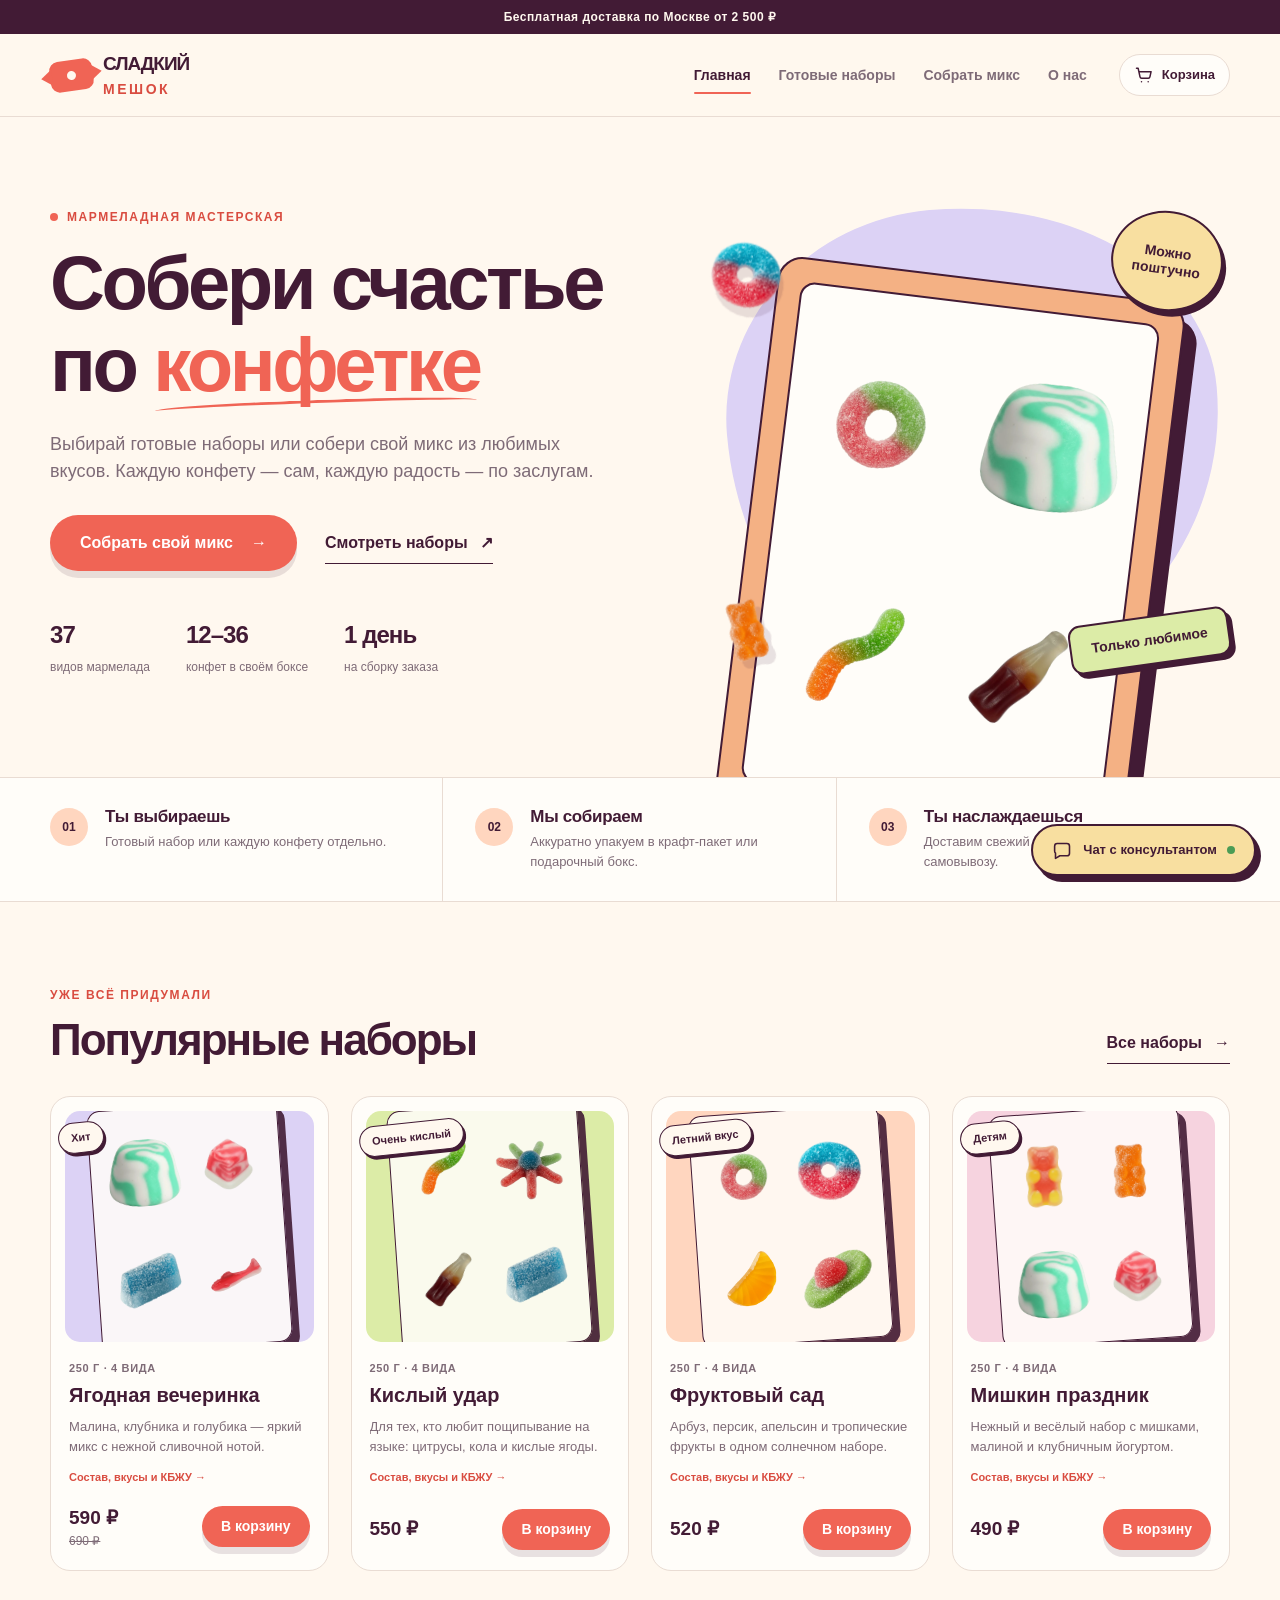
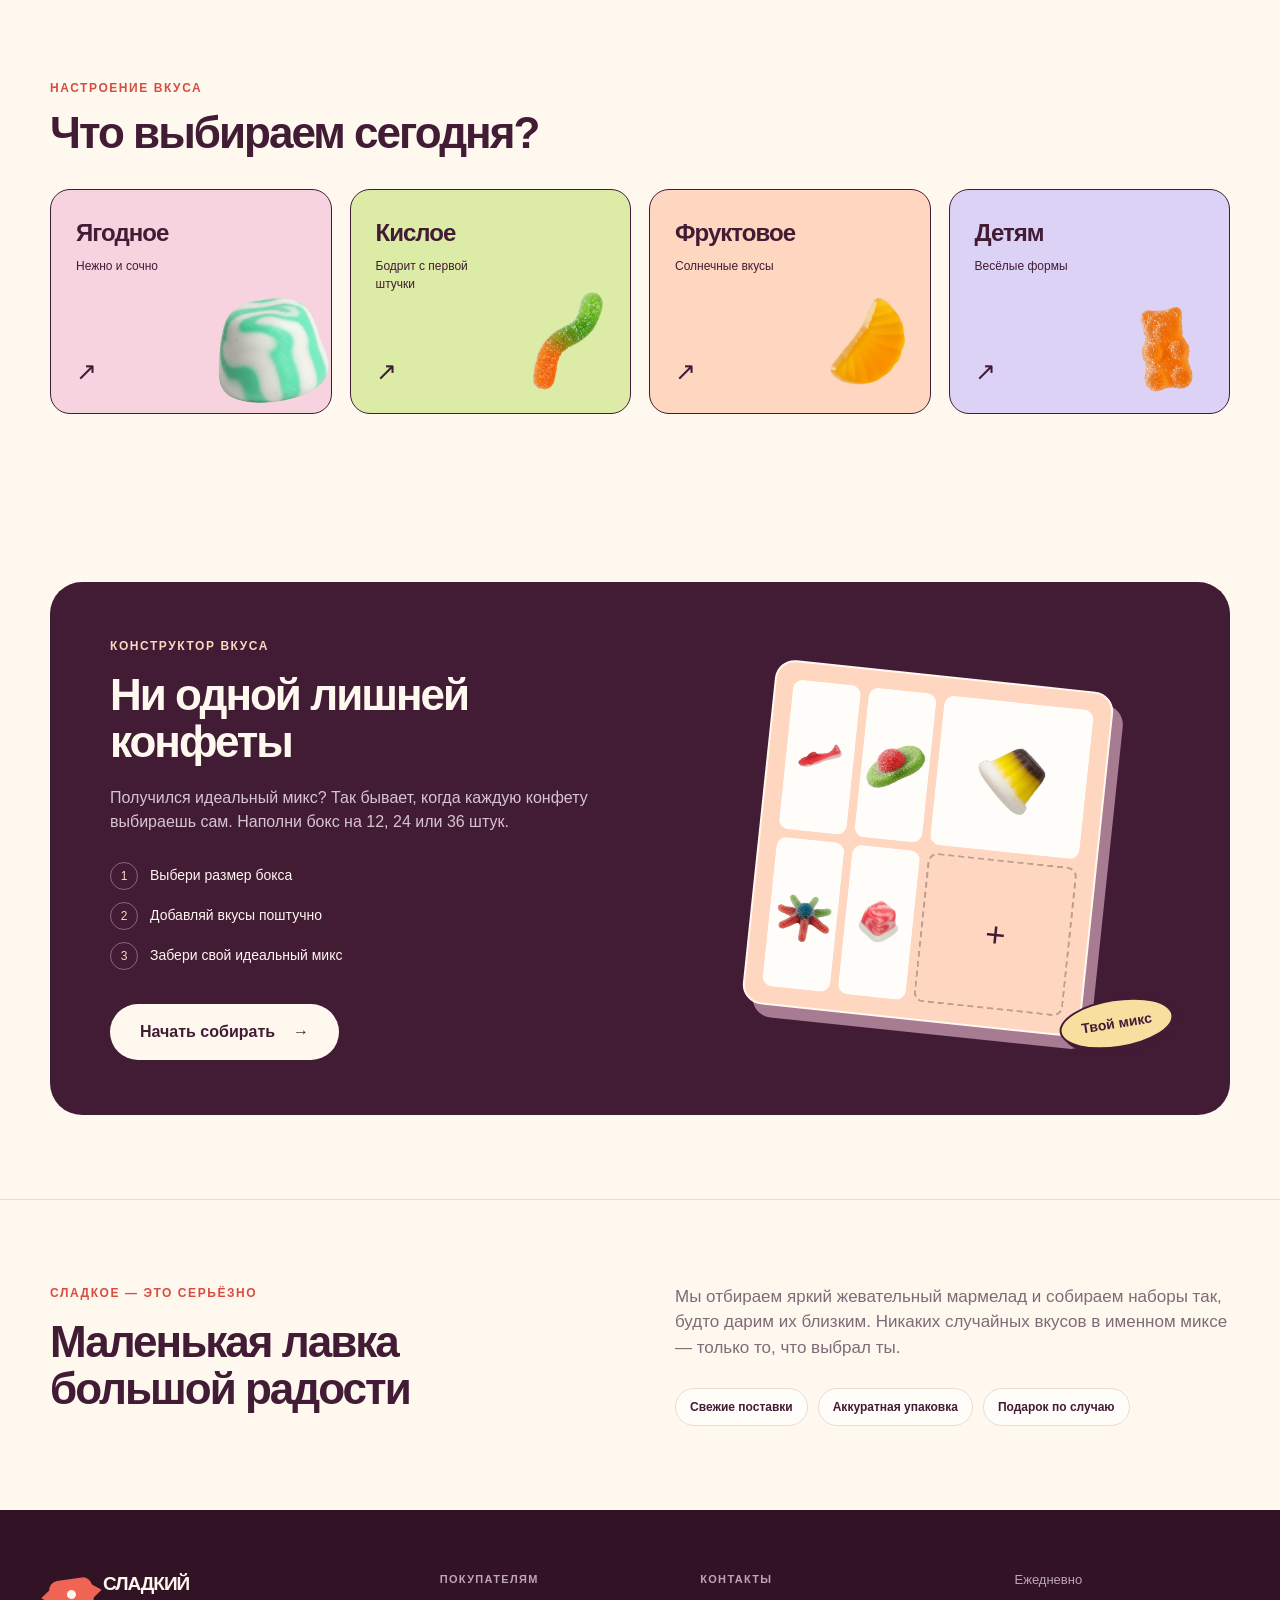
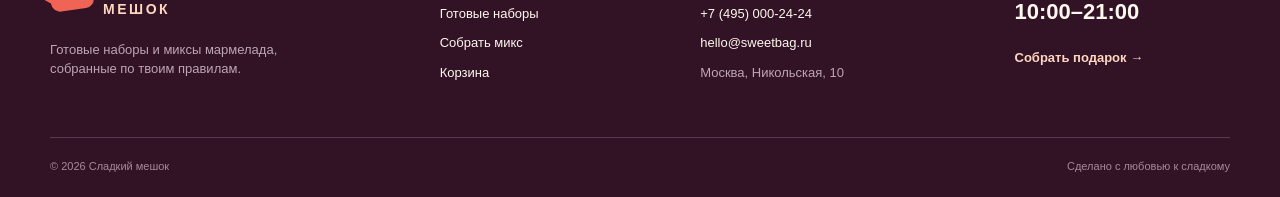
==== index.html @ e66ad526 "промежуточный результат" ====
<!DOCTYPE html>
<html lang="ru">
<head>
  <meta charset="UTF-8">
  <meta name="viewport" content="width=device-width, initial-scale=1.0">
  <meta name="description" content="Сладкий мешок — готовые наборы мармелада и конструктор собственного микса поштучно.">
  <meta name="theme-color" content="#fff8ef">
  <title>Сладкий мешок — мармелад и конфеты на любой вкус</title>
  <link rel="icon" href="assets/images/favicon.svg" type="image/svg+xml">
  <style>
:root {
  --cream: #fff8ef;
  --paper: #fffdf9;
  --ink: #421b35;
  --muted: #7e6b77;
  --accent: #f06455;
  --accent-dark: #d94c40;
  --peach: #ffd6bf;
  --pink: #f6d3df;
  --lilac: #dcd2f5;
  --lime: #dceca7;
  --yellow: #f8dfa0;
  --blue: #cfe5ec;
  --orange: #ffc995;
  --line: #e9dcd3;
  --white: #ffffff;
  --radius-s: 12px;
  --radius-m: 20px;
  --radius-l: 32px;
  --shadow: 0 18px 45px rgba(66, 27, 53, 0.09);
}

* {
  box-sizing: border-box;
}

html {
  scroll-behavior: smooth;
}

body {
  margin: 0;
  background: var(--cream);
  color: var(--ink);
  font-family: "Trebuchet MS", Arial, sans-serif;
  font-size: 16px;
  line-height: 1.5;
}

body.menu-open {
  overflow: hidden;
}

button,
input,
select,
textarea {
  font: inherit;
}

button,
a {
  -webkit-tap-highlight-color: transparent;
}

button {
  color: inherit;
}

a {
  color: inherit;
}

img {
  display: block;
  max-width: 100%;
}

[hidden] {
  display: none !important;
}

h1,
h2,
h3,
p {
  margin-top: 0;
}

h1,
h2,
h3 {
  line-height: 1.08;
}

h1,
h2 {
  letter-spacing: -0.045em;
}

h2 {
  margin-bottom: 0;
  font-size: clamp(30px, 4vw, 44px);
}

a:focus-visible,
button:focus-visible,
input:focus-visible,
select:focus-visible,
textarea:focus-visible {
  outline: 3px solid var(--ink);
  outline-offset: 3px;
}

.sr-only {
  position: absolute;
  width: 1px;
  height: 1px;
  padding: 0;
  margin: -1px;
  overflow: hidden;
  clip: rect(0, 0, 0, 0);
  white-space: nowrap;
  border: 0;
}

.container {
  width: min(1180px, calc(100% - 48px));
  margin: 0 auto;
}

.section {
  padding: 84px 0;
}

.section--compact {
  padding-top: 24px;
}

.eyebrow {
  display: flex;
  align-items: center;
  gap: 9px;
  margin-bottom: 16px;
  color: var(--accent-dark);
  font-size: 12px;
  font-weight: 800;
  letter-spacing: 0.13em;
  text-transform: uppercase;
}

.eyebrow > span:empty {
  width: 8px;
  height: 8px;
  border-radius: 50%;
  background: var(--accent);
}

.eyebrow--light {
  color: var(--peach);
}

.button {
  display: inline-flex;
  min-height: 46px;
  align-items: center;
  justify-content: center;
  gap: 18px;
  padding: 12px 22px;
  border: 2px solid transparent;
  border-radius: 999px;
  text-decoration: none;
  font-weight: 800;
  line-height: 1.2;
  cursor: pointer;
  transition: transform 0.18s, background-color 0.18s, box-shadow 0.18s;
}

.button:hover {
  transform: translateY(-2px);
}

.button--primary {
  background: var(--accent);
  color: var(--white);
  box-shadow: 0 7px 0 rgba(66, 27, 53, 0.12);
}

.button--primary:hover {
  background: var(--accent-dark);
  box-shadow: 0 9px 0 rgba(66, 27, 53, 0.12);
}

.button--large {
  min-height: 56px;
  padding: 16px 28px;
}

.button--small {
  min-height: 40px;
  padding: 10px 17px;
  font-size: 14px;
}

.button--outline {
  border-color: var(--ink);
  background: transparent;
  color: var(--ink);
}

.button--outline:hover {
  background: var(--ink);
  color: var(--white);
}

.button--cream {
  background: var(--cream);
  color: var(--ink);
}

.button--dark {
  background: var(--ink);
  color: var(--white);
}

.button:disabled {
  background: #d9cec8;
  box-shadow: none;
  color: #8d7d84;
  cursor: not-allowed;
  transform: none;
}

.text-link {
  display: inline-flex;
  align-items: center;
  gap: 12px;
  padding: 8px 0;
  border-bottom: 1px solid currentColor;
  text-decoration: none;
  font-weight: 800;
}

.text-link:hover {
  color: var(--accent-dark);
}

.plain-button {
  padding: 4px 0;
  border: 0;
  border-bottom: 1px dashed currentColor;
  background: transparent;
  color: var(--muted);
  font-size: 13px;
  cursor: pointer;
}

.plain-button:hover {
  color: var(--accent-dark);
}

.announcement {
  padding: 8px 20px;
  background: var(--ink);
  color: var(--cream);
  font-size: 12px;
  font-weight: 700;
  letter-spacing: 0.04em;
  text-align: center;
}

.site-header {
  position: relative;
  z-index: 20;
  border-bottom: 1px solid var(--line);
  background: rgba(255, 248, 239, 0.95);
}

.site-header__row {
  display: flex;
  min-height: 82px;
  align-items: center;
  gap: 32px;
}

.logo {
  display: inline-flex;
  flex-shrink: 0;
  align-items: center;
  gap: 10px;
  text-decoration: none;
}

.logo__mark {
  position: relative;
  display: inline-flex;
  width: 43px;
  height: 31px;
  align-items: center;
  justify-content: center;
  border-radius: 9px;
  background: var(--accent);
  transform: rotate(-8deg);
}

.logo__mark::before,
.logo__mark::after {
  content: "";
  position: absolute;
  top: 7px;
  width: 0;
  height: 0;
  border-top: 8px solid transparent;
  border-bottom: 8px solid transparent;
}

.logo__mark::before {
  left: -9px;
  border-right: 11px solid var(--accent);
}

.logo__mark::after {
  right: -9px;
  border-left: 11px solid var(--accent);
}

.logo__mark i {
  width: 9px;
  height: 9px;
  border-radius: 50%;
  background: var(--cream);
}

.logo__text {
  font-size: 19px;
  font-weight: 900;
  letter-spacing: -0.055em;
  text-transform: uppercase;
}

.logo__text > span {
  display: block;
  color: var(--accent-dark);
  font-size: 14px;
  letter-spacing: 0.18em;
}

.site-nav {
  display: flex;
  align-items: center;
  gap: 28px;
  margin-left: auto;
}

.site-nav__link {
  position: relative;
  padding: 28px 0;
  color: var(--muted);
  text-decoration: none;
  font-size: 14px;
  font-weight: 700;
}

.site-nav__link::after {
  content: "";
  position: absolute;
  right: 0;
  bottom: 20px;
  left: 0;
  height: 2px;
  border-radius: 2px;
  background: transparent;
}

.site-nav__link:hover,
.site-nav__link--active {
  color: var(--ink);
}

.site-nav__link--active::after {
  background: var(--accent);
}

.cart-link {
  position: relative;
  display: inline-flex;
  align-items: center;
  gap: 8px;
  padding: 10px 14px;
  border: 1px solid var(--line);
  border-radius: 999px;
  background: var(--paper);
  text-decoration: none;
  font-size: 13px;
  font-weight: 800;
}

.cart-link:hover,
.cart-link--active {
  border-color: var(--accent);
}

.cart-link svg {
  width: 20px;
  height: 20px;
  fill: none;
  stroke: currentColor;
  stroke-linecap: round;
  stroke-linejoin: round;
  stroke-width: 1.8;
}

.cart-count {
  display: inline-flex;
  min-width: 21px;
  height: 21px;
  align-items: center;
  justify-content: center;
  padding: 0 5px;
  border-radius: 999px;
  background: var(--accent);
  color: var(--white);
  font-size: 11px;
}

.menu-toggle {
  display: none;
  width: 42px;
  height: 42px;
  flex-direction: column;
  align-items: center;
  justify-content: center;
  gap: 5px;
  margin-left: auto;
  padding: 0;
  border: 1px solid var(--line);
  border-radius: 50%;
  background: var(--paper);
  cursor: pointer;
}

.menu-toggle > span:not(.sr-only) {
  width: 17px;
  height: 2px;
  border-radius: 2px;
  background: var(--ink);
}

.hero {
  overflow: hidden;
  padding: 70px 0 80px;
}

.hero__grid {
  display: grid;
  grid-template-columns: 1.05fr 0.95fr;
  align-items: center;
  gap: 40px;
}

.hero h1 {
  max-width: 690px;
  margin-bottom: 25px;
  font-size: clamp(48px, 6vw, 76px);
}

.hero h1 em {
  position: relative;
  color: var(--accent);
  font-style: normal;
}

.hero h1 em::after {
  content: "";
  position: absolute;
  right: 2px;
  bottom: -4px;
  left: 2px;
  height: 8px;
  border: solid var(--accent);
  border-width: 3px 0 0;
  border-radius: 50%;
  transform: rotate(-2deg);
}

.hero__text {
  max-width: 560px;
  margin-bottom: 30px;
  color: var(--muted);
  font-size: 18px;
}

.hero__actions {
  display: flex;
  align-items: center;
  gap: 28px;
}

.hero__facts {
  display: flex;
  gap: 36px;
  margin: 46px 0 0;
  padding: 0;
  list-style: none;
}

.hero__facts li {
  max-width: 125px;
}

.hero__facts strong,
.hero__facts span {
  display: block;
}

.hero__facts strong {
  margin-bottom: 5px;
  font-size: 24px;
  letter-spacing: -0.04em;
}

.hero__facts span {
  color: var(--muted);
  font-size: 12px;
}

.hero-visual {
  position: relative;
  min-height: 510px;
}

.hero-visual__shape {
  position: absolute;
  inset: 20px 10px 10px 40px;
  border-radius: 45% 55% 58% 42% / 43% 42% 58% 57%;
  background: var(--lilac);
  transform: rotate(-5deg);
}

.hero-box {
  position: absolute;
  top: 90px;
  left: 55px;
  width: min(410px, 80%);
  padding: 22px 22px 45px;
  border: 2px solid var(--ink);
  border-radius: 25px;
  background: #f4b184;
  box-shadow: 14px 16px 0 var(--ink);
  transform: rotate(7deg);
}

.hero-box__grid {
  display: grid;
  grid-template-columns: repeat(2, 1fr);
  gap: 10px;
  padding: 15px;
  border: 2px solid var(--ink);
  border-radius: 15px;
  background: var(--paper);
}

.hero-box__grid img {
  width: 100%;
  aspect-ratio: 1;
  object-fit: contain;
}

.hero-box__label {
  position: absolute;
  right: 0;
  bottom: 13px;
  left: 0;
  font-size: 12px;
  font-weight: 900;
  letter-spacing: 0.12em;
  text-align: center;
  text-transform: uppercase;
}

.sticker {
  display: inline-flex;
  align-items: center;
  justify-content: center;
  padding: 14px 20px;
  border: 2px solid var(--ink);
  border-radius: 50%;
  background: var(--yellow);
  box-shadow: 4px 5px 0 var(--ink);
  font-size: 14px;
  font-weight: 900;
  line-height: 1.2;
  text-align: center;
  transform: rotate(8deg);
}

.sticker--top {
  position: absolute;
  top: 24px;
  right: 7px;
  z-index: 3;
  width: 112px;
  height: 100px;
}

.sticker--bottom {
  position: absolute;
  right: 0;
  bottom: 32px;
  z-index: 3;
  border-radius: 12px;
  background: var(--lime);
  transform: rotate(-8deg);
}

.hero-visual__floating {
  position: absolute;
  z-index: 2;
  width: 115px;
  height: 115px;
  object-fit: contain;
  filter: drop-shadow(5px 9px 0 rgba(66, 27, 53, 0.12));
}

.hero-visual__floating--one {
  bottom: 10px;
  left: 0;
  transform: rotate(-16deg);
}

.hero-visual__floating--two {
  top: 30px;
  left: 0;
  transform: rotate(12deg);
}

.benefits {
  border-top: 1px solid var(--line);
  border-bottom: 1px solid var(--line);
  background: var(--paper);
}

.benefits__grid {
  display: grid;
  grid-template-columns: repeat(3, 1fr);
}

.benefit {
  display: flex;
  gap: 17px;
  padding: 30px 32px;
  border-right: 1px solid var(--line);
}

.benefit:first-child {
  padding-left: 0;
}

.benefit:last-child {
  padding-right: 0;
  border-right: 0;
}

.benefit__number {
  display: inline-flex;
  flex: 0 0 38px;
  height: 38px;
  align-items: center;
  justify-content: center;
  border-radius: 50%;
  background: var(--peach);
  font-size: 12px;
  font-weight: 900;
}

.benefit h2 {
  margin-bottom: 6px;
  font-size: 17px;
  letter-spacing: -0.02em;
}

.benefit p {
  margin: 0;
  color: var(--muted);
  font-size: 13px;
}

.section-heading {
  display: flex;
  align-items: end;
  justify-content: space-between;
  gap: 24px;
  margin-bottom: 32px;
}

.section-heading .eyebrow {
  margin-bottom: 12px;
}

.product-grid {
  display: grid;
  grid-template-columns: repeat(4, minmax(0, 1fr));
  gap: 22px;
}

.product-card {
  position: relative;
  display: flex;
  min-width: 0;
  flex-direction: column;
  overflow: hidden;
  border: 1px solid var(--line);
  border-radius: var(--radius-m);
  background: var(--paper);
  transition: transform 0.2s, box-shadow 0.2s;
}

.product-card:hover {
  box-shadow: var(--shadow);
  transform: translateY(-5px);
}

.product-card__media {
  position: relative;
  display: block;
  padding: 14px;
}

.set-art {
  position: relative;
  display: flex;
  aspect-ratio: 1 / 0.93;
  align-items: center;
  justify-content: center;
  overflow: hidden;
  border-radius: 15px;
}

.set-art--lilac { background: var(--lilac); }
.set-art--lime { background: var(--lime); }
.set-art--peach { background: var(--peach); }
.set-art--pink { background: var(--pink); }
.set-art--yellow { background: var(--yellow); }
.set-art--blue { background: var(--blue); }
.set-art--cream { background: #f3e6ce; }
.set-art--orange { background: var(--orange); }

.set-art__tray {
  position: relative;
  display: grid;
  width: 77%;
  aspect-ratio: 1;
  grid-template-columns: repeat(2, 1fr);
  gap: 3px;
  padding: 10px;
  border: 1.5px solid var(--ink);
  border-radius: 13px;
  background: rgba(255, 253, 249, 0.85);
  box-shadow: 7px 8px 0 rgba(66, 27, 53, 0.9);
  transform: rotate(-4deg);
  transition: transform 0.25s;
}

.product-card:hover .set-art__tray {
  transform: rotate(0) scale(1.03);
}

.set-art__candy {
  width: 100%;
  height: 100%;
  object-fit: contain;
}

.product-card__badge {
  position: absolute;
  top: 25px;
  left: 7px;
  z-index: 2;
  padding: 6px 12px;
  border: 1px solid var(--ink);
  border-radius: 999px;
  background: var(--cream);
  box-shadow: 2px 3px 0 var(--ink);
  font-size: 11px;
  font-weight: 900;
  transform: rotate(-6deg);
}

.product-card__body {
  display: flex;
  flex: 1;
  flex-direction: column;
  padding: 4px 18px 20px;
}

.product-card__meta {
  margin-bottom: 9px;
  color: var(--muted);
  font-size: 11px;
  font-weight: 700;
  letter-spacing: 0.06em;
  text-transform: uppercase;
}

.product-card__title {
  margin-bottom: 10px;
  font-size: 20px;
}

.product-card__title a {
  text-decoration: none;
}

.product-card__title a:hover {
  color: var(--accent-dark);
}

.product-card__description {
  display: -webkit-box;
  overflow: hidden;
  margin-bottom: 18px;
  color: var(--muted);
  font-size: 13px;
  -webkit-box-orient: vertical;
  -webkit-line-clamp: 3;
}

.product-card__bottom {
  display: flex;
  align-items: center;
  justify-content: space-between;
  gap: 10px;
  margin-top: auto;
}

.product-card__price-wrap {
  display: flex;
  flex-direction: column;
}

.product-card__price {
  font-size: 19px;
  white-space: nowrap;
}

.product-card__old-price {
  color: var(--muted);
  font-size: 12px;
}

.taste-grid {
  display: grid;
  grid-template-columns: repeat(4, 1fr);
  gap: 18px;
}

.taste-card {
  position: relative;
  min-height: 225px;
  overflow: hidden;
  padding: 25px;
  border: 1px solid var(--ink);
  border-radius: var(--radius-m);
  text-decoration: none;
  transition: transform 0.2s, box-shadow 0.2s;
}

.taste-card:hover {
  box-shadow: 6px 7px 0 var(--ink);
  transform: translate(-3px, -3px);
}

.taste-card--pink { background: var(--pink); }
.taste-card--lime { background: var(--lime); }
.taste-card--peach { background: var(--peach); }
.taste-card--lilac { background: var(--lilac); }

.taste-card__name,
.taste-card__note {
  position: relative;
  z-index: 2;
  display: block;
}

.taste-card__name {
  margin-bottom: 6px;
  font-size: 24px;
  font-weight: 900;
  letter-spacing: -0.04em;
}

.taste-card__note {
  max-width: 120px;
  font-size: 12px;
}

.taste-card img {
  position: absolute;
  right: -9px;
  bottom: -15px;
  width: 145px;
  height: 160px;
  object-fit: contain;
  transform: rotate(-8deg);
  transition: transform 0.2s;
}

.taste-card:hover img {
  transform: rotate(2deg) scale(1.08);
}

.taste-card__arrow {
  position: absolute;
  bottom: 22px;
  left: 25px;
  font-size: 25px;
}

.mix-promo {
  display: grid;
  grid-template-columns: 1.05fr 0.95fr;
  gap: 40px;
  overflow: hidden;
  padding: 55px 60px;
  border-radius: var(--radius-l);
  background: var(--ink);
  color: var(--cream);
}

.mix-promo h2 {
  max-width: 470px;
  margin-bottom: 20px;
}

.mix-promo__content > p:not(.eyebrow) {
  max-width: 520px;
  color: #d6c5d0;
}

.mix-promo__steps {
  display: grid;
  gap: 12px;
  margin: 28px 0 34px;
  padding: 0;
  list-style: none;
}

.mix-promo__steps li {
  display: flex;
  align-items: center;
  gap: 12px;
  font-size: 14px;
}

.mix-promo__steps span {
  display: inline-flex;
  width: 28px;
  height: 28px;
  align-items: center;
  justify-content: center;
  border: 1px solid #87677c;
  border-radius: 50%;
  color: var(--peach);
  font-size: 12px;
}

.mix-promo__visual {
  position: relative;
  display: flex;
  align-items: center;
  justify-content: center;
}

.mini-box {
  display: grid;
  width: 340px;
  max-width: 100%;
  grid-template-columns: repeat(3, 1fr);
  gap: 8px;
  padding: 17px;
  border: 2px solid var(--cream);
  border-radius: 20px;
  background: var(--peach);
  box-shadow: 11px 12px 0 #a77b91;
  transform: rotate(6deg);
}

.mini-box img,
.mini-box__empty {
  width: 100%;
  aspect-ratio: 1;
  border-radius: 10px;
  background: var(--paper);
  object-fit: contain;
}

.mini-box__empty {
  display: flex;
  align-items: center;
  justify-content: center;
  border: 2px dashed #bc9f90;
  background: transparent;
  color: var(--ink);
  font-size: 35px;
}

.sticker--mix {
  position: absolute;
  right: -4px;
  bottom: 12px;
  color: var(--ink);
  transform: rotate(-9deg);
}

.about {
  border-top: 1px solid var(--line);
}

.about__grid {
  display: grid;
  grid-template-columns: 1fr 1fr;
  gap: 70px;
}

.about__content > p {
  color: var(--muted);
  font-size: 17px;
}

.about__tags {
  display: flex;
  flex-wrap: wrap;
  gap: 10px;
  margin-top: 28px;
}

.about__tags span {
  padding: 9px 14px;
  border: 1px solid var(--line);
  border-radius: 999px;
  background: var(--paper);
  font-size: 12px;
  font-weight: 700;
}

.site-footer {
  padding: 60px 0 22px;
  background: #321225;
  color: var(--cream);
}

.site-footer__grid {
  display: grid;
  grid-template-columns: 1.6fr 1fr 1.25fr 1fr;
  gap: 45px;
}

.logo--footer {
  margin-bottom: 20px;
}

.logo--footer .logo__text > span {
  color: var(--peach);
}

.site-footer__text {
  max-width: 290px;
  color: #bca6b5;
  font-size: 13px;
}

.site-footer__grid h2 {
  margin: 4px 0 18px;
  color: #bca6b5;
  font-size: 11px;
  letter-spacing: 0.12em;
  text-transform: uppercase;
}

.site-footer__grid > div > a:not(.logo) {
  display: block;
  margin-bottom: 10px;
  text-decoration: none;
  font-size: 13px;
}

.site-footer__grid > div > a:hover {
  color: var(--peach);
}

.site-footer__grid > div > span {
  display: block;
  color: #bca6b5;
  font-size: 13px;
}

.site-footer__note strong {
  display: block;
  margin: 5px 0 20px;
  font-size: 22px;
}

.site-footer__note a {
  color: var(--peach) !important;
  font-weight: 800;
}

.site-footer__bottom {
  display: flex;
  justify-content: space-between;
  gap: 20px;
  margin-top: 45px;
  padding-top: 20px;
  border-top: 1px solid #5c3b50;
  color: #a58b9a;
  font-size: 11px;
}

.toast {
  position: fixed;
  bottom: 24px;
  left: 50%;
  z-index: 100;
  width: max-content;
  max-width: calc(100% - 32px);
  padding: 14px 22px;
  border: 1px solid var(--cream);
  border-radius: 999px;
  background: var(--ink);
  box-shadow: var(--shadow);
  color: var(--cream);
  font-size: 14px;
  text-align: center;
  transform: translateX(-50%);
}

.page-hero {
  padding: 65px 0;
  border-bottom: 1px solid var(--line);
}

.page-hero--catalog {
  background: var(--peach);
}

.page-hero__inner {
  display: flex;
  align-items: center;
  justify-content: space-between;
  gap: 40px;
}

.page-hero h1,
.mix-head h1,
.cart-head h1 {
  margin-bottom: 17px;
  font-size: clamp(44px, 6vw, 66px);
}

.page-hero p:not(.eyebrow),
.mix-head p:not(.eyebrow) {
  max-width: 620px;
  margin-bottom: 0;
  color: #684c5d;
  font-size: 17px;
}

.page-hero__inner > img {
  width: 190px;
  height: 160px;
  object-fit: contain;
  transform: rotate(9deg);
}

.catalog-toolbar {
  display: flex;
  align-items: center;
  justify-content: space-between;
  gap: 25px;
  margin-bottom: 16px;
}

.filter-chips {
  display: flex;
  flex-wrap: wrap;
  gap: 8px;
}

.filter-chip {
  padding: 10px 16px;
  border: 1px solid var(--line);
  border-radius: 999px;
  background: var(--paper);
  color: var(--muted);
  font-size: 13px;
  font-weight: 700;
  cursor: pointer;
}

.filter-chip:hover,
.filter-chip--active {
  border-color: var(--ink);
  background: var(--ink);
  color: var(--cream);
}

.sort-field {
  display: flex;
  flex-shrink: 0;
  align-items: center;
  gap: 10px;
  color: var(--muted);
  font-size: 12px;
}

.sort-field select {
  padding: 10px 34px 10px 12px;
  border: 1px solid var(--line);
  border-radius: 10px;
  background: var(--paper);
  color: var(--ink);
  cursor: pointer;
}

.catalog-count {
  margin-bottom: 25px;
  color: var(--muted);
  font-size: 12px;
}

.catalog-empty {
  padding: 60px 20px;
  text-align: center;
}

.catalog-empty h2 {
  margin-bottom: 12px;
}

.catalog-empty p {
  color: var(--muted);
}

.small-promo {
  display: flex;
  align-items: center;
  justify-content: space-between;
  gap: 35px;
  padding: 38px 45px;
  border: 1px solid var(--ink);
  border-radius: var(--radius-m);
  background: var(--yellow);
  box-shadow: 7px 8px 0 var(--ink);
}

.small-promo h2 {
  margin-bottom: 10px;
  font-size: 32px;
}

.small-promo p:not(.eyebrow) {
  margin-bottom: 0;
}

.breadcrumbs {
  display: flex;
  flex-wrap: wrap;
  gap: 9px;
  padding-top: 26px;
  color: var(--muted);
  font-size: 12px;
}

.breadcrumbs a {
  text-decoration: none;
}

.breadcrumbs a:hover {
  color: var(--accent-dark);
}

.product-section {
  padding-top: 38px;
}

.product-detail {
  display: grid;
  grid-template-columns: 1fr 1fr;
  align-items: start;
  gap: 60px;
}

.product-detail__media {
  position: sticky;
  top: 25px;
}

.product-detail__media .set-art {
  aspect-ratio: 1;
  border: 1px solid var(--line);
  border-radius: var(--radius-l);
}

.product-detail__media .set-art__tray {
  width: 72%;
  border-width: 2px;
  border-radius: 20px;
  box-shadow: 12px 14px 0 var(--ink);
}

.product-detail__badge {
  display: inline-block;
  margin-bottom: 20px;
  padding: 7px 13px;
  border: 1px solid var(--ink);
  border-radius: 999px;
  background: var(--yellow);
  font-size: 11px;
  font-weight: 900;
  transform: rotate(-3deg);
}

.product-detail h1 {
  margin-bottom: 18px;
  font-size: clamp(40px, 5vw, 58px);
}

.product-detail__description {
  margin-bottom: 25px;
  color: var(--muted);
  font-size: 17px;
}

.composition {
  margin-bottom: 28px;
  padding: 20px 0;
  border-top: 1px solid var(--line);
  border-bottom: 1px solid var(--line);
}

.composition h2,
.size-picker legend {
  margin-bottom: 14px;
  font-size: 13px;
  letter-spacing: 0;
}

.composition__list {
  display: grid;
  grid-template-columns: repeat(2, 1fr);
  gap: 12px;
}

.composition__item {
  display: flex;
  align-items: center;
  gap: 9px;
  font-size: 12px;
  font-weight: 700;
}

.composition__item img {
  width: 42px;
  height: 42px;
  flex-shrink: 0;
  object-fit: contain;
}

.size-picker {
  margin: 0 0 28px;
  padding: 0;
  border: 0;
}

.size-picker__options {
  display: grid;
  grid-template-columns: repeat(3, 1fr);
  gap: 9px;
}

.size-option {
  position: relative;
  cursor: pointer;
}

.size-option input {
  position: absolute;
  opacity: 0;
}

.size-option span {
  display: flex;
  min-height: 65px;
  flex-direction: column;
  align-items: center;
  justify-content: center;
  border: 1px solid var(--line);
  border-radius: var(--radius-s);
  background: var(--paper);
  font-size: 13px;
  font-weight: 800;
}

.size-option small {
  color: var(--muted);
  font-size: 10px;
  font-weight: 400;
}

.size-option input:checked + span {
  border: 2px solid var(--ink);
  background: var(--lilac);
}

.size-option input:focus-visible + span {
  outline: 3px solid var(--ink);
  outline-offset: 3px;
}

.product-detail__buy {
  display: flex;
  align-items: center;
  gap: 22px;
}

.product-detail__price {
  flex-shrink: 0;
  font-size: 30px;
  letter-spacing: -0.04em;
}

.quantity {
  display: inline-grid;
  grid-template-columns: 34px 38px 34px;
  align-items: center;
  overflow: hidden;
  border: 1px solid var(--line);
  border-radius: 999px;
  background: var(--paper);
}

.quantity button {
  height: 36px;
  padding: 0;
  border: 0;
  background: transparent;
  cursor: pointer;
  font-size: 20px;
}

.quantity button:hover {
  background: var(--peach);
}

.quantity span,
.quantity b {
  text-align: center;
  font-size: 13px;
}

.mix-head {
  padding: 58px 0 45px;
  background: var(--lilac);
}

.mix-head__inner {
  display: flex;
  align-items: center;
  justify-content: space-between;
  gap: 30px;
}

.mix-head .sticker {
  flex-shrink: 0;
  width: 150px;
  height: 125px;
  background: var(--yellow);
}

.mix-section {
  padding-top: 45px;
}

.mix-layout {
  display: grid;
  grid-template-columns: minmax(0, 1fr) 355px;
  align-items: start;
  gap: 34px;
}

.mix-tools {
  display: flex;
  align-items: start;
  justify-content: space-between;
  gap: 20px;
  margin-bottom: 25px;
}

.mix-tools__actions {
  display: flex;
  flex-shrink: 0;
  gap: 14px;
  padding-top: 9px;
}

.candy-grid {
  display: grid;
  grid-template-columns: repeat(3, minmax(0, 1fr));
  gap: 16px;
}

.candy-card {
  overflow: hidden;
  border: 1px solid var(--line);
  border-radius: var(--radius-m);
  background: var(--paper);
  transition: border-color 0.2s, box-shadow 0.2s;
}

.candy-card--selected {
  border-color: var(--accent);
  box-shadow: 0 0 0 1px var(--accent);
}

.candy-card__image {
  position: relative;
  display: flex;
  aspect-ratio: 1.25;
  align-items: center;
  justify-content: center;
  background: #f4e9df;
}

.candy-card:nth-child(4n + 1) .candy-card__image { background: #f4e2e5; }
.candy-card:nth-child(4n + 2) .candy-card__image { background: #edf0d7; }
.candy-card:nth-child(4n + 3) .candy-card__image { background: #e8e0f2; }
.candy-card:nth-child(4n + 4) .candy-card__image { background: #f7e6cd; }

.candy-card__image img {
  width: 78%;
  height: 85%;
  object-fit: contain;
  transition: transform 0.2s;
}

.candy-card:hover .candy-card__image img {
  transform: rotate(4deg) scale(1.06);
}

.candy-card__count {
  position: absolute;
  top: 10px;
  right: 10px;
  display: inline-flex;
  min-width: 28px;
  height: 28px;
  align-items: center;
  justify-content: center;
  padding: 0 7px;
  border-radius: 999px;
  background: var(--accent);
  color: var(--white);
  font-size: 12px;
  font-weight: 900;
}

.candy-card__body {
  padding: 13px;
}

.candy-card__body h3 {
  min-height: 34px;
  margin-bottom: 5px;
  font-size: 15px;
}

.candy-card__flavor {
  margin-bottom: 13px;
  color: var(--muted);
  font-size: 11px;
}

.candy-card__bottom {
  display: flex;
  align-items: center;
  justify-content: space-between;
  gap: 8px;
}

.candy-card__price {
  font-size: 13px;
  white-space: nowrap;
}

.candy-card__price small {
  color: var(--muted);
  font-size: 9px;
  font-weight: 400;
}

.candy-card .quantity {
  grid-template-columns: 29px 25px 29px;
}

.candy-card .quantity button {
  height: 31px;
  font-size: 17px;
}

.mix-summary {
  position: sticky;
  top: 20px;
  padding: 25px;
  border: 1px solid var(--line);
  border-radius: var(--radius-m);
  background: var(--paper);
  box-shadow: var(--shadow);
}

.mix-summary__top .eyebrow {
  margin-bottom: 8px;
}

.mix-summary__top h2 {
  margin-bottom: 20px;
  font-size: 25px;
}

.capacity-picker {
  display: grid;
  grid-template-columns: repeat(3, 1fr);
  gap: 5px;
  padding: 4px;
  border-radius: 999px;
  background: #f1e7df;
}

.capacity-picker__button {
  padding: 8px 5px;
  border: 0;
  border-radius: 999px;
  background: transparent;
  font-size: 12px;
  font-weight: 800;
  cursor: pointer;
}

.capacity-picker__button--active {
  background: var(--ink);
  color: var(--cream);
}

.mix-progress {
  margin: 18px 0;
}

.mix-progress__line {
  height: 6px;
  overflow: hidden;
  border-radius: 999px;
  background: #eaded6;
}

.mix-progress__line span {
  display: block;
  width: 0;
  height: 100%;
  border-radius: inherit;
  background: var(--accent);
  transition: width 0.2s;
}

.mix-progress p {
  margin: 7px 0 0;
  color: var(--muted);
  font-size: 11px;
  text-align: right;
}

.mix-cells {
  display: grid;
  max-height: 265px;
  grid-template-columns: repeat(4, 1fr);
  gap: 6px;
  overflow-y: auto;
  padding: 3px;
}

.mix-cell {
  position: relative;
  display: flex;
  aspect-ratio: 1;
  align-items: center;
  justify-content: center;
  overflow: hidden;
  border: 1px dashed #cdbbb2;
  border-radius: 9px;
  background: var(--cream);
}

.mix-cell--filled {
  border-style: solid;
  border-color: var(--line);
  background: #f3e6df;
}

.mix-cell img {
  width: 95%;
  height: 95%;
  object-fit: contain;
}

.mix-cell span {
  color: #c1aca4;
  font-size: 17px;
}

.mix-summary__hint {
  min-height: 32px;
  margin: 12px 0 17px;
  color: var(--muted);
  font-size: 11px;
}

.mix-summary__hint--ready {
  color: #397046;
  font-weight: 800;
}

.package-picker {
  display: grid;
  gap: 8px;
  margin: 0 0 18px;
  padding: 17px 0;
  border: 0;
  border-top: 1px solid var(--line);
  border-bottom: 1px solid var(--line);
}

.package-picker legend {
  padding-top: 15px;
  font-size: 12px;
  font-weight: 800;
}

.package-picker label {
  display: flex;
  align-items: center;
  gap: 8px;
  font-size: 11px;
  cursor: pointer;
}

.package-picker input {
  accent-color: var(--accent);
}

.package-picker b {
  margin-left: auto;
}

.mix-summary__numbers {
  display: grid;
  gap: 9px;
  margin-bottom: 18px;
}

.mix-summary__numbers > span {
  display: flex;
  align-items: center;
  justify-content: space-between;
  color: var(--muted);
  font-size: 12px;
}

.mix-summary__numbers strong {
  color: var(--ink);
  font-size: 24px;
}

.mix-summary__add {
  width: 100%;
}

.mix-summary__note {
  margin: 13px 0 0;
  color: var(--muted);
  font-size: 10px;
  text-align: center;
}

.cart-head {
  padding: 55px 0 25px;
}

.cart-head h1 {
  margin-bottom: 0;
}

.cart-section {
  padding-top: 30px;
}

.cart-layout {
  display: grid;
  grid-template-columns: minmax(0, 1fr) 340px;
  align-items: start;
  gap: 35px;
}

.cart-items {
  display: grid;
  gap: 15px;
}

.cart-item {
  display: grid;
  grid-template-columns: 145px 1fr auto;
  align-items: center;
  gap: 20px;
  padding: 15px;
  border: 1px solid var(--line);
  border-radius: var(--radius-m);
  background: var(--paper);
}

.cart-item__art .set-art {
  aspect-ratio: 1;
}

.cart-item__art .set-art__tray {
  box-shadow: 4px 5px 0 var(--ink);
}

.cart-item__mix-art {
  display: grid;
  aspect-ratio: 1;
  grid-template-columns: repeat(2, 1fr);
  gap: 3px;
  padding: 10px;
  border-radius: 15px;
  background: var(--lilac);
}

.cart-item__mix-art img {
  width: 100%;
  height: 100%;
  object-fit: contain;
}

.cart-item__meta {
  margin-bottom: 7px;
  color: var(--muted);
  font-size: 11px;
}

.cart-item h2 {
  margin-bottom: 9px;
  font-size: 21px;
  letter-spacing: -0.03em;
}

.cart-item__composition {
  margin-bottom: 13px;
  color: var(--muted);
  font-size: 11px;
}

.cart-item__controls {
  display: flex;
  align-items: center;
  gap: 15px;
}

.cart-item__remove {
  padding: 0;
  border: 0;
  background: transparent;
  color: var(--muted);
  font-size: 11px;
  text-decoration: underline;
  cursor: pointer;
}

.cart-item__remove:hover {
  color: var(--accent-dark);
}

.cart-item__price {
  font-size: 19px;
  white-space: nowrap;
}

.cart-clear {
  margin-top: 18px;
}

.order-summary {
  padding: 25px;
  border-radius: var(--radius-m);
  background: var(--ink);
  color: var(--cream);
}

.order-summary h2 {
  margin-bottom: 25px;
  font-size: 25px;
}

.order-summary__row,
.order-summary__total {
  display: flex;
  align-items: center;
  justify-content: space-between;
  gap: 15px;
  margin-bottom: 13px;
  color: #cdb8c5;
  font-size: 13px;
}

.order-summary__total {
  margin: 20px 0 8px;
  padding-top: 18px;
  border-top: 1px solid #68495b;
  color: var(--cream);
  font-size: 16px;
}

.order-summary__total strong {
  font-size: 27px;
}

.order-summary__delivery-hint {
  margin-bottom: 20px;
  color: var(--peach);
  font-size: 10px;
}

.promo-form {
  margin-top: 22px;
  padding-top: 20px;
  border-top: 1px solid #68495b;
}

.promo-form label {
  display: block;
  margin-bottom: 8px;
  font-size: 12px;
  font-weight: 800;
}

.promo-form > div {
  display: flex;
  gap: 7px;
}

.promo-form input {
  width: 100%;
  min-width: 0;
  padding: 10px 12px;
  border: 1px solid #76596b;
  border-radius: 999px;
  background: #4d2a3e;
  color: var(--cream);
  font-size: 12px;
  text-transform: uppercase;
}

.promo-form .button {
  flex-shrink: 0;
  background: var(--cream);
  color: var(--ink);
  font-size: 11px;
}

.promo-form p {
  min-height: 16px;
  margin: 7px 0 0;
  color: var(--peach);
  font-size: 10px;
}

.checkout {
  max-width: 760px;
  margin: 70px auto 0;
  padding-top: 55px;
  border-top: 1px solid var(--line);
}

.checkout .section-heading {
  margin-bottom: 28px;
}

.checkout__grid {
  display: grid;
  grid-template-columns: repeat(2, 1fr);
  gap: 18px;
}

.field {
  display: block;
  margin-bottom: 19px;
}

.field > span,
.delivery-picker legend {
  display: block;
  margin-bottom: 8px;
  font-size: 12px;
  font-weight: 800;
}

.field input,
.field textarea {
  width: 100%;
  padding: 14px 16px;
  border: 1px solid var(--line);
  border-radius: var(--radius-s);
  background: var(--paper);
  color: var(--ink);
}

.field textarea {
  resize: vertical;
}

.field input[aria-invalid="true"],
.field textarea[aria-invalid="true"] {
  border-color: var(--accent);
  background: #fff0ed;
}

.delivery-picker {
  display: grid;
  grid-template-columns: repeat(2, 1fr);
  gap: 12px;
  margin: 5px 0 20px;
  padding: 0;
  border: 0;
}

.delivery-picker legend {
  grid-column: 1 / -1;
}

.delivery-picker label {
  position: relative;
  cursor: pointer;
}

.delivery-picker input {
  position: absolute;
  top: 18px;
  left: 15px;
  accent-color: var(--accent);
}

.delivery-picker label > span {
  display: block;
  padding: 15px 15px 15px 42px;
  border: 1px solid var(--line);
  border-radius: var(--radius-s);
  background: var(--paper);
}

.delivery-picker label:has(input:checked) > span {
  border: 2px solid var(--ink);
  background: var(--lilac);
}

.delivery-picker b,
.delivery-picker small {
  display: block;
}

.delivery-picker b {
  margin-bottom: 4px;
  font-size: 13px;
}

.delivery-picker small {
  color: var(--muted);
  font-size: 10px;
}

.checkbox-field {
  display: flex;
  align-items: center;
  gap: 9px;
  margin: 5px 0 25px;
  color: var(--muted);
  font-size: 11px;
}

.checkbox-field input {
  width: 17px;
  height: 17px;
  accent-color: var(--accent);
}

.checkout__note {
  margin-top: 18px;
  color: var(--muted);
  font-size: 10px;
}

.cart-empty,
.order-success {
  max-width: 600px;
  margin: 20px auto;
  text-align: center;
}

.cart-empty__art {
  display: flex;
  width: 200px;
  height: 180px;
  align-items: center;
  justify-content: center;
  margin: 0 auto 20px;
  border-radius: 48% 52% 45% 55%;
  background: var(--lilac);
}

.cart-empty__art img {
  width: 150px;
  height: 150px;
  object-fit: contain;
}

.cart-empty h2,
.order-success h2 {
  margin-bottom: 15px;
}

.cart-empty > p,
.order-success > p:not(.eyebrow) {
  margin-bottom: 25px;
  color: var(--muted);
}

.cart-empty > div:last-child {
  display: flex;
  justify-content: center;
  gap: 12px;
}

.order-success {
  padding: 50px;
  border: 1px solid var(--line);
  border-radius: var(--radius-l);
  background: var(--paper);
}

.order-success__mark {
  display: inline-flex;
  width: 70px;
  height: 70px;
  align-items: center;
  justify-content: center;
  margin-bottom: 25px;
  border: 2px solid var(--ink);
  border-radius: 50%;
  background: var(--lime);
  box-shadow: 5px 6px 0 var(--ink);
  font-size: 30px;
  font-weight: 900;
}

.order-success .eyebrow {
  justify-content: center;
}

@media (max-width: 1080px) {
  .site-header__row {
    gap: 20px;
  }

  .site-nav {
    gap: 18px;
  }

  .site-nav__link {
    font-size: 12px;
  }

  .hero__grid {
    grid-template-columns: 1fr 0.85fr;
  }

  .hero-box {
    left: 25px;
  }

  .product-grid {
    grid-template-columns: repeat(3, minmax(0, 1fr));
  }

  .taste-grid {
    grid-template-columns: repeat(2, 1fr);
  }

  .mix-layout {
    grid-template-columns: minmax(0, 1fr) 320px;
    gap: 22px;
  }

  .candy-grid {
    grid-template-columns: repeat(2, minmax(0, 1fr));
  }

  .mix-tools {
    flex-direction: column;
  }

  .mix-tools__actions {
    padding-top: 0;
  }

  .site-footer__grid {
    grid-template-columns: 1.4fr repeat(3, 1fr);
    gap: 25px;
  }
}

@media (max-width: 860px) {
  .container {
    width: min(100% - 36px, 720px);
  }

  .section {
    padding: 60px 0;
  }

  .menu-toggle {
    display: flex;
  }

  .site-nav {
    position: absolute;
    top: 100%;
    right: 0;
    left: 0;
    display: none;
    flex-direction: column;
    gap: 0;
    padding: 20px 24px 28px;
    border-bottom: 1px solid var(--line);
    background: var(--cream);
    box-shadow: var(--shadow);
  }

  .site-nav--open {
    display: flex;
  }

  .site-nav__link {
    width: 100%;
    padding: 14px 0;
    font-size: 17px;
    text-align: center;
  }

  .site-nav__link::after {
    display: none;
  }

  .cart-link {
    margin-left: 0;
  }

  .hero {
    padding-top: 50px;
  }

  .hero__grid {
    grid-template-columns: 1fr;
  }

  .hero__content {
    max-width: 650px;
  }

  .hero-visual {
    width: min(540px, 100%);
    min-height: 500px;
    margin: 0 auto;
  }

  .hero-box {
    left: 65px;
  }

  .benefits__grid {
    grid-template-columns: 1fr;
    padding: 12px 0;
  }

  .benefit,
  .benefit:first-child,
  .benefit:last-child {
    padding: 18px 0;
    border-right: 0;
    border-bottom: 1px solid var(--line);
  }

  .benefit:last-child {
    border-bottom: 0;
  }

  .product-grid {
    grid-template-columns: repeat(2, minmax(0, 1fr));
  }

  .mix-promo {
    grid-template-columns: 1fr;
    padding: 45px;
  }

  .mix-promo__visual {
    min-height: 340px;
  }

  .about__grid {
    grid-template-columns: 1fr;
    gap: 28px;
  }

  .site-footer__grid {
    grid-template-columns: repeat(2, 1fr);
    gap: 35px;
  }

  .catalog-toolbar {
    align-items: flex-start;
    flex-direction: column;
  }

  .product-detail {
    gap: 30px;
  }

  .mix-layout {
    grid-template-columns: 1fr;
  }

  .mix-summary {
    position: static;
    width: min(100%, 520px);
    margin: 10px auto 0;
  }

  .candy-grid {
    grid-template-columns: repeat(3, minmax(0, 1fr));
  }

  .cart-layout {
    grid-template-columns: 1fr;
  }

  .order-summary {
    width: min(100%, 480px);
  }
}

@media (max-width: 620px) {
  .container {
    width: calc(100% - 28px);
  }

  .announcement {
    padding: 7px 10px;
    font-size: 10px;
  }

  .site-header__row {
    min-height: 70px;
    gap: 10px;
  }

  .logo__mark {
    width: 34px;
    height: 26px;
  }

  .logo__text {
    font-size: 15px;
  }

  .logo__text > span {
    font-size: 11px;
  }

  .menu-toggle {
    width: 38px;
    height: 38px;
  }

  .cart-link {
    width: 40px;
    height: 40px;
    justify-content: center;
    padding: 0;
  }

  .cart-link > span:not(.cart-count) {
    display: none;
  }

  .cart-count {
    position: absolute;
    top: -5px;
    right: -5px;
    min-width: 18px;
    height: 18px;
    font-size: 9px;
  }

  .hero {
    padding: 38px 0 45px;
  }

  .hero h1 {
    font-size: 47px;
  }

  .hero__text {
    font-size: 15px;
  }

  .hero__actions {
    align-items: flex-start;
    flex-direction: column;
    gap: 15px;
  }

  .hero__facts {
    gap: 18px;
    margin-top: 35px;
  }

  .hero__facts strong {
    font-size: 20px;
  }

  .hero__facts span {
    font-size: 10px;
  }

  .hero-visual {
    min-height: 390px;
  }

  .hero-visual__shape {
    inset: 20px 0 5px 20px;
  }

  .hero-box {
    top: 65px;
    left: 38px;
    width: 76%;
    padding: 15px 15px 36px;
    box-shadow: 9px 11px 0 var(--ink);
  }

  .sticker--top {
    top: 8px;
    width: 90px;
    height: 80px;
    padding: 8px;
    font-size: 11px;
  }

  .sticker--bottom {
    bottom: 15px;
    font-size: 11px;
  }

  .hero-visual__floating {
    width: 80px;
    height: 80px;
  }

  .section-heading {
    align-items: flex-start;
    flex-direction: column;
    gap: 14px;
  }

  .section-heading .text-link {
    font-size: 13px;
  }

  .product-grid {
    gap: 12px;
  }

  .product-card__media {
    padding: 8px;
  }

  .product-card__body {
    padding: 4px 11px 14px;
  }

  .product-card__badge {
    top: 16px;
    left: 2px;
    padding: 4px 8px;
    font-size: 9px;
  }

  .product-card__title {
    font-size: 16px;
  }

  .product-card__description {
    display: none;
  }

  .product-card__meta {
    font-size: 9px;
  }

  .product-card__bottom {
    align-items: stretch;
    flex-direction: column;
  }

  .product-card__price-wrap {
    flex-direction: row;
    align-items: center;
    gap: 7px;
  }

  .product-card__price {
    font-size: 17px;
  }

  .product-card__bottom .button {
    width: 100%;
    font-size: 11px;
  }

  .taste-grid {
    gap: 12px;
  }

  .taste-card {
    min-height: 180px;
    padding: 18px;
  }

  .taste-card__name {
    font-size: 19px;
  }

  .taste-card__note {
    max-width: 90px;
    font-size: 10px;
  }

  .taste-card img {
    width: 110px;
    height: 125px;
  }

  .taste-card__arrow {
    bottom: 15px;
    left: 18px;
  }

  .mix-promo {
    gap: 20px;
    padding: 30px 23px;
  }

  .mix-promo__visual {
    min-height: 280px;
  }

  .mini-box {
    width: 280px;
  }

  .sticker--mix {
    right: 0;
  }

  .site-footer {
    padding-top: 45px;
  }

  .site-footer__grid {
    grid-template-columns: 1fr 1fr;
    gap: 30px 20px;
  }

  .site-footer__grid > div:first-child {
    grid-column: 1 / -1;
  }

  .site-footer__bottom {
    flex-direction: column;
    gap: 5px;
  }

  .page-hero {
    padding: 45px 0;
  }

  .page-hero__inner > img {
    width: 100px;
    height: 120px;
  }

  .page-hero p:not(.eyebrow),
  .mix-head p:not(.eyebrow) {
    font-size: 14px;
  }

  .filter-chips {
    flex-wrap: nowrap;
    width: calc(100vw - 14px);
    overflow-x: auto;
    padding: 2px 14px 8px 0;
  }

  .filter-chip {
    flex-shrink: 0;
  }

  .sort-field {
    width: 100%;
    justify-content: space-between;
  }

  .small-promo {
    align-items: flex-start;
    flex-direction: column;
    padding: 28px 24px;
  }

  .product-detail {
    grid-template-columns: 1fr;
  }

  .product-detail__media {
    position: static;
    max-width: 450px;
  }

  .product-detail__buy {
    flex-wrap: wrap;
    gap: 16px;
  }

  .product-detail__buy .button {
    width: 100%;
  }

  .mix-head__inner {
    align-items: flex-start;
  }

  .mix-head .sticker {
    width: 90px;
    height: 82px;
    padding: 8px;
    font-size: 10px;
  }

  .mix-section {
    padding-top: 30px;
  }

  .candy-grid {
    grid-template-columns: repeat(2, minmax(0, 1fr));
    gap: 12px;
  }

  .mix-summary {
    padding: 20px;
  }

  .mix-cells {
    grid-template-columns: repeat(6, 1fr);
  }

  .cart-item {
    grid-template-columns: 90px 1fr;
    gap: 14px;
    padding: 12px;
  }

  .cart-item__price {
    grid-column: 2;
    font-size: 18px;
  }

  .cart-item h2 {
    font-size: 17px;
  }

  .cart-item__controls {
    flex-wrap: wrap;
    gap: 10px;
  }

  .checkout {
    margin-top: 50px;
    padding-top: 40px;
  }

  .checkout__grid,
  .delivery-picker {
    grid-template-columns: 1fr;
    gap: 0;
  }

  .delivery-picker {
    gap: 10px;
  }

  .order-success {
    padding: 35px 20px;
  }
}

@media (prefers-reduced-motion: reduce) {
  *,
  *::before,
  *::after {
    scroll-behavior: auto !important;
    transition: none !important;
  }
}

.chat-launch {
  position: fixed;
  right: 24px;
  bottom: 24px;
  z-index: 80;
  display: inline-flex;
  min-height: 52px;
  align-items: center;
  gap: 10px;
  padding: 13px 19px;
  border: 2px solid var(--ink);
  border-radius: 999px;
  background: var(--yellow);
  box-shadow: 5px 6px 0 var(--ink);
  font-size: 13px;
  font-weight: 900;
  cursor: pointer;
  transition: transform 0.18s;
}

.chat-launch:hover {
  transform: translateY(-3px);
}

.chat-launch svg {
  width: 21px;
  height: 21px;
  fill: none;
  stroke: currentColor;
  stroke-linecap: round;
  stroke-linejoin: round;
  stroke-width: 1.8;
}

.chat-launch i {
  width: 8px;
  height: 8px;
  border-radius: 50%;
  background: #4b9c55;
}

.chat-panel {
  position: fixed;
  right: 24px;
  bottom: 94px;
  z-index: 90;
  display: flex;
  width: 375px;
  max-width: calc(100% - 32px);
  height: min(590px, calc(100dvh - 130px));
  flex-direction: column;
  overflow: hidden;
  border: 2px solid var(--ink);
  border-radius: 23px;
  background: var(--paper);
  box-shadow: 9px 11px 0 var(--ink), 0 25px 60px rgba(66, 27, 53, 0.18);
}

.chat-panel__header {
  display: flex;
  align-items: center;
  justify-content: space-between;
  padding: 17px;
  background: var(--ink);
  color: var(--cream);
}

.chat-panel__header > div {
  display: flex;
  align-items: center;
  gap: 11px;
}

.chat-panel__avatar {
  display: inline-flex;
  width: 39px;
  height: 39px;
  align-items: center;
  justify-content: center;
  border-radius: 50%;
  background: var(--peach);
  color: var(--ink);
  font-weight: 900;
}

.chat-panel__header h2 {
  margin: 0 0 3px;
  font-size: 15px;
  letter-spacing: -0.02em;
}

.chat-panel__header p {
  display: flex;
  align-items: center;
  gap: 5px;
  margin: 0;
  color: #cdb8c5;
  font-size: 9px;
}

.chat-panel__header p i {
  width: 6px;
  height: 6px;
  border-radius: 50%;
  background: #80ca83;
}

.chat-panel__header button {
  width: 34px;
  height: 34px;
  padding: 0;
  border: 1px solid #79556b;
  border-radius: 50%;
  background: transparent;
  color: var(--cream);
  font-size: 23px;
  cursor: pointer;
}

.chat-panel__messages {
  display: flex;
  flex: 1;
  flex-direction: column;
  gap: 12px;
  overflow-y: auto;
  padding: 18px;
  background: #f8eee5;
}

.chat-message {
  max-width: 85%;
}

.chat-message p {
  margin: 0;
  padding: 11px 13px;
  border: 1px solid var(--line);
  border-radius: 6px 16px 16px 16px;
  background: var(--paper);
  font-size: 12px;
  line-height: 1.5;
  white-space: pre-wrap;
  overflow-wrap: anywhere;
}

.chat-message--user {
  align-self: flex-end;
}

.chat-message--user p {
  border-color: var(--ink);
  border-radius: 16px 6px 16px 16px;
  background: var(--lilac);
}

.chat-message--typing {
  color: var(--muted);
  font-size: 10px;
  font-style: italic;
}

.chat-panel__quick {
  display: flex;
  gap: 6px;
  overflow-x: auto;
  padding: 11px 13px 5px;
  background: var(--paper);
}

.chat-panel__quick button {
  flex-shrink: 0;
  padding: 6px 10px;
  border: 1px solid var(--line);
  border-radius: 999px;
  background: var(--cream);
  color: var(--muted);
  font-size: 10px;
  cursor: pointer;
}

.chat-panel__quick button:hover {
  border-color: var(--accent);
  color: var(--ink);
}

.chat-panel__form {
  display: flex;
  gap: 8px;
  padding: 10px 13px 14px;
  background: var(--paper);
}

.chat-panel__form input {
  width: 100%;
  min-width: 0;
  padding: 11px 14px;
  border: 1px solid var(--line);
  border-radius: 999px;
  background: var(--cream);
  color: var(--ink);
  font-size: 12px;
}

.chat-panel__form button {
  display: inline-flex;
  width: 42px;
  height: 42px;
  flex-shrink: 0;
  align-items: center;
  justify-content: center;
  border: 0;
  border-radius: 50%;
  background: var(--accent);
  color: var(--white);
  cursor: pointer;
}

.chat-panel__form button:hover {
  background: var(--accent-dark);
}

.chat-panel__form svg {
  width: 18px;
  height: 18px;
  fill: none;
  stroke: currentColor;
  stroke-linecap: round;
  stroke-linejoin: round;
  stroke-width: 1.8;
}

@media (max-width: 620px) {
  .chat-launch {
    right: 14px;
    bottom: 14px;
    min-height: 46px;
    padding: 10px 14px;
    font-size: 11px;
  }

  .chat-panel {
    right: 12px;
    bottom: 76px;
    width: calc(100% - 24px);
    max-width: none;
    height: min(570px, calc(100dvh - 95px));
    box-shadow: 5px 7px 0 var(--ink);
  }
}


body.dialog-open {
  overflow: hidden;
}

.product-card {
  cursor: pointer;
}

.product-card__more {
  align-self: flex-start;
  margin: -5px 0 18px;
  color: var(--accent-dark);
  font-size: 11px;
  font-weight: 800;
  text-decoration: none;
}

.product-card__more:hover {
  text-decoration: underline;
  text-underline-offset: 3px;
}

.candy-card {
  cursor: pointer;
}

.candy-card__image {
  width: 100%;
  padding: 0;
  border: 0;
  border-radius: 0;
  color: inherit;
  cursor: pointer;
}

.candy-card__details {
  display: block;
  margin: -5px 0 13px;
  padding: 0;
  border: 0;
  background: transparent;
  color: var(--accent-dark);
  font-size: 10px;
  font-weight: 800;
  cursor: pointer;
}

.candy-card__details:hover {
  text-decoration: underline;
  text-underline-offset: 3px;
}

.candy-dialog {
  width: min(900px, calc(100% - 40px));
  max-height: min(850px, calc(100dvh - 40px));
  margin: auto;
  padding: 0;
  overflow: auto;
  border: 2px solid var(--ink);
  border-radius: 28px;
  background: var(--paper);
  color: var(--ink);
  box-shadow: 10px 12px 0 var(--ink);
}

.candy-dialog::backdrop {
  background: rgba(50, 18, 37, 0.72);
  backdrop-filter: blur(5px);
}

.candy-dialog__close {
  position: absolute;
  top: 15px;
  right: 15px;
  z-index: 2;
  display: inline-flex;
  width: 38px;
  height: 38px;
  align-items: center;
  justify-content: center;
  padding: 0;
  border: 1px solid var(--ink);
  border-radius: 50%;
  background: var(--paper);
  color: var(--ink);
  font-size: 25px;
  line-height: 1;
  cursor: pointer;
}

.candy-dialog__close:hover {
  background: var(--yellow);
}

.candy-dialog__layout {
  display: grid;
  grid-template-columns: 0.85fr 1.15fr;
  min-height: 100%;
}

.candy-dialog__media {
  display: flex;
  min-height: 100%;
  flex-direction: column;
  align-items: center;
  justify-content: center;
  padding: 45px 25px;
  background: var(--pink);
}

.candy-dialog__media--sour { background: var(--lime); }
.candy-dialog__media--fruit { background: var(--peach); }
.candy-dialog__media--berry { background: var(--lilac); }
.candy-dialog__media--sweet { background: var(--yellow); }

.candy-dialog__media img {
  width: 100%;
  max-width: 280px;
  aspect-ratio: 1;
  object-fit: contain;
  filter: drop-shadow(0 18px 18px rgba(66, 27, 53, 0.12));
  transform: rotate(-5deg);
}

.candy-dialog__media > span {
  margin-top: 25px;
  padding: 8px 14px;
  border: 1px solid var(--ink);
  border-radius: 999px;
  background: var(--paper);
  font-size: 12px;
  font-weight: 800;
  text-align: center;
  transform: rotate(2deg);
}

.candy-dialog__body {
  padding: 42px 36px 34px;
}

.candy-dialog__body .eyebrow {
  margin-bottom: 10px;
  padding-right: 25px;
  font-size: 10px;
}

.candy-dialog__body h2 {
  margin-bottom: 15px;
  font-size: clamp(30px, 4vw, 43px);
}

.candy-dialog__description {
  margin-bottom: 20px;
  color: var(--muted);
  font-size: 14px;
}

.candy-dialog__facts {
  display: flex;
  gap: 10px;
  margin-bottom: 24px;
}

.candy-dialog__facts > span {
  flex: 1;
  padding: 10px 13px;
  border-radius: var(--radius-s);
  background: var(--cream);
  color: var(--muted);
  font-size: 10px;
}

.candy-dialog__facts b {
  display: block;
  color: var(--ink);
  font-size: 16px;
}

.candy-dialog__section {
  padding: 18px 0;
  border-top: 1px solid var(--line);
}

.candy-dialog__section h3,
.set-nutrition h2 {
  margin-bottom: 13px;
  font-size: 13px;
  letter-spacing: 0;
}

.taste-meters {
  display: grid;
  gap: 8px;
}

.taste-meter {
  display: flex;
  align-items: center;
  justify-content: space-between;
  gap: 15px;
  color: var(--muted);
  font-size: 11px;
}

.taste-meter__dots {
  display: flex;
  gap: 5px;
}

.taste-meter__dots i {
  width: 25px;
  height: 7px;
  border-radius: 999px;
  background: #eaded6;
}

.taste-meter__dots i.taste-meter__dot--filled {
  background: var(--accent);
}

.nutrition-grid {
  display: grid;
  grid-template-columns: repeat(4, 1fr);
  gap: 7px;
}

.nutrition-grid > div {
  padding: 11px 7px;
  border: 1px solid var(--line);
  border-radius: 10px;
  background: var(--paper);
  text-align: center;
}

.nutrition-grid strong,
.nutrition-grid span {
  display: block;
}

.nutrition-grid strong {
  font-size: 17px;
}

.nutrition-grid span {
  margin-top: 2px;
  color: var(--muted);
  font-size: 9px;
}

.candy-dialog__fineprint,
.set-nutrition > p {
  margin: 10px 0 0;
  color: var(--muted);
  font-size: 9px;
}

.ingredients {
  padding: 16px 0;
  border-top: 1px solid var(--line);
}

.ingredients summary,
.product-information summary,
.faq-list summary {
  font-size: 12px;
  font-weight: 800;
  cursor: pointer;
}

.ingredients p,
.product-information p {
  margin: 12px 0 0;
  color: var(--muted);
  font-size: 11px;
}

.candy-pairs {
  display: flex;
  flex-wrap: wrap;
  gap: 8px;
}

.candy-pairs button {
  display: flex;
  align-items: center;
  gap: 5px;
  padding: 5px 10px 5px 4px;
  border: 1px solid var(--line);
  border-radius: 999px;
  background: var(--cream);
  font-size: 10px;
  font-weight: 700;
  cursor: pointer;
}

.candy-pairs button:hover {
  border-color: var(--accent);
}

.candy-pairs img {
  width: 32px;
  height: 32px;
  object-fit: contain;
}

.composition__heading {
  display: flex;
  align-items: center;
  justify-content: space-between;
  gap: 15px;
  margin-bottom: 14px;
}

.composition__heading h2 {
  margin: 0;
}

.composition__heading > span {
  color: var(--muted);
  font-size: 10px;
}

.composition__item {
  padding: 8px;
  border: 1px solid var(--line);
  border-radius: var(--radius-s);
  background: var(--paper);
  text-align: left;
  cursor: pointer;
  transition: border-color 0.18s, background-color 0.18s;
}

.composition__item:hover {
  border-color: var(--accent);
  background: var(--cream);
}

.composition__item > span {
  display: flex;
  min-width: 0;
  flex: 1;
  flex-direction: column;
}

.composition__item strong {
  font-size: 11px;
}

.composition__item small {
  margin-top: 3px;
  color: var(--muted);
  font-size: 9px;
  font-weight: 400;
}

.composition__item > b {
  color: var(--accent-dark);
  font-size: 10px;
}

.composition__item img {
  width: 48px;
  height: 48px;
}

.composition__hint {
  margin: 12px 0 0;
  color: var(--muted);
  font-size: 10px;
}

.set-nutrition {
  margin-bottom: 28px;
  padding: 18px;
  border-radius: var(--radius-s);
  background: var(--cream);
}

.product-gift {
  display: flex;
  align-items: center;
  gap: 14px;
  margin-top: 24px;
  padding: 15px;
  border-radius: var(--radius-s);
  background: var(--yellow);
}

.product-gift > span {
  flex-shrink: 0;
  padding: 5px 9px;
  border: 1px solid var(--ink);
  border-radius: 999px;
  font-size: 10px;
  font-weight: 900;
  transform: rotate(-4deg);
}

.product-gift p {
  margin: 0;
  font-size: 11px;
}

.product-information {
  margin-top: 20px;
}

.product-information details {
  padding: 13px 0;
  border-top: 1px solid var(--line);
}

.product-information details:last-child {
  border-bottom: 1px solid var(--line);
}

.faq-section {
  padding-top: 20px;
}

.faq-grid {
  display: grid;
  grid-template-columns: 0.75fr 1.25fr;
  align-items: start;
  gap: 70px;
}

.faq-grid__intro > p:not(.eyebrow) {
  margin-top: 18px;
  color: var(--muted);
  font-size: 14px;
}

.faq-list {
  border-top: 1px solid var(--line);
}

.faq-list details {
  padding: 20px 0;
  border-bottom: 1px solid var(--line);
}

.faq-list summary {
  display: flex;
  align-items: center;
  justify-content: space-between;
  gap: 20px;
  font-size: 15px;
  list-style: none;
}

.faq-list summary::-webkit-details-marker {
  display: none;
}

.faq-list summary::after {
  content: "+";
  color: var(--accent);
  font-size: 25px;
  font-weight: 400;
}

.faq-list details[open] summary::after {
  content: "−";
}

.faq-list details p {
  max-width: 600px;
  margin: 13px 35px 0 0;
  color: var(--muted);
  font-size: 13px;
}

@media (max-width: 760px) {
  .candy-dialog__layout {
    grid-template-columns: 0.75fr 1.25fr;
  }

  .candy-dialog__body {
    padding: 35px 23px 25px;
  }

  .candy-dialog__media {
    padding: 35px 15px;
  }

  .faq-grid {
    grid-template-columns: 1fr;
    gap: 30px;
  }
}

@media (max-width: 620px) {
  .product-card__more {
    margin: 0 0 13px;
    font-size: 9px;
  }

  .candy-card__details {
    min-height: 25px;
    font-size: 9px;
    text-align: left;
  }

  .candy-dialog {
    width: calc(100% - 20px);
    max-height: calc(100dvh - 20px);
    border-radius: 20px;
    box-shadow: 5px 6px 0 var(--ink);
  }

  .candy-dialog__layout {
    grid-template-columns: 1fr;
  }

  .candy-dialog__media {
    min-height: 240px;
    padding: 25px;
  }

  .candy-dialog__media img {
    width: 170px;
    height: 170px;
  }

  .candy-dialog__media > span {
    margin-top: 10px;
  }

  .candy-dialog__body {
    padding: 25px 20px;
  }

  .candy-dialog__facts {
    flex-direction: column;
  }

  .nutrition-grid {
    grid-template-columns: repeat(2, 1fr);
  }

  .composition__list {
    grid-template-columns: 1fr;
  }

  .product-gift {
    align-items: flex-start;
  }
}

.mix-catalog__search {
  display: flex;
  align-items: center;
  gap: 16px;
  margin-bottom: 18px;
}

.candy-search {
  flex: 1;
}

.candy-search input {
  width: 100%;
  min-height: 46px;
  padding: 11px 17px;
  border: 1px solid var(--line);
  border-radius: 999px;
  background: var(--paper);
  color: var(--ink);
  font-size: 13px;
}

.candy-search input:focus {
  border-color: var(--accent);
}

.mix-catalog__search > span {
  flex-shrink: 0;
  color: var(--muted);
  font-size: 11px;
  font-weight: 700;
}

.mix-tools {
  flex-direction: column;
  gap: 12px;
}

.mix-tools__actions {
  padding-top: 0;
}

.candy-card__image[draggable="true"] {
  cursor: grab;
}

.candy-card__image[draggable="true"]:active {
  cursor: grabbing;
}

.candy-card__unavailable {
  position: absolute;
  bottom: 12px;
  left: 50%;
  padding: 5px 9px;
  border-radius: 999px;
  background: var(--ink);
  color: var(--cream);
  font-size: 9px;
  font-weight: 800;
  white-space: nowrap;
  transform: translateX(-50%);
}

.candy-card--unavailable .candy-card__image img {
  opacity: 0.5;
  filter: grayscale(0.5);
}

.candy-empty {
  padding: 45px 25px;
  border: 1px dashed var(--line);
  border-radius: var(--radius-m);
  text-align: center;
}

.candy-empty h2 {
  margin-bottom: 12px;
  font-size: 24px;
}

.candy-empty p {
  margin: 0;
  color: var(--muted);
  font-size: 13px;
}

.open-box {
  position: relative;
  padding-top: 61px;
  transition: filter 0.2s, transform 0.2s;
}

.open-box__lid {
  position: absolute;
  top: 0;
  right: 9px;
  left: 9px;
  z-index: 0;
  display: flex;
  height: 93px;
  flex-direction: column;
  align-items: center;
  justify-content: center;
  border: 2px solid var(--ink);
  border-radius: 15px 15px 8px 8px;
  background: #dfb58b;
  box-shadow: inset 0 0 0 8px #efd2b5;
  transform: perspective(230px) rotateX(22deg) rotate(-2deg);
  transform-origin: bottom;
}

.open-box__lid::before {
  content: "";
  position: absolute;
  inset: 15px;
  border: 1px solid rgba(66, 27, 53, 0.35);
  border-radius: 8px;
}

.open-box__lid span,
.open-box__lid small {
  position: relative;
  z-index: 1;
}

.open-box__lid span {
  font-size: 17px;
  font-weight: 900;
  letter-spacing: -0.04em;
  text-transform: uppercase;
}

.open-box__lid small {
  margin-top: 2px;
  font-size: 8px;
  font-weight: 700;
  letter-spacing: 0.15em;
  text-transform: uppercase;
}

.open-box__base {
  position: relative;
  z-index: 1;
  padding: 10px;
  border: 2px solid var(--ink);
  border-radius: 11px 11px 17px 17px;
  background: #c99162;
  box-shadow: 5px 7px 0 var(--ink);
  transition: border-color 0.18s, box-shadow 0.18s;
}

.open-box .mix-cells {
  max-height: 230px;
  gap: 5px;
  padding: 7px;
  border: 1px solid #9b6b4a;
  border-radius: 7px 7px 12px 12px;
  background: #f2d8b9;
  box-shadow: inset 0 4px 12px rgba(66, 27, 53, 0.12);
}

.open-box .mix-cell {
  border-color: #c5a17e;
  border-radius: 6px;
  background: rgba(255, 248, 239, 0.65);
}

.open-box .mix-cell--filled {
  border: 1px solid rgba(66, 27, 53, 0.16);
  background: #fff3df;
  cursor: pointer;
  animation: candy-drop 0.25s ease-out;
}

.open-box .mix-cell--filled:hover {
  border-color: var(--accent);
  filter: saturate(1.15);
}

.open-box .mix-cell img {
  width: 120%;
  max-width: none;
  height: 120%;
  object-fit: contain;
  pointer-events: none;
}

.open-box .mix-cell:nth-child(3n + 1) img { transform: rotate(-7deg); }
.open-box .mix-cell:nth-child(3n + 2) img { transform: rotate(5deg); }

.open-box__hint {
  margin: 14px 0 0;
  color: var(--muted);
  font-size: 10px;
  line-height: 1.4;
  text-align: center;
}

.open-box--ready .open-box__base {
  border-color: var(--accent);
  box-shadow: 5px 7px 0 var(--accent);
}

.open-box--over {
  filter: saturate(1.2);
  transform: scale(1.025);
}

.open-box--over .open-box__base {
  border-color: var(--accent);
  box-shadow: 0 0 0 4px var(--peach), 5px 7px 0 var(--ink);
}

@keyframes candy-drop {
  from { opacity: 0; transform: translateY(-12px) scale(0.75) rotate(-8deg); }
  to { opacity: 1; transform: translateY(0) scale(1) rotate(0); }
}

@media (max-width: 620px) {
  .mix-catalog__search {
    gap: 10px;
  }

  .mix-catalog__search > span {
    font-size: 9px;
  }

  .candy-search input {
    min-height: 42px;
    padding: 9px 13px;
    font-size: 11px;
  }

  .open-box {
    padding-top: 68px;
  }

  .open-box .mix-cells {
    max-height: 330px;
    grid-template-columns: repeat(4, 1fr);
  }

  .open-box__lid {
    height: 100px;
  }
}

  </style>
  <script src="assets/js/data.js" defer></script>
  <script src="assets/js/store.js" defer></script>
  <script src="assets/js/chat.js" defer></script>
</head>
<body>
  <div class="announcement">Бесплатная доставка по Москве от 2 500 ₽</div>
  <header class="site-header">
    <div class="container site-header__row">
      <a class="logo" href="index.html" aria-label="Сладкий мешок — на главную">
        <span class="logo__mark" aria-hidden="true"><i></i></span>
        <span class="logo__text">Сладкий <span>мешок</span></span>
      </a>
      <button class="menu-toggle" type="button" aria-expanded="false" aria-controls="site-menu" data-menu-toggle>
        <span></span><span></span><span></span>
        <span class="sr-only">Открыть меню</span>
      </button>
      <nav class="site-nav" id="site-menu" aria-label="Основная навигация" data-menu>
        <a class="site-nav__link site-nav__link--active" href="index.html" aria-current="page">Главная</a>
        <a class="site-nav__link" href="catalog.html">Готовые наборы</a>
        <a class="site-nav__link" href="mix.html">Собрать микс</a>
        <a class="site-nav__link" href="index.html#about">О нас</a>
      </nav>
      <a class="cart-link" href="cart.html" aria-label="Перейти в корзину">
        <svg viewBox="0 0 24 24" aria-hidden="true"><path d="M3 4h2l2.2 10.2a2 2 0 0 0 2 1.6h7.9a2 2 0 0 0 2-1.6L20.5 8H6M9 20h.01M17 20h.01"/></svg>
        <span>Корзина</span>
        <b class="cart-count" data-cart-count hidden>0</b>
      </a>
    </div>
  </header>

  <main>
    <section class="hero">
      <div class="container hero__grid">
        <div class="hero__content">
          <p class="eyebrow"><span></span>Мармеладная мастерская</p>
          <h1>Собери счастье<br>по <em>конфетке</em></h1>
          <p class="hero__text">Выбирай готовые наборы или собери свой микс из любимых вкусов. Каждую конфету — сам, каждую радость — по заслугам.</p>
          <div class="hero__actions">
            <a class="button button--primary button--large" href="mix.html">Собрать свой микс <span aria-hidden="true">→</span></a>
            <a class="text-link" href="catalog.html">Смотреть наборы <span aria-hidden="true">↗</span></a>
          </div>
          <ul class="hero__facts" aria-label="Преимущества">
            <li><strong>37</strong><span>видов мармелада</span></li>
            <li><strong>12–36</strong><span>конфет в своём боксе</span></li>
            <li><strong>1 день</strong><span>на сборку заказа</span></li>
          </ul>
        </div>
        <div class="hero-visual" aria-label="Коробка разноцветного мармелада">
          <div class="hero-visual__shape"></div>
          <span class="sticker sticker--top">Можно<br>поштучно</span>
          <div class="hero-box">
            <div class="hero-box__grid">
              <img src="assets/images/candies/watermelon.webp" alt="Мармеладное арбузное кольцо" width="230" height="230">
              <img src="assets/images/candies/raspberry.webp" alt="Мармелад малина со сливками" width="230" height="230">
              <img src="assets/images/candies/worms.webp" alt="Двухцветный мармеладный червячок" width="230" height="230">
              <img src="assets/images/candies/cola.webp" alt="Мармеладная бутылочка колы" width="230" height="230">
            </div>
            <span class="hero-box__label">собрано с любовью</span>
          </div>
          <img class="hero-visual__floating hero-visual__floating--one" src="assets/images/candies/orange-bears.webp" alt="" width="130" height="130">
          <img class="hero-visual__floating hero-visual__floating--two" src="assets/images/candies/rings.webp" alt="" width="120" height="120">
          <span class="sticker sticker--bottom">Только любимое</span>
        </div>
      </div>
    </section>

    <section class="benefits" aria-label="Как мы работаем">
      <div class="container benefits__grid">
        <div class="benefit"><span class="benefit__number">01</span><div><h2>Ты выбираешь</h2><p>Готовый набор или каждую конфету отдельно.</p></div></div>
        <div class="benefit"><span class="benefit__number">02</span><div><h2>Мы собираем</h2><p>Аккуратно упакуем в крафт-пакет или подарочный бокс.</p></div></div>
        <div class="benefit"><span class="benefit__number">03</span><div><h2>Ты наслаждаешься</h2><p>Доставим свежий мармелад или приготовим к самовывозу.</p></div></div>
      </div>
    </section>

    <section class="section">
      <div class="container">
        <div class="section-heading">
          <div><p class="eyebrow">Уже всё придумали</p><h2>Популярные наборы</h2></div>
          <a class="text-link" href="catalog.html">Все наборы <span aria-hidden="true">→</span></a>
        </div>
        <div class="product-grid" data-products data-limit="4"></div>
      </div>
    </section>

    <section class="section section--compact">
      <div class="container">
        <div class="section-heading"><div><p class="eyebrow">Настроение вкуса</p><h2>Что выбираем сегодня?</h2></div></div>
        <div class="taste-grid">
          <a class="taste-card taste-card--pink" href="catalog.html?filter=berry"><span class="taste-card__name">Ягодное</span><span class="taste-card__note">Нежно и сочно</span><img src="assets/images/candies/raspberry.webp" alt="" width="180" height="180"><span class="taste-card__arrow" aria-hidden="true">↗</span></a>
          <a class="taste-card taste-card--lime" href="catalog.html?filter=sour"><span class="taste-card__name">Кислое</span><span class="taste-card__note">Бодрит с первой штучки</span><img src="assets/images/candies/worms.webp" alt="" width="180" height="180"><span class="taste-card__arrow" aria-hidden="true">↗</span></a>
          <a class="taste-card taste-card--peach" href="catalog.html?filter=fruit"><span class="taste-card__name">Фруктовое</span><span class="taste-card__note">Солнечные вкусы</span><img src="assets/images/candies/orange.webp" alt="" width="180" height="180"><span class="taste-card__arrow" aria-hidden="true">↗</span></a>
          <a class="taste-card taste-card--lilac" href="catalog.html?filter=kids"><span class="taste-card__name">Детям</span><span class="taste-card__note">Весёлые формы</span><img src="assets/images/candies/orange-bears.webp" alt="" width="180" height="180"><span class="taste-card__arrow" aria-hidden="true">↗</span></a>
        </div>
      </div>
    </section>

    <section class="section">
      <div class="container mix-promo">
        <div class="mix-promo__content">
          <p class="eyebrow eyebrow--light">Конструктор вкуса</p>
          <h2>Ни одной лишней конфеты</h2>
          <p>Получился идеальный микс? Так бывает, когда каждую конфету выбираешь сам. Наполни бокс на 12, 24 или 36 штук.</p>
          <ol class="mix-promo__steps">
            <li><span>1</span>Выбери размер бокса</li>
            <li><span>2</span>Добавляй вкусы поштучно</li>
            <li><span>3</span>Забери свой идеальный микс</li>
          </ol>
          <a class="button button--cream button--large" href="mix.html">Начать собирать <span aria-hidden="true">→</span></a>
        </div>
        <div class="mix-promo__visual" aria-hidden="true">
          <div class="mini-box">
            <img src="assets/images/candies/shark.webp" alt="" width="150" height="150">
            <img src="assets/images/candies/eggs.webp" alt="" width="150" height="150">
            <img src="assets/images/candies/caramel.webp" alt="" width="150" height="150">
            <img src="assets/images/candies/octopus.webp" alt="" width="150" height="150">
            <img src="assets/images/candies/yogurt-strawberry.webp" alt="" width="150" height="150">
            <span class="mini-box__empty">+</span>
          </div>
          <span class="sticker sticker--mix">Твой микс</span>
        </div>
      </div>
    </section>

    <section class="section about" id="about">
      <div class="container about__grid">
        <div><p class="eyebrow">Сладкое — это серьёзно</p><h2>Маленькая лавка<br>большой радости</h2></div>
        <div class="about__content"><p>Мы отбираем яркий жевательный мармелад и собираем наборы так, будто дарим их близким. Никаких случайных вкусов в именном миксе — только то, что выбрал ты.</p><div class="about__tags"><span>Свежие поставки</span><span>Аккуратная упаковка</span><span>Подарок по случаю</span></div></div>
      </div>
    </section>
  </main>

  <footer class="site-footer">
    <div class="container site-footer__grid">
      <div><a class="logo logo--footer" href="index.html"><span class="logo__mark" aria-hidden="true"><i></i></span><span class="logo__text">Сладкий <span>мешок</span></span></a><p class="site-footer__text">Готовые наборы и миксы мармелада, собранные по твоим правилам.</p></div>
      <div><h2>Покупателям</h2><a href="catalog.html">Готовые наборы</a><a href="mix.html">Собрать микс</a><a href="cart.html">Корзина</a></div>
      <div><h2>Контакты</h2><a href="tel:+74950002424">+7 (495) 000-24-24</a><a href="mailto:hello@sweetbag.ru">hello@sweetbag.ru</a><span>Москва, Никольская, 10</span></div>
      <div class="site-footer__note"><span>Ежедневно</span><strong>10:00–21:00</strong><a href="mix.html">Собрать подарок →</a></div>
    </div>
    <div class="container site-footer__bottom"><span>© 2026 Сладкий мешок</span><span>Сделано с любовью к сладкому</span></div>
  </footer>
</body>
</html>
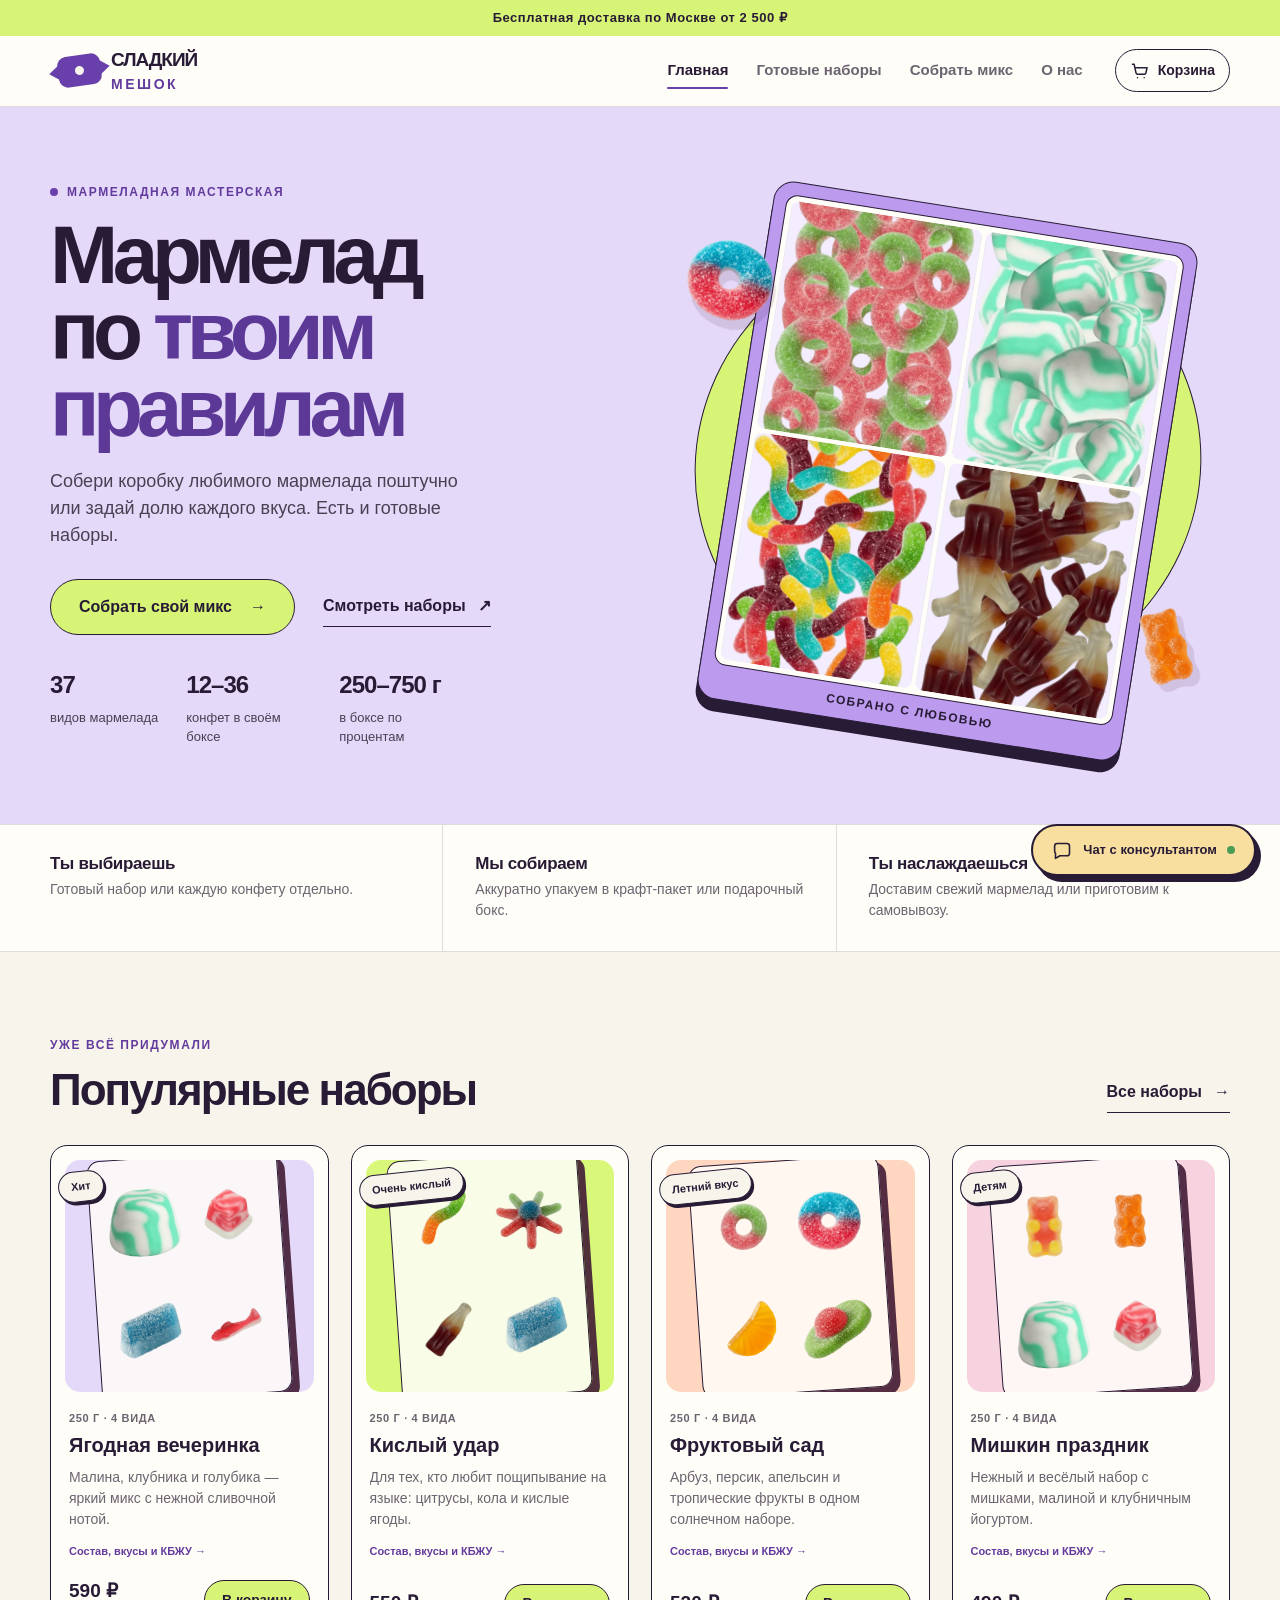
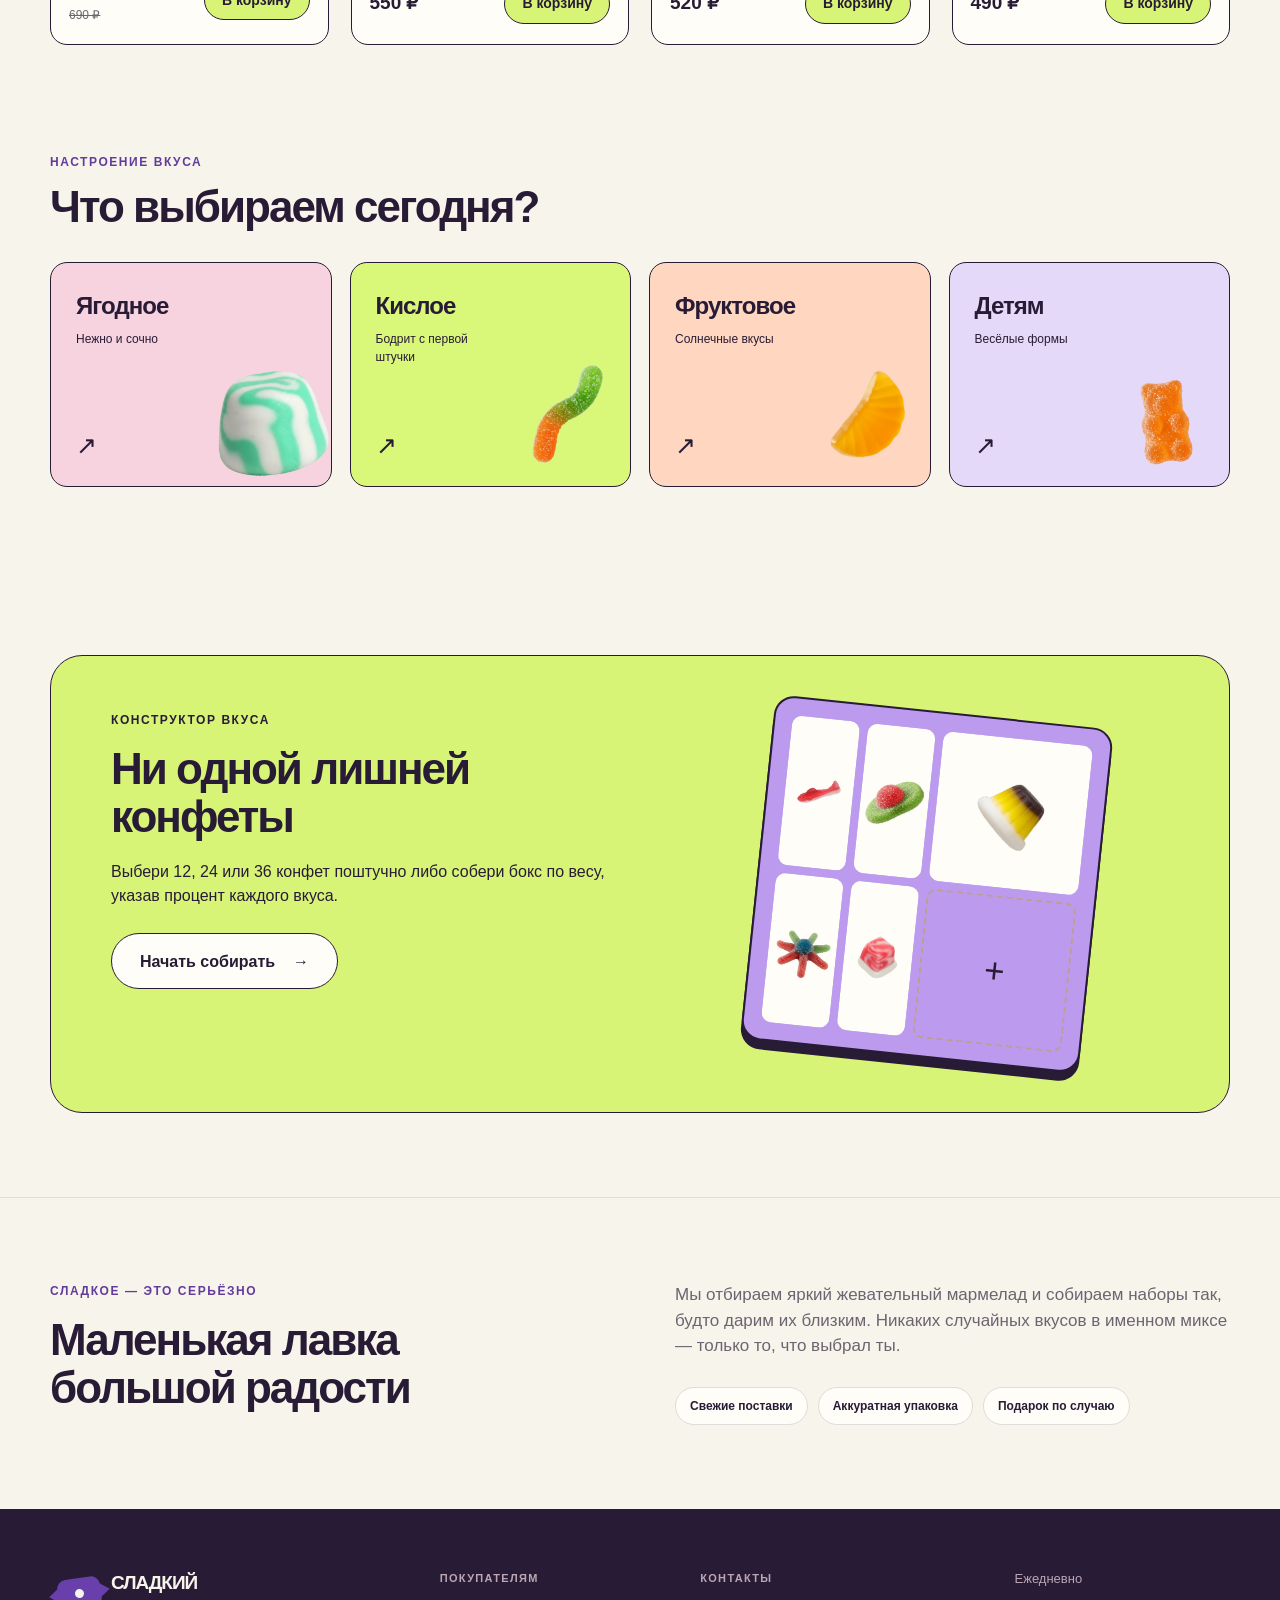
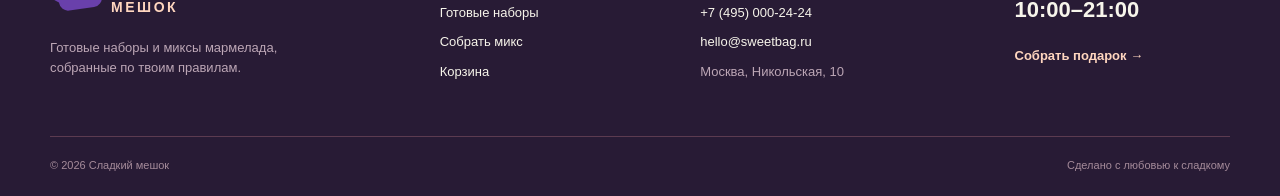
==== commit e8ec73f7: "Redesign candy shop and add percentage mix builder" ====
--- a/index.html
+++ b/index.html
@@ -3,3789 +3,11 @@
 <head>
   <meta charset="UTF-8">
   <meta name="viewport" content="width=device-width, initial-scale=1.0">
-  <meta name="description" content="Сладкий мешок — готовые наборы мармелада и конструктор собственного микса поштучно.">
-  <meta name="theme-color" content="#fff8ef">
+  <meta name="description" content="Сладкий мешок — готовые наборы мармелада и конструктор миксов поштучно или по процентам.">
+  <meta name="theme-color" content="#f7f5eb">
   <title>Сладкий мешок — мармелад и конфеты на любой вкус</title>
   <link rel="icon" href="assets/images/favicon.svg" type="image/svg+xml">
-  <style>
-:root {
-  --cream: #fff8ef;
-  --paper: #fffdf9;
-  --ink: #421b35;
-  --muted: #7e6b77;
-  --accent: #f06455;
-  --accent-dark: #d94c40;
-  --peach: #ffd6bf;
-  --pink: #f6d3df;
-  --lilac: #dcd2f5;
-  --lime: #dceca7;
-  --yellow: #f8dfa0;
-  --blue: #cfe5ec;
-  --orange: #ffc995;
-  --line: #e9dcd3;
-  --white: #ffffff;
-  --radius-s: 12px;
-  --radius-m: 20px;
-  --radius-l: 32px;
-  --shadow: 0 18px 45px rgba(66, 27, 53, 0.09);
-}
-
-* {
-  box-sizing: border-box;
-}
-
-html {
-  scroll-behavior: smooth;
-}
-
-body {
-  margin: 0;
-  background: var(--cream);
-  color: var(--ink);
-  font-family: "Trebuchet MS", Arial, sans-serif;
-  font-size: 16px;
-  line-height: 1.5;
-}
-
-body.menu-open {
-  overflow: hidden;
-}
-
-button,
-input,
-select,
-textarea {
-  font: inherit;
-}
-
-button,
-a {
-  -webkit-tap-highlight-color: transparent;
-}
-
-button {
-  color: inherit;
-}
-
-a {
-  color: inherit;
-}
-
-img {
-  display: block;
-  max-width: 100%;
-}
-
-[hidden] {
-  display: none !important;
-}
-
-h1,
-h2,
-h3,
-p {
-  margin-top: 0;
-}
-
-h1,
-h2,
-h3 {
-  line-height: 1.08;
-}
-
-h1,
-h2 {
-  letter-spacing: -0.045em;
-}
-
-h2 {
-  margin-bottom: 0;
-  font-size: clamp(30px, 4vw, 44px);
-}
-
-a:focus-visible,
-button:focus-visible,
-input:focus-visible,
-select:focus-visible,
-textarea:focus-visible {
-  outline: 3px solid var(--ink);
-  outline-offset: 3px;
-}
-
-.sr-only {
-  position: absolute;
-  width: 1px;
-  height: 1px;
-  padding: 0;
-  margin: -1px;
-  overflow: hidden;
-  clip: rect(0, 0, 0, 0);
-  white-space: nowrap;
-  border: 0;
-}
-
-.container {
-  width: min(1180px, calc(100% - 48px));
-  margin: 0 auto;
-}
-
-.section {
-  padding: 84px 0;
-}
-
-.section--compact {
-  padding-top: 24px;
-}
-
-.eyebrow {
-  display: flex;
-  align-items: center;
-  gap: 9px;
-  margin-bottom: 16px;
-  color: var(--accent-dark);
-  font-size: 12px;
-  font-weight: 800;
-  letter-spacing: 0.13em;
-  text-transform: uppercase;
-}
-
-.eyebrow > span:empty {
-  width: 8px;
-  height: 8px;
-  border-radius: 50%;
-  background: var(--accent);
-}
-
-.eyebrow--light {
-  color: var(--peach);
-}
-
-.button {
-  display: inline-flex;
-  min-height: 46px;
-  align-items: center;
-  justify-content: center;
-  gap: 18px;
-  padding: 12px 22px;
-  border: 2px solid transparent;
-  border-radius: 999px;
-  text-decoration: none;
-  font-weight: 800;
-  line-height: 1.2;
-  cursor: pointer;
-  transition: transform 0.18s, background-color 0.18s, box-shadow 0.18s;
-}
-
-.button:hover {
-  transform: translateY(-2px);
-}
-
-.button--primary {
-  background: var(--accent);
-  color: var(--white);
-  box-shadow: 0 7px 0 rgba(66, 27, 53, 0.12);
-}
-
-.button--primary:hover {
-  background: var(--accent-dark);
-  box-shadow: 0 9px 0 rgba(66, 27, 53, 0.12);
-}
-
-.button--large {
-  min-height: 56px;
-  padding: 16px 28px;
-}
-
-.button--small {
-  min-height: 40px;
-  padding: 10px 17px;
-  font-size: 14px;
-}
-
-.button--outline {
-  border-color: var(--ink);
-  background: transparent;
-  color: var(--ink);
-}
-
-.button--outline:hover {
-  background: var(--ink);
-  color: var(--white);
-}
-
-.button--cream {
-  background: var(--cream);
-  color: var(--ink);
-}
-
-.button--dark {
-  background: var(--ink);
-  color: var(--white);
-}
-
-.button:disabled {
-  background: #d9cec8;
-  box-shadow: none;
-  color: #8d7d84;
-  cursor: not-allowed;
-  transform: none;
-}
-
-.text-link {
-  display: inline-flex;
-  align-items: center;
-  gap: 12px;
-  padding: 8px 0;
-  border-bottom: 1px solid currentColor;
-  text-decoration: none;
-  font-weight: 800;
-}
-
-.text-link:hover {
-  color: var(--accent-dark);
-}
-
-.plain-button {
-  padding: 4px 0;
-  border: 0;
-  border-bottom: 1px dashed currentColor;
-  background: transparent;
-  color: var(--muted);
-  font-size: 13px;
-  cursor: pointer;
-}
-
-.plain-button:hover {
-  color: var(--accent-dark);
-}
-
-.announcement {
-  padding: 8px 20px;
-  background: var(--ink);
-  color: var(--cream);
-  font-size: 12px;
-  font-weight: 700;
-  letter-spacing: 0.04em;
-  text-align: center;
-}
-
-.site-header {
-  position: relative;
-  z-index: 20;
-  border-bottom: 1px solid var(--line);
-  background: rgba(255, 248, 239, 0.95);
-}
-
-.site-header__row {
-  display: flex;
-  min-height: 82px;
-  align-items: center;
-  gap: 32px;
-}
-
-.logo {
-  display: inline-flex;
-  flex-shrink: 0;
-  align-items: center;
-  gap: 10px;
-  text-decoration: none;
-}
-
-.logo__mark {
-  position: relative;
-  display: inline-flex;
-  width: 43px;
-  height: 31px;
-  align-items: center;
-  justify-content: center;
-  border-radius: 9px;
-  background: var(--accent);
-  transform: rotate(-8deg);
-}
-
-.logo__mark::before,
-.logo__mark::after {
-  content: "";
-  position: absolute;
-  top: 7px;
-  width: 0;
-  height: 0;
-  border-top: 8px solid transparent;
-  border-bottom: 8px solid transparent;
-}
-
-.logo__mark::before {
-  left: -9px;
-  border-right: 11px solid var(--accent);
-}
-
-.logo__mark::after {
-  right: -9px;
-  border-left: 11px solid var(--accent);
-}
-
-.logo__mark i {
-  width: 9px;
-  height: 9px;
-  border-radius: 50%;
-  background: var(--cream);
-}
-
-.logo__text {
-  font-size: 19px;
-  font-weight: 900;
-  letter-spacing: -0.055em;
-  text-transform: uppercase;
-}
-
-.logo__text > span {
-  display: block;
-  color: var(--accent-dark);
-  font-size: 14px;
-  letter-spacing: 0.18em;
-}
-
-.site-nav {
-  display: flex;
-  align-items: center;
-  gap: 28px;
-  margin-left: auto;
-}
-
-.site-nav__link {
-  position: relative;
-  padding: 28px 0;
-  color: var(--muted);
-  text-decoration: none;
-  font-size: 14px;
-  font-weight: 700;
-}
-
-.site-nav__link::after {
-  content: "";
-  position: absolute;
-  right: 0;
-  bottom: 20px;
-  left: 0;
-  height: 2px;
-  border-radius: 2px;
-  background: transparent;
-}
-
-.site-nav__link:hover,
-.site-nav__link--active {
-  color: var(--ink);
-}
-
-.site-nav__link--active::after {
-  background: var(--accent);
-}
-
-.cart-link {
-  position: relative;
-  display: inline-flex;
-  align-items: center;
-  gap: 8px;
-  padding: 10px 14px;
-  border: 1px solid var(--line);
-  border-radius: 999px;
-  background: var(--paper);
-  text-decoration: none;
-  font-size: 13px;
-  font-weight: 800;
-}
-
-.cart-link:hover,
-.cart-link--active {
-  border-color: var(--accent);
-}
-
-.cart-link svg {
-  width: 20px;
-  height: 20px;
-  fill: none;
-  stroke: currentColor;
-  stroke-linecap: round;
-  stroke-linejoin: round;
-  stroke-width: 1.8;
-}
-
-.cart-count {
-  display: inline-flex;
-  min-width: 21px;
-  height: 21px;
-  align-items: center;
-  justify-content: center;
-  padding: 0 5px;
-  border-radius: 999px;
-  background: var(--accent);
-  color: var(--white);
-  font-size: 11px;
-}
-
-.menu-toggle {
-  display: none;
-  width: 42px;
-  height: 42px;
-  flex-direction: column;
-  align-items: center;
-  justify-content: center;
-  gap: 5px;
-  margin-left: auto;
-  padding: 0;
-  border: 1px solid var(--line);
-  border-radius: 50%;
-  background: var(--paper);
-  cursor: pointer;
-}
-
-.menu-toggle > span:not(.sr-only) {
-  width: 17px;
-  height: 2px;
-  border-radius: 2px;
-  background: var(--ink);
-}
-
-.hero {
-  overflow: hidden;
-  padding: 70px 0 80px;
-}
-
-.hero__grid {
-  display: grid;
-  grid-template-columns: 1.05fr 0.95fr;
-  align-items: center;
-  gap: 40px;
-}
-
-.hero h1 {
-  max-width: 690px;
-  margin-bottom: 25px;
-  font-size: clamp(48px, 6vw, 76px);
-}
-
-.hero h1 em {
-  position: relative;
-  color: var(--accent);
-  font-style: normal;
-}
-
-.hero h1 em::after {
-  content: "";
-  position: absolute;
-  right: 2px;
-  bottom: -4px;
-  left: 2px;
-  height: 8px;
-  border: solid var(--accent);
-  border-width: 3px 0 0;
-  border-radius: 50%;
-  transform: rotate(-2deg);
-}
-
-.hero__text {
-  max-width: 560px;
-  margin-bottom: 30px;
-  color: var(--muted);
-  font-size: 18px;
-}
-
-.hero__actions {
-  display: flex;
-  align-items: center;
-  gap: 28px;
-}
-
-.hero__facts {
-  display: flex;
-  gap: 36px;
-  margin: 46px 0 0;
-  padding: 0;
-  list-style: none;
-}
-
-.hero__facts li {
-  max-width: 125px;
-}
-
-.hero__facts strong,
-.hero__facts span {
-  display: block;
-}
-
-.hero__facts strong {
-  margin-bottom: 5px;
-  font-size: 24px;
-  letter-spacing: -0.04em;
-}
-
-.hero__facts span {
-  color: var(--muted);
-  font-size: 12px;
-}
-
-.hero-visual {
-  position: relative;
-  min-height: 510px;
-}
-
-.hero-visual__shape {
-  position: absolute;
-  inset: 20px 10px 10px 40px;
-  border-radius: 45% 55% 58% 42% / 43% 42% 58% 57%;
-  background: var(--lilac);
-  transform: rotate(-5deg);
-}
-
-.hero-box {
-  position: absolute;
-  top: 90px;
-  left: 55px;
-  width: min(410px, 80%);
-  padding: 22px 22px 45px;
-  border: 2px solid var(--ink);
-  border-radius: 25px;
-  background: #f4b184;
-  box-shadow: 14px 16px 0 var(--ink);
-  transform: rotate(7deg);
-}
-
-.hero-box__grid {
-  display: grid;
-  grid-template-columns: repeat(2, 1fr);
-  gap: 10px;
-  padding: 15px;
-  border: 2px solid var(--ink);
-  border-radius: 15px;
-  background: var(--paper);
-}
-
-.hero-box__grid img {
-  width: 100%;
-  aspect-ratio: 1;
-  object-fit: contain;
-}
-
-.hero-box__label {
-  position: absolute;
-  right: 0;
-  bottom: 13px;
-  left: 0;
-  font-size: 12px;
-  font-weight: 900;
-  letter-spacing: 0.12em;
-  text-align: center;
-  text-transform: uppercase;
-}
-
-.sticker {
-  display: inline-flex;
-  align-items: center;
-  justify-content: center;
-  padding: 14px 20px;
-  border: 2px solid var(--ink);
-  border-radius: 50%;
-  background: var(--yellow);
-  box-shadow: 4px 5px 0 var(--ink);
-  font-size: 14px;
-  font-weight: 900;
-  line-height: 1.2;
-  text-align: center;
-  transform: rotate(8deg);
-}
-
-.sticker--top {
-  position: absolute;
-  top: 24px;
-  right: 7px;
-  z-index: 3;
-  width: 112px;
-  height: 100px;
-}
-
-.sticker--bottom {
-  position: absolute;
-  right: 0;
-  bottom: 32px;
-  z-index: 3;
-  border-radius: 12px;
-  background: var(--lime);
-  transform: rotate(-8deg);
-}
-
-.hero-visual__floating {
-  position: absolute;
-  z-index: 2;
-  width: 115px;
-  height: 115px;
-  object-fit: contain;
-  filter: drop-shadow(5px 9px 0 rgba(66, 27, 53, 0.12));
-}
-
-.hero-visual__floating--one {
-  bottom: 10px;
-  left: 0;
-  transform: rotate(-16deg);
-}
-
-.hero-visual__floating--two {
-  top: 30px;
-  left: 0;
-  transform: rotate(12deg);
-}
-
-.benefits {
-  border-top: 1px solid var(--line);
-  border-bottom: 1px solid var(--line);
-  background: var(--paper);
-}
-
-.benefits__grid {
-  display: grid;
-  grid-template-columns: repeat(3, 1fr);
-}
-
-.benefit {
-  display: flex;
-  gap: 17px;
-  padding: 30px 32px;
-  border-right: 1px solid var(--line);
-}
-
-.benefit:first-child {
-  padding-left: 0;
-}
-
-.benefit:last-child {
-  padding-right: 0;
-  border-right: 0;
-}
-
-.benefit__number {
-  display: inline-flex;
-  flex: 0 0 38px;
-  height: 38px;
-  align-items: center;
-  justify-content: center;
-  border-radius: 50%;
-  background: var(--peach);
-  font-size: 12px;
-  font-weight: 900;
-}
-
-.benefit h2 {
-  margin-bottom: 6px;
-  font-size: 17px;
-  letter-spacing: -0.02em;
-}
-
-.benefit p {
-  margin: 0;
-  color: var(--muted);
-  font-size: 13px;
-}
-
-.section-heading {
-  display: flex;
-  align-items: end;
-  justify-content: space-between;
-  gap: 24px;
-  margin-bottom: 32px;
-}
-
-.section-heading .eyebrow {
-  margin-bottom: 12px;
-}
-
-.product-grid {
-  display: grid;
-  grid-template-columns: repeat(4, minmax(0, 1fr));
-  gap: 22px;
-}
-
-.product-card {
-  position: relative;
-  display: flex;
-  min-width: 0;
-  flex-direction: column;
-  overflow: hidden;
-  border: 1px solid var(--line);
-  border-radius: var(--radius-m);
-  background: var(--paper);
-  transition: transform 0.2s, box-shadow 0.2s;
-}
-
-.product-card:hover {
-  box-shadow: var(--shadow);
-  transform: translateY(-5px);
-}
-
-.product-card__media {
-  position: relative;
-  display: block;
-  padding: 14px;
-}
-
-.set-art {
-  position: relative;
-  display: flex;
-  aspect-ratio: 1 / 0.93;
-  align-items: center;
-  justify-content: center;
-  overflow: hidden;
-  border-radius: 15px;
-}
-
-.set-art--lilac { background: var(--lilac); }
-.set-art--lime { background: var(--lime); }
-.set-art--peach { background: var(--peach); }
-.set-art--pink { background: var(--pink); }
-.set-art--yellow { background: var(--yellow); }
-.set-art--blue { background: var(--blue); }
-.set-art--cream { background: #f3e6ce; }
-.set-art--orange { background: var(--orange); }
-
-.set-art__tray {
-  position: relative;
-  display: grid;
-  width: 77%;
-  aspect-ratio: 1;
-  grid-template-columns: repeat(2, 1fr);
-  gap: 3px;
-  padding: 10px;
-  border: 1.5px solid var(--ink);
-  border-radius: 13px;
-  background: rgba(255, 253, 249, 0.85);
-  box-shadow: 7px 8px 0 rgba(66, 27, 53, 0.9);
-  transform: rotate(-4deg);
-  transition: transform 0.25s;
-}
-
-.product-card:hover .set-art__tray {
-  transform: rotate(0) scale(1.03);
-}
-
-.set-art__candy {
-  width: 100%;
-  height: 100%;
-  object-fit: contain;
-}
-
-.product-card__badge {
-  position: absolute;
-  top: 25px;
-  left: 7px;
-  z-index: 2;
-  padding: 6px 12px;
-  border: 1px solid var(--ink);
-  border-radius: 999px;
-  background: var(--cream);
-  box-shadow: 2px 3px 0 var(--ink);
-  font-size: 11px;
-  font-weight: 900;
-  transform: rotate(-6deg);
-}
-
-.product-card__body {
-  display: flex;
-  flex: 1;
-  flex-direction: column;
-  padding: 4px 18px 20px;
-}
-
-.product-card__meta {
-  margin-bottom: 9px;
-  color: var(--muted);
-  font-size: 11px;
-  font-weight: 700;
-  letter-spacing: 0.06em;
-  text-transform: uppercase;
-}
-
-.product-card__title {
-  margin-bottom: 10px;
-  font-size: 20px;
-}
-
-.product-card__title a {
-  text-decoration: none;
-}
-
-.product-card__title a:hover {
-  color: var(--accent-dark);
-}
-
-.product-card__description {
-  display: -webkit-box;
-  overflow: hidden;
-  margin-bottom: 18px;
-  color: var(--muted);
-  font-size: 13px;
-  -webkit-box-orient: vertical;
-  -webkit-line-clamp: 3;
-}
-
-.product-card__bottom {
-  display: flex;
-  align-items: center;
-  justify-content: space-between;
-  gap: 10px;
-  margin-top: auto;
-}
-
-.product-card__price-wrap {
-  display: flex;
-  flex-direction: column;
-}
-
-.product-card__price {
-  font-size: 19px;
-  white-space: nowrap;
-}
-
-.product-card__old-price {
-  color: var(--muted);
-  font-size: 12px;
-}
-
-.taste-grid {
-  display: grid;
-  grid-template-columns: repeat(4, 1fr);
-  gap: 18px;
-}
-
-.taste-card {
-  position: relative;
-  min-height: 225px;
-  overflow: hidden;
-  padding: 25px;
-  border: 1px solid var(--ink);
-  border-radius: var(--radius-m);
-  text-decoration: none;
-  transition: transform 0.2s, box-shadow 0.2s;
-}
-
-.taste-card:hover {
-  box-shadow: 6px 7px 0 var(--ink);
-  transform: translate(-3px, -3px);
-}
-
-.taste-card--pink { background: var(--pink); }
-.taste-card--lime { background: var(--lime); }
-.taste-card--peach { background: var(--peach); }
-.taste-card--lilac { background: var(--lilac); }
-
-.taste-card__name,
-.taste-card__note {
-  position: relative;
-  z-index: 2;
-  display: block;
-}
-
-.taste-card__name {
-  margin-bottom: 6px;
-  font-size: 24px;
-  font-weight: 900;
-  letter-spacing: -0.04em;
-}
-
-.taste-card__note {
-  max-width: 120px;
-  font-size: 12px;
-}
-
-.taste-card img {
-  position: absolute;
-  right: -9px;
-  bottom: -15px;
-  width: 145px;
-  height: 160px;
-  object-fit: contain;
-  transform: rotate(-8deg);
-  transition: transform 0.2s;
-}
-
-.taste-card:hover img {
-  transform: rotate(2deg) scale(1.08);
-}
-
-.taste-card__arrow {
-  position: absolute;
-  bottom: 22px;
-  left: 25px;
-  font-size: 25px;
-}
-
-.mix-promo {
-  display: grid;
-  grid-template-columns: 1.05fr 0.95fr;
-  gap: 40px;
-  overflow: hidden;
-  padding: 55px 60px;
-  border-radius: var(--radius-l);
-  background: var(--ink);
-  color: var(--cream);
-}
-
-.mix-promo h2 {
-  max-width: 470px;
-  margin-bottom: 20px;
-}
-
-.mix-promo__content > p:not(.eyebrow) {
-  max-width: 520px;
-  color: #d6c5d0;
-}
-
-.mix-promo__steps {
-  display: grid;
-  gap: 12px;
-  margin: 28px 0 34px;
-  padding: 0;
-  list-style: none;
-}
-
-.mix-promo__steps li {
-  display: flex;
-  align-items: center;
-  gap: 12px;
-  font-size: 14px;
-}
-
-.mix-promo__steps span {
-  display: inline-flex;
-  width: 28px;
-  height: 28px;
-  align-items: center;
-  justify-content: center;
-  border: 1px solid #87677c;
-  border-radius: 50%;
-  color: var(--peach);
-  font-size: 12px;
-}
-
-.mix-promo__visual {
-  position: relative;
-  display: flex;
-  align-items: center;
-  justify-content: center;
-}
-
-.mini-box {
-  display: grid;
-  width: 340px;
-  max-width: 100%;
-  grid-template-columns: repeat(3, 1fr);
-  gap: 8px;
-  padding: 17px;
-  border: 2px solid var(--cream);
-  border-radius: 20px;
-  background: var(--peach);
-  box-shadow: 11px 12px 0 #a77b91;
-  transform: rotate(6deg);
-}
-
-.mini-box img,
-.mini-box__empty {
-  width: 100%;
-  aspect-ratio: 1;
-  border-radius: 10px;
-  background: var(--paper);
-  object-fit: contain;
-}
-
-.mini-box__empty {
-  display: flex;
-  align-items: center;
-  justify-content: center;
-  border: 2px dashed #bc9f90;
-  background: transparent;
-  color: var(--ink);
-  font-size: 35px;
-}
-
-.sticker--mix {
-  position: absolute;
-  right: -4px;
-  bottom: 12px;
-  color: var(--ink);
-  transform: rotate(-9deg);
-}
-
-.about {
-  border-top: 1px solid var(--line);
-}
-
-.about__grid {
-  display: grid;
-  grid-template-columns: 1fr 1fr;
-  gap: 70px;
-}
-
-.about__content > p {
-  color: var(--muted);
-  font-size: 17px;
-}
-
-.about__tags {
-  display: flex;
-  flex-wrap: wrap;
-  gap: 10px;
-  margin-top: 28px;
-}
-
-.about__tags span {
-  padding: 9px 14px;
-  border: 1px solid var(--line);
-  border-radius: 999px;
-  background: var(--paper);
-  font-size: 12px;
-  font-weight: 700;
-}
-
-.site-footer {
-  padding: 60px 0 22px;
-  background: #321225;
-  color: var(--cream);
-}
-
-.site-footer__grid {
-  display: grid;
-  grid-template-columns: 1.6fr 1fr 1.25fr 1fr;
-  gap: 45px;
-}
-
-.logo--footer {
-  margin-bottom: 20px;
-}
-
-.logo--footer .logo__text > span {
-  color: var(--peach);
-}
-
-.site-footer__text {
-  max-width: 290px;
-  color: #bca6b5;
-  font-size: 13px;
-}
-
-.site-footer__grid h2 {
-  margin: 4px 0 18px;
-  color: #bca6b5;
-  font-size: 11px;
-  letter-spacing: 0.12em;
-  text-transform: uppercase;
-}
-
-.site-footer__grid > div > a:not(.logo) {
-  display: block;
-  margin-bottom: 10px;
-  text-decoration: none;
-  font-size: 13px;
-}
-
-.site-footer__grid > div > a:hover {
-  color: var(--peach);
-}
-
-.site-footer__grid > div > span {
-  display: block;
-  color: #bca6b5;
-  font-size: 13px;
-}
-
-.site-footer__note strong {
-  display: block;
-  margin: 5px 0 20px;
-  font-size: 22px;
-}
-
-.site-footer__note a {
-  color: var(--peach) !important;
-  font-weight: 800;
-}
-
-.site-footer__bottom {
-  display: flex;
-  justify-content: space-between;
-  gap: 20px;
-  margin-top: 45px;
-  padding-top: 20px;
-  border-top: 1px solid #5c3b50;
-  color: #a58b9a;
-  font-size: 11px;
-}
-
-.toast {
-  position: fixed;
-  bottom: 24px;
-  left: 50%;
-  z-index: 100;
-  width: max-content;
-  max-width: calc(100% - 32px);
-  padding: 14px 22px;
-  border: 1px solid var(--cream);
-  border-radius: 999px;
-  background: var(--ink);
-  box-shadow: var(--shadow);
-  color: var(--cream);
-  font-size: 14px;
-  text-align: center;
-  transform: translateX(-50%);
-}
-
-.page-hero {
-  padding: 65px 0;
-  border-bottom: 1px solid var(--line);
-}
-
-.page-hero--catalog {
-  background: var(--peach);
-}
-
-.page-hero__inner {
-  display: flex;
-  align-items: center;
-  justify-content: space-between;
-  gap: 40px;
-}
-
-.page-hero h1,
-.mix-head h1,
-.cart-head h1 {
-  margin-bottom: 17px;
-  font-size: clamp(44px, 6vw, 66px);
-}
-
-.page-hero p:not(.eyebrow),
-.mix-head p:not(.eyebrow) {
-  max-width: 620px;
-  margin-bottom: 0;
-  color: #684c5d;
-  font-size: 17px;
-}
-
-.page-hero__inner > img {
-  width: 190px;
-  height: 160px;
-  object-fit: contain;
-  transform: rotate(9deg);
-}
-
-.catalog-toolbar {
-  display: flex;
-  align-items: center;
-  justify-content: space-between;
-  gap: 25px;
-  margin-bottom: 16px;
-}
-
-.filter-chips {
-  display: flex;
-  flex-wrap: wrap;
-  gap: 8px;
-}
-
-.filter-chip {
-  padding: 10px 16px;
-  border: 1px solid var(--line);
-  border-radius: 999px;
-  background: var(--paper);
-  color: var(--muted);
-  font-size: 13px;
-  font-weight: 700;
-  cursor: pointer;
-}
-
-.filter-chip:hover,
-.filter-chip--active {
-  border-color: var(--ink);
-  background: var(--ink);
-  color: var(--cream);
-}
-
-.sort-field {
-  display: flex;
-  flex-shrink: 0;
-  align-items: center;
-  gap: 10px;
-  color: var(--muted);
-  font-size: 12px;
-}
-
-.sort-field select {
-  padding: 10px 34px 10px 12px;
-  border: 1px solid var(--line);
-  border-radius: 10px;
-  background: var(--paper);
-  color: var(--ink);
-  cursor: pointer;
-}
-
-.catalog-count {
-  margin-bottom: 25px;
-  color: var(--muted);
-  font-size: 12px;
-}
-
-.catalog-empty {
-  padding: 60px 20px;
-  text-align: center;
-}
-
-.catalog-empty h2 {
-  margin-bottom: 12px;
-}
-
-.catalog-empty p {
-  color: var(--muted);
-}
-
-.small-promo {
-  display: flex;
-  align-items: center;
-  justify-content: space-between;
-  gap: 35px;
-  padding: 38px 45px;
-  border: 1px solid var(--ink);
-  border-radius: var(--radius-m);
-  background: var(--yellow);
-  box-shadow: 7px 8px 0 var(--ink);
-}
-
-.small-promo h2 {
-  margin-bottom: 10px;
-  font-size: 32px;
-}
-
-.small-promo p:not(.eyebrow) {
-  margin-bottom: 0;
-}
-
-.breadcrumbs {
-  display: flex;
-  flex-wrap: wrap;
-  gap: 9px;
-  padding-top: 26px;
-  color: var(--muted);
-  font-size: 12px;
-}
-
-.breadcrumbs a {
-  text-decoration: none;
-}
-
-.breadcrumbs a:hover {
-  color: var(--accent-dark);
-}
-
-.product-section {
-  padding-top: 38px;
-}
-
-.product-detail {
-  display: grid;
-  grid-template-columns: 1fr 1fr;
-  align-items: start;
-  gap: 60px;
-}
-
-.product-detail__media {
-  position: sticky;
-  top: 25px;
-}
-
-.product-detail__media .set-art {
-  aspect-ratio: 1;
-  border: 1px solid var(--line);
-  border-radius: var(--radius-l);
-}
-
-.product-detail__media .set-art__tray {
-  width: 72%;
-  border-width: 2px;
-  border-radius: 20px;
-  box-shadow: 12px 14px 0 var(--ink);
-}
-
-.product-detail__badge {
-  display: inline-block;
-  margin-bottom: 20px;
-  padding: 7px 13px;
-  border: 1px solid var(--ink);
-  border-radius: 999px;
-  background: var(--yellow);
-  font-size: 11px;
-  font-weight: 900;
-  transform: rotate(-3deg);
-}
-
-.product-detail h1 {
-  margin-bottom: 18px;
-  font-size: clamp(40px, 5vw, 58px);
-}
-
-.product-detail__description {
-  margin-bottom: 25px;
-  color: var(--muted);
-  font-size: 17px;
-}
-
-.composition {
-  margin-bottom: 28px;
-  padding: 20px 0;
-  border-top: 1px solid var(--line);
-  border-bottom: 1px solid var(--line);
-}
-
-.composition h2,
-.size-picker legend {
-  margin-bottom: 14px;
-  font-size: 13px;
-  letter-spacing: 0;
-}
-
-.composition__list {
-  display: grid;
-  grid-template-columns: repeat(2, 1fr);
-  gap: 12px;
-}
-
-.composition__item {
-  display: flex;
-  align-items: center;
-  gap: 9px;
-  font-size: 12px;
-  font-weight: 700;
-}
-
-.composition__item img {
-  width: 42px;
-  height: 42px;
-  flex-shrink: 0;
-  object-fit: contain;
-}
-
-.size-picker {
-  margin: 0 0 28px;
-  padding: 0;
-  border: 0;
-}
-
-.size-picker__options {
-  display: grid;
-  grid-template-columns: repeat(3, 1fr);
-  gap: 9px;
-}
-
-.size-option {
-  position: relative;
-  cursor: pointer;
-}
-
-.size-option input {
-  position: absolute;
-  opacity: 0;
-}
-
-.size-option span {
-  display: flex;
-  min-height: 65px;
-  flex-direction: column;
-  align-items: center;
-  justify-content: center;
-  border: 1px solid var(--line);
-  border-radius: var(--radius-s);
-  background: var(--paper);
-  font-size: 13px;
-  font-weight: 800;
-}
-
-.size-option small {
-  color: var(--muted);
-  font-size: 10px;
-  font-weight: 400;
-}
-
-.size-option input:checked + span {
-  border: 2px solid var(--ink);
-  background: var(--lilac);
-}
-
-.size-option input:focus-visible + span {
-  outline: 3px solid var(--ink);
-  outline-offset: 3px;
-}
-
-.product-detail__buy {
-  display: flex;
-  align-items: center;
-  gap: 22px;
-}
-
-.product-detail__price {
-  flex-shrink: 0;
-  font-size: 30px;
-  letter-spacing: -0.04em;
-}
-
-.quantity {
-  display: inline-grid;
-  grid-template-columns: 34px 38px 34px;
-  align-items: center;
-  overflow: hidden;
-  border: 1px solid var(--line);
-  border-radius: 999px;
-  background: var(--paper);
-}
-
-.quantity button {
-  height: 36px;
-  padding: 0;
-  border: 0;
-  background: transparent;
-  cursor: pointer;
-  font-size: 20px;
-}
-
-.quantity button:hover {
-  background: var(--peach);
-}
-
-.quantity span,
-.quantity b {
-  text-align: center;
-  font-size: 13px;
-}
-
-.mix-head {
-  padding: 58px 0 45px;
-  background: var(--lilac);
-}
-
-.mix-head__inner {
-  display: flex;
-  align-items: center;
-  justify-content: space-between;
-  gap: 30px;
-}
-
-.mix-head .sticker {
-  flex-shrink: 0;
-  width: 150px;
-  height: 125px;
-  background: var(--yellow);
-}
-
-.mix-section {
-  padding-top: 45px;
-}
-
-.mix-layout {
-  display: grid;
-  grid-template-columns: minmax(0, 1fr) 355px;
-  align-items: start;
-  gap: 34px;
-}
-
-.mix-tools {
-  display: flex;
-  align-items: start;
-  justify-content: space-between;
-  gap: 20px;
-  margin-bottom: 25px;
-}
-
-.mix-tools__actions {
-  display: flex;
-  flex-shrink: 0;
-  gap: 14px;
-  padding-top: 9px;
-}
-
-.candy-grid {
-  display: grid;
-  grid-template-columns: repeat(3, minmax(0, 1fr));
-  gap: 16px;
-}
-
-.candy-card {
-  overflow: hidden;
-  border: 1px solid var(--line);
-  border-radius: var(--radius-m);
-  background: var(--paper);
-  transition: border-color 0.2s, box-shadow 0.2s;
-}
-
-.candy-card--selected {
-  border-color: var(--accent);
-  box-shadow: 0 0 0 1px var(--accent);
-}
-
-.candy-card__image {
-  position: relative;
-  display: flex;
-  aspect-ratio: 1.25;
-  align-items: center;
-  justify-content: center;
-  background: #f4e9df;
-}
-
-.candy-card:nth-child(4n + 1) .candy-card__image { background: #f4e2e5; }
-.candy-card:nth-child(4n + 2) .candy-card__image { background: #edf0d7; }
-.candy-card:nth-child(4n + 3) .candy-card__image { background: #e8e0f2; }
-.candy-card:nth-child(4n + 4) .candy-card__image { background: #f7e6cd; }
-
-.candy-card__image img {
-  width: 78%;
-  height: 85%;
-  object-fit: contain;
-  transition: transform 0.2s;
-}
-
-.candy-card:hover .candy-card__image img {
-  transform: rotate(4deg) scale(1.06);
-}
-
-.candy-card__count {
-  position: absolute;
-  top: 10px;
-  right: 10px;
-  display: inline-flex;
-  min-width: 28px;
-  height: 28px;
-  align-items: center;
-  justify-content: center;
-  padding: 0 7px;
-  border-radius: 999px;
-  background: var(--accent);
-  color: var(--white);
-  font-size: 12px;
-  font-weight: 900;
-}
-
-.candy-card__body {
-  padding: 13px;
-}
-
-.candy-card__body h3 {
-  min-height: 34px;
-  margin-bottom: 5px;
-  font-size: 15px;
-}
-
-.candy-card__flavor {
-  margin-bottom: 13px;
-  color: var(--muted);
-  font-size: 11px;
-}
-
-.candy-card__bottom {
-  display: flex;
-  align-items: center;
-  justify-content: space-between;
-  gap: 8px;
-}
-
-.candy-card__price {
-  font-size: 13px;
-  white-space: nowrap;
-}
-
-.candy-card__price small {
-  color: var(--muted);
-  font-size: 9px;
-  font-weight: 400;
-}
-
-.candy-card .quantity {
-  grid-template-columns: 29px 25px 29px;
-}
-
-.candy-card .quantity button {
-  height: 31px;
-  font-size: 17px;
-}
-
-.mix-summary {
-  position: sticky;
-  top: 20px;
-  padding: 25px;
-  border: 1px solid var(--line);
-  border-radius: var(--radius-m);
-  background: var(--paper);
-  box-shadow: var(--shadow);
-}
-
-.mix-summary__top .eyebrow {
-  margin-bottom: 8px;
-}
-
-.mix-summary__top h2 {
-  margin-bottom: 20px;
-  font-size: 25px;
-}
-
-.capacity-picker {
-  display: grid;
-  grid-template-columns: repeat(3, 1fr);
-  gap: 5px;
-  padding: 4px;
-  border-radius: 999px;
-  background: #f1e7df;
-}
-
-.capacity-picker__button {
-  padding: 8px 5px;
-  border: 0;
-  border-radius: 999px;
-  background: transparent;
-  font-size: 12px;
-  font-weight: 800;
-  cursor: pointer;
-}
-
-.capacity-picker__button--active {
-  background: var(--ink);
-  color: var(--cream);
-}
-
-.mix-progress {
-  margin: 18px 0;
-}
-
-.mix-progress__line {
-  height: 6px;
-  overflow: hidden;
-  border-radius: 999px;
-  background: #eaded6;
-}
-
-.mix-progress__line span {
-  display: block;
-  width: 0;
-  height: 100%;
-  border-radius: inherit;
-  background: var(--accent);
-  transition: width 0.2s;
-}
-
-.mix-progress p {
-  margin: 7px 0 0;
-  color: var(--muted);
-  font-size: 11px;
-  text-align: right;
-}
-
-.mix-cells {
-  display: grid;
-  max-height: 265px;
-  grid-template-columns: repeat(4, 1fr);
-  gap: 6px;
-  overflow-y: auto;
-  padding: 3px;
-}
-
-.mix-cell {
-  position: relative;
-  display: flex;
-  aspect-ratio: 1;
-  align-items: center;
-  justify-content: center;
-  overflow: hidden;
-  border: 1px dashed #cdbbb2;
-  border-radius: 9px;
-  background: var(--cream);
-}
-
-.mix-cell--filled {
-  border-style: solid;
-  border-color: var(--line);
-  background: #f3e6df;
-}
-
-.mix-cell img {
-  width: 95%;
-  height: 95%;
-  object-fit: contain;
-}
-
-.mix-cell span {
-  color: #c1aca4;
-  font-size: 17px;
-}
-
-.mix-summary__hint {
-  min-height: 32px;
-  margin: 12px 0 17px;
-  color: var(--muted);
-  font-size: 11px;
-}
-
-.mix-summary__hint--ready {
-  color: #397046;
-  font-weight: 800;
-}
-
-.package-picker {
-  display: grid;
-  gap: 8px;
-  margin: 0 0 18px;
-  padding: 17px 0;
-  border: 0;
-  border-top: 1px solid var(--line);
-  border-bottom: 1px solid var(--line);
-}
-
-.package-picker legend {
-  padding-top: 15px;
-  font-size: 12px;
-  font-weight: 800;
-}
-
-.package-picker label {
-  display: flex;
-  align-items: center;
-  gap: 8px;
-  font-size: 11px;
-  cursor: pointer;
-}
-
-.package-picker input {
-  accent-color: var(--accent);
-}
-
-.package-picker b {
-  margin-left: auto;
-}
-
-.mix-summary__numbers {
-  display: grid;
-  gap: 9px;
-  margin-bottom: 18px;
-}
-
-.mix-summary__numbers > span {
-  display: flex;
-  align-items: center;
-  justify-content: space-between;
-  color: var(--muted);
-  font-size: 12px;
-}
-
-.mix-summary__numbers strong {
-  color: var(--ink);
-  font-size: 24px;
-}
-
-.mix-summary__add {
-  width: 100%;
-}
-
-.mix-summary__note {
-  margin: 13px 0 0;
-  color: var(--muted);
-  font-size: 10px;
-  text-align: center;
-}
-
-.cart-head {
-  padding: 55px 0 25px;
-}
-
-.cart-head h1 {
-  margin-bottom: 0;
-}
-
-.cart-section {
-  padding-top: 30px;
-}
-
-.cart-layout {
-  display: grid;
-  grid-template-columns: minmax(0, 1fr) 340px;
-  align-items: start;
-  gap: 35px;
-}
-
-.cart-items {
-  display: grid;
-  gap: 15px;
-}
-
-.cart-item {
-  display: grid;
-  grid-template-columns: 145px 1fr auto;
-  align-items: center;
-  gap: 20px;
-  padding: 15px;
-  border: 1px solid var(--line);
-  border-radius: var(--radius-m);
-  background: var(--paper);
-}
-
-.cart-item__art .set-art {
-  aspect-ratio: 1;
-}
-
-.cart-item__art .set-art__tray {
-  box-shadow: 4px 5px 0 var(--ink);
-}
-
-.cart-item__mix-art {
-  display: grid;
-  aspect-ratio: 1;
-  grid-template-columns: repeat(2, 1fr);
-  gap: 3px;
-  padding: 10px;
-  border-radius: 15px;
-  background: var(--lilac);
-}
-
-.cart-item__mix-art img {
-  width: 100%;
-  height: 100%;
-  object-fit: contain;
-}
-
-.cart-item__meta {
-  margin-bottom: 7px;
-  color: var(--muted);
-  font-size: 11px;
-}
-
-.cart-item h2 {
-  margin-bottom: 9px;
-  font-size: 21px;
-  letter-spacing: -0.03em;
-}
-
-.cart-item__composition {
-  margin-bottom: 13px;
-  color: var(--muted);
-  font-size: 11px;
-}
-
-.cart-item__controls {
-  display: flex;
-  align-items: center;
-  gap: 15px;
-}
-
-.cart-item__remove {
-  padding: 0;
-  border: 0;
-  background: transparent;
-  color: var(--muted);
-  font-size: 11px;
-  text-decoration: underline;
-  cursor: pointer;
-}
-
-.cart-item__remove:hover {
-  color: var(--accent-dark);
-}
-
-.cart-item__price {
-  font-size: 19px;
-  white-space: nowrap;
-}
-
-.cart-clear {
-  margin-top: 18px;
-}
-
-.order-summary {
-  padding: 25px;
-  border-radius: var(--radius-m);
-  background: var(--ink);
-  color: var(--cream);
-}
-
-.order-summary h2 {
-  margin-bottom: 25px;
-  font-size: 25px;
-}
-
-.order-summary__row,
-.order-summary__total {
-  display: flex;
-  align-items: center;
-  justify-content: space-between;
-  gap: 15px;
-  margin-bottom: 13px;
-  color: #cdb8c5;
-  font-size: 13px;
-}
-
-.order-summary__total {
-  margin: 20px 0 8px;
-  padding-top: 18px;
-  border-top: 1px solid #68495b;
-  color: var(--cream);
-  font-size: 16px;
-}
-
-.order-summary__total strong {
-  font-size: 27px;
-}
-
-.order-summary__delivery-hint {
-  margin-bottom: 20px;
-  color: var(--peach);
-  font-size: 10px;
-}
-
-.promo-form {
-  margin-top: 22px;
-  padding-top: 20px;
-  border-top: 1px solid #68495b;
-}
-
-.promo-form label {
-  display: block;
-  margin-bottom: 8px;
-  font-size: 12px;
-  font-weight: 800;
-}
-
-.promo-form > div {
-  display: flex;
-  gap: 7px;
-}
-
-.promo-form input {
-  width: 100%;
-  min-width: 0;
-  padding: 10px 12px;
-  border: 1px solid #76596b;
-  border-radius: 999px;
-  background: #4d2a3e;
-  color: var(--cream);
-  font-size: 12px;
-  text-transform: uppercase;
-}
-
-.promo-form .button {
-  flex-shrink: 0;
-  background: var(--cream);
-  color: var(--ink);
-  font-size: 11px;
-}
-
-.promo-form p {
-  min-height: 16px;
-  margin: 7px 0 0;
-  color: var(--peach);
-  font-size: 10px;
-}
-
-.checkout {
-  max-width: 760px;
-  margin: 70px auto 0;
-  padding-top: 55px;
-  border-top: 1px solid var(--line);
-}
-
-.checkout .section-heading {
-  margin-bottom: 28px;
-}
-
-.checkout__grid {
-  display: grid;
-  grid-template-columns: repeat(2, 1fr);
-  gap: 18px;
-}
-
-.field {
-  display: block;
-  margin-bottom: 19px;
-}
-
-.field > span,
-.delivery-picker legend {
-  display: block;
-  margin-bottom: 8px;
-  font-size: 12px;
-  font-weight: 800;
-}
-
-.field input,
-.field textarea {
-  width: 100%;
-  padding: 14px 16px;
-  border: 1px solid var(--line);
-  border-radius: var(--radius-s);
-  background: var(--paper);
-  color: var(--ink);
-}
-
-.field textarea {
-  resize: vertical;
-}
-
-.field input[aria-invalid="true"],
-.field textarea[aria-invalid="true"] {
-  border-color: var(--accent);
-  background: #fff0ed;
-}
-
-.delivery-picker {
-  display: grid;
-  grid-template-columns: repeat(2, 1fr);
-  gap: 12px;
-  margin: 5px 0 20px;
-  padding: 0;
-  border: 0;
-}
-
-.delivery-picker legend {
-  grid-column: 1 / -1;
-}
-
-.delivery-picker label {
-  position: relative;
-  cursor: pointer;
-}
-
-.delivery-picker input {
-  position: absolute;
-  top: 18px;
-  left: 15px;
-  accent-color: var(--accent);
-}
-
-.delivery-picker label > span {
-  display: block;
-  padding: 15px 15px 15px 42px;
-  border: 1px solid var(--line);
-  border-radius: var(--radius-s);
-  background: var(--paper);
-}
-
-.delivery-picker label:has(input:checked) > span {
-  border: 2px solid var(--ink);
-  background: var(--lilac);
-}
-
-.delivery-picker b,
-.delivery-picker small {
-  display: block;
-}
-
-.delivery-picker b {
-  margin-bottom: 4px;
-  font-size: 13px;
-}
-
-.delivery-picker small {
-  color: var(--muted);
-  font-size: 10px;
-}
-
-.checkbox-field {
-  display: flex;
-  align-items: center;
-  gap: 9px;
-  margin: 5px 0 25px;
-  color: var(--muted);
-  font-size: 11px;
-}
-
-.checkbox-field input {
-  width: 17px;
-  height: 17px;
-  accent-color: var(--accent);
-}
-
-.checkout__note {
-  margin-top: 18px;
-  color: var(--muted);
-  font-size: 10px;
-}
-
-.cart-empty,
-.order-success {
-  max-width: 600px;
-  margin: 20px auto;
-  text-align: center;
-}
-
-.cart-empty__art {
-  display: flex;
-  width: 200px;
-  height: 180px;
-  align-items: center;
-  justify-content: center;
-  margin: 0 auto 20px;
-  border-radius: 48% 52% 45% 55%;
-  background: var(--lilac);
-}
-
-.cart-empty__art img {
-  width: 150px;
-  height: 150px;
-  object-fit: contain;
-}
-
-.cart-empty h2,
-.order-success h2 {
-  margin-bottom: 15px;
-}
-
-.cart-empty > p,
-.order-success > p:not(.eyebrow) {
-  margin-bottom: 25px;
-  color: var(--muted);
-}
-
-.cart-empty > div:last-child {
-  display: flex;
-  justify-content: center;
-  gap: 12px;
-}
-
-.order-success {
-  padding: 50px;
-  border: 1px solid var(--line);
-  border-radius: var(--radius-l);
-  background: var(--paper);
-}
-
-.order-success__mark {
-  display: inline-flex;
-  width: 70px;
-  height: 70px;
-  align-items: center;
-  justify-content: center;
-  margin-bottom: 25px;
-  border: 2px solid var(--ink);
-  border-radius: 50%;
-  background: var(--lime);
-  box-shadow: 5px 6px 0 var(--ink);
-  font-size: 30px;
-  font-weight: 900;
-}
-
-.order-success .eyebrow {
-  justify-content: center;
-}
-
-@media (max-width: 1080px) {
-  .site-header__row {
-    gap: 20px;
-  }
-
-  .site-nav {
-    gap: 18px;
-  }
-
-  .site-nav__link {
-    font-size: 12px;
-  }
-
-  .hero__grid {
-    grid-template-columns: 1fr 0.85fr;
-  }
-
-  .hero-box {
-    left: 25px;
-  }
-
-  .product-grid {
-    grid-template-columns: repeat(3, minmax(0, 1fr));
-  }
-
-  .taste-grid {
-    grid-template-columns: repeat(2, 1fr);
-  }
-
-  .mix-layout {
-    grid-template-columns: minmax(0, 1fr) 320px;
-    gap: 22px;
-  }
-
-  .candy-grid {
-    grid-template-columns: repeat(2, minmax(0, 1fr));
-  }
-
-  .mix-tools {
-    flex-direction: column;
-  }
-
-  .mix-tools__actions {
-    padding-top: 0;
-  }
-
-  .site-footer__grid {
-    grid-template-columns: 1.4fr repeat(3, 1fr);
-    gap: 25px;
-  }
-}
-
-@media (max-width: 860px) {
-  .container {
-    width: min(100% - 36px, 720px);
-  }
-
-  .section {
-    padding: 60px 0;
-  }
-
-  .menu-toggle {
-    display: flex;
-  }
-
-  .site-nav {
-    position: absolute;
-    top: 100%;
-    right: 0;
-    left: 0;
-    display: none;
-    flex-direction: column;
-    gap: 0;
-    padding: 20px 24px 28px;
-    border-bottom: 1px solid var(--line);
-    background: var(--cream);
-    box-shadow: var(--shadow);
-  }
-
-  .site-nav--open {
-    display: flex;
-  }
-
-  .site-nav__link {
-    width: 100%;
-    padding: 14px 0;
-    font-size: 17px;
-    text-align: center;
-  }
-
-  .site-nav__link::after {
-    display: none;
-  }
-
-  .cart-link {
-    margin-left: 0;
-  }
-
-  .hero {
-    padding-top: 50px;
-  }
-
-  .hero__grid {
-    grid-template-columns: 1fr;
-  }
-
-  .hero__content {
-    max-width: 650px;
-  }
-
-  .hero-visual {
-    width: min(540px, 100%);
-    min-height: 500px;
-    margin: 0 auto;
-  }
-
-  .hero-box {
-    left: 65px;
-  }
-
-  .benefits__grid {
-    grid-template-columns: 1fr;
-    padding: 12px 0;
-  }
-
-  .benefit,
-  .benefit:first-child,
-  .benefit:last-child {
-    padding: 18px 0;
-    border-right: 0;
-    border-bottom: 1px solid var(--line);
-  }
-
-  .benefit:last-child {
-    border-bottom: 0;
-  }
-
-  .product-grid {
-    grid-template-columns: repeat(2, minmax(0, 1fr));
-  }
-
-  .mix-promo {
-    grid-template-columns: 1fr;
-    padding: 45px;
-  }
-
-  .mix-promo__visual {
-    min-height: 340px;
-  }
-
-  .about__grid {
-    grid-template-columns: 1fr;
-    gap: 28px;
-  }
-
-  .site-footer__grid {
-    grid-template-columns: repeat(2, 1fr);
-    gap: 35px;
-  }
-
-  .catalog-toolbar {
-    align-items: flex-start;
-    flex-direction: column;
-  }
-
-  .product-detail {
-    gap: 30px;
-  }
-
-  .mix-layout {
-    grid-template-columns: 1fr;
-  }
-
-  .mix-summary {
-    position: static;
-    width: min(100%, 520px);
-    margin: 10px auto 0;
-  }
-
-  .candy-grid {
-    grid-template-columns: repeat(3, minmax(0, 1fr));
-  }
-
-  .cart-layout {
-    grid-template-columns: 1fr;
-  }
-
-  .order-summary {
-    width: min(100%, 480px);
-  }
-}
-
-@media (max-width: 620px) {
-  .container {
-    width: calc(100% - 28px);
-  }
-
-  .announcement {
-    padding: 7px 10px;
-    font-size: 10px;
-  }
-
-  .site-header__row {
-    min-height: 70px;
-    gap: 10px;
-  }
-
-  .logo__mark {
-    width: 34px;
-    height: 26px;
-  }
-
-  .logo__text {
-    font-size: 15px;
-  }
-
-  .logo__text > span {
-    font-size: 11px;
-  }
-
-  .menu-toggle {
-    width: 38px;
-    height: 38px;
-  }
-
-  .cart-link {
-    width: 40px;
-    height: 40px;
-    justify-content: center;
-    padding: 0;
-  }
-
-  .cart-link > span:not(.cart-count) {
-    display: none;
-  }
-
-  .cart-count {
-    position: absolute;
-    top: -5px;
-    right: -5px;
-    min-width: 18px;
-    height: 18px;
-    font-size: 9px;
-  }
-
-  .hero {
-    padding: 38px 0 45px;
-  }
-
-  .hero h1 {
-    font-size: 47px;
-  }
-
-  .hero__text {
-    font-size: 15px;
-  }
-
-  .hero__actions {
-    align-items: flex-start;
-    flex-direction: column;
-    gap: 15px;
-  }
-
-  .hero__facts {
-    gap: 18px;
-    margin-top: 35px;
-  }
-
-  .hero__facts strong {
-    font-size: 20px;
-  }
-
-  .hero__facts span {
-    font-size: 10px;
-  }
-
-  .hero-visual {
-    min-height: 390px;
-  }
-
-  .hero-visual__shape {
-    inset: 20px 0 5px 20px;
-  }
-
-  .hero-box {
-    top: 65px;
-    left: 38px;
-    width: 76%;
-    padding: 15px 15px 36px;
-    box-shadow: 9px 11px 0 var(--ink);
-  }
-
-  .sticker--top {
-    top: 8px;
-    width: 90px;
-    height: 80px;
-    padding: 8px;
-    font-size: 11px;
-  }
-
-  .sticker--bottom {
-    bottom: 15px;
-    font-size: 11px;
-  }
-
-  .hero-visual__floating {
-    width: 80px;
-    height: 80px;
-  }
-
-  .section-heading {
-    align-items: flex-start;
-    flex-direction: column;
-    gap: 14px;
-  }
-
-  .section-heading .text-link {
-    font-size: 13px;
-  }
-
-  .product-grid {
-    gap: 12px;
-  }
-
-  .product-card__media {
-    padding: 8px;
-  }
-
-  .product-card__body {
-    padding: 4px 11px 14px;
-  }
-
-  .product-card__badge {
-    top: 16px;
-    left: 2px;
-    padding: 4px 8px;
-    font-size: 9px;
-  }
-
-  .product-card__title {
-    font-size: 16px;
-  }
-
-  .product-card__description {
-    display: none;
-  }
-
-  .product-card__meta {
-    font-size: 9px;
-  }
-
-  .product-card__bottom {
-    align-items: stretch;
-    flex-direction: column;
-  }
-
-  .product-card__price-wrap {
-    flex-direction: row;
-    align-items: center;
-    gap: 7px;
-  }
-
-  .product-card__price {
-    font-size: 17px;
-  }
-
-  .product-card__bottom .button {
-    width: 100%;
-    font-size: 11px;
-  }
-
-  .taste-grid {
-    gap: 12px;
-  }
-
-  .taste-card {
-    min-height: 180px;
-    padding: 18px;
-  }
-
-  .taste-card__name {
-    font-size: 19px;
-  }
-
-  .taste-card__note {
-    max-width: 90px;
-    font-size: 10px;
-  }
-
-  .taste-card img {
-    width: 110px;
-    height: 125px;
-  }
-
-  .taste-card__arrow {
-    bottom: 15px;
-    left: 18px;
-  }
-
-  .mix-promo {
-    gap: 20px;
-    padding: 30px 23px;
-  }
-
-  .mix-promo__visual {
-    min-height: 280px;
-  }
-
-  .mini-box {
-    width: 280px;
-  }
-
-  .sticker--mix {
-    right: 0;
-  }
-
-  .site-footer {
-    padding-top: 45px;
-  }
-
-  .site-footer__grid {
-    grid-template-columns: 1fr 1fr;
-    gap: 30px 20px;
-  }
-
-  .site-footer__grid > div:first-child {
-    grid-column: 1 / -1;
-  }
-
-  .site-footer__bottom {
-    flex-direction: column;
-    gap: 5px;
-  }
-
-  .page-hero {
-    padding: 45px 0;
-  }
-
-  .page-hero__inner > img {
-    width: 100px;
-    height: 120px;
-  }
-
-  .page-hero p:not(.eyebrow),
-  .mix-head p:not(.eyebrow) {
-    font-size: 14px;
-  }
-
-  .filter-chips {
-    flex-wrap: nowrap;
-    width: calc(100vw - 14px);
-    overflow-x: auto;
-    padding: 2px 14px 8px 0;
-  }
-
-  .filter-chip {
-    flex-shrink: 0;
-  }
-
-  .sort-field {
-    width: 100%;
-    justify-content: space-between;
-  }
-
-  .small-promo {
-    align-items: flex-start;
-    flex-direction: column;
-    padding: 28px 24px;
-  }
-
-  .product-detail {
-    grid-template-columns: 1fr;
-  }
-
-  .product-detail__media {
-    position: static;
-    max-width: 450px;
-  }
-
-  .product-detail__buy {
-    flex-wrap: wrap;
-    gap: 16px;
-  }
-
-  .product-detail__buy .button {
-    width: 100%;
-  }
-
-  .mix-head__inner {
-    align-items: flex-start;
-  }
-
-  .mix-head .sticker {
-    width: 90px;
-    height: 82px;
-    padding: 8px;
-    font-size: 10px;
-  }
-
-  .mix-section {
-    padding-top: 30px;
-  }
-
-  .candy-grid {
-    grid-template-columns: repeat(2, minmax(0, 1fr));
-    gap: 12px;
-  }
-
-  .mix-summary {
-    padding: 20px;
-  }
-
-  .mix-cells {
-    grid-template-columns: repeat(6, 1fr);
-  }
-
-  .cart-item {
-    grid-template-columns: 90px 1fr;
-    gap: 14px;
-    padding: 12px;
-  }
-
-  .cart-item__price {
-    grid-column: 2;
-    font-size: 18px;
-  }
-
-  .cart-item h2 {
-    font-size: 17px;
-  }
-
-  .cart-item__controls {
-    flex-wrap: wrap;
-    gap: 10px;
-  }
-
-  .checkout {
-    margin-top: 50px;
-    padding-top: 40px;
-  }
-
-  .checkout__grid,
-  .delivery-picker {
-    grid-template-columns: 1fr;
-    gap: 0;
-  }
-
-  .delivery-picker {
-    gap: 10px;
-  }
-
-  .order-success {
-    padding: 35px 20px;
-  }
-}
-
-@media (prefers-reduced-motion: reduce) {
-  *,
-  *::before,
-  *::after {
-    scroll-behavior: auto !important;
-    transition: none !important;
-  }
-}
-
-.chat-launch {
-  position: fixed;
-  right: 24px;
-  bottom: 24px;
-  z-index: 80;
-  display: inline-flex;
-  min-height: 52px;
-  align-items: center;
-  gap: 10px;
-  padding: 13px 19px;
-  border: 2px solid var(--ink);
-  border-radius: 999px;
-  background: var(--yellow);
-  box-shadow: 5px 6px 0 var(--ink);
-  font-size: 13px;
-  font-weight: 900;
-  cursor: pointer;
-  transition: transform 0.18s;
-}
-
-.chat-launch:hover {
-  transform: translateY(-3px);
-}
-
-.chat-launch svg {
-  width: 21px;
-  height: 21px;
-  fill: none;
-  stroke: currentColor;
-  stroke-linecap: round;
-  stroke-linejoin: round;
-  stroke-width: 1.8;
-}
-
-.chat-launch i {
-  width: 8px;
-  height: 8px;
-  border-radius: 50%;
-  background: #4b9c55;
-}
-
-.chat-panel {
-  position: fixed;
-  right: 24px;
-  bottom: 94px;
-  z-index: 90;
-  display: flex;
-  width: 375px;
-  max-width: calc(100% - 32px);
-  height: min(590px, calc(100dvh - 130px));
-  flex-direction: column;
-  overflow: hidden;
-  border: 2px solid var(--ink);
-  border-radius: 23px;
-  background: var(--paper);
-  box-shadow: 9px 11px 0 var(--ink), 0 25px 60px rgba(66, 27, 53, 0.18);
-}
-
-.chat-panel__header {
-  display: flex;
-  align-items: center;
-  justify-content: space-between;
-  padding: 17px;
-  background: var(--ink);
-  color: var(--cream);
-}
-
-.chat-panel__header > div {
-  display: flex;
-  align-items: center;
-  gap: 11px;
-}
-
-.chat-panel__avatar {
-  display: inline-flex;
-  width: 39px;
-  height: 39px;
-  align-items: center;
-  justify-content: center;
-  border-radius: 50%;
-  background: var(--peach);
-  color: var(--ink);
-  font-weight: 900;
-}
-
-.chat-panel__header h2 {
-  margin: 0 0 3px;
-  font-size: 15px;
-  letter-spacing: -0.02em;
-}
-
-.chat-panel__header p {
-  display: flex;
-  align-items: center;
-  gap: 5px;
-  margin: 0;
-  color: #cdb8c5;
-  font-size: 9px;
-}
-
-.chat-panel__header p i {
-  width: 6px;
-  height: 6px;
-  border-radius: 50%;
-  background: #80ca83;
-}
-
-.chat-panel__header button {
-  width: 34px;
-  height: 34px;
-  padding: 0;
-  border: 1px solid #79556b;
-  border-radius: 50%;
-  background: transparent;
-  color: var(--cream);
-  font-size: 23px;
-  cursor: pointer;
-}
-
-.chat-panel__messages {
-  display: flex;
-  flex: 1;
-  flex-direction: column;
-  gap: 12px;
-  overflow-y: auto;
-  padding: 18px;
-  background: #f8eee5;
-}
-
-.chat-message {
-  max-width: 85%;
-}
-
-.chat-message p {
-  margin: 0;
-  padding: 11px 13px;
-  border: 1px solid var(--line);
-  border-radius: 6px 16px 16px 16px;
-  background: var(--paper);
-  font-size: 12px;
-  line-height: 1.5;
-  white-space: pre-wrap;
-  overflow-wrap: anywhere;
-}
-
-.chat-message--user {
-  align-self: flex-end;
-}
-
-.chat-message--user p {
-  border-color: var(--ink);
-  border-radius: 16px 6px 16px 16px;
-  background: var(--lilac);
-}
-
-.chat-message--typing {
-  color: var(--muted);
-  font-size: 10px;
-  font-style: italic;
-}
-
-.chat-panel__quick {
-  display: flex;
-  gap: 6px;
-  overflow-x: auto;
-  padding: 11px 13px 5px;
-  background: var(--paper);
-}
-
-.chat-panel__quick button {
-  flex-shrink: 0;
-  padding: 6px 10px;
-  border: 1px solid var(--line);
-  border-radius: 999px;
-  background: var(--cream);
-  color: var(--muted);
-  font-size: 10px;
-  cursor: pointer;
-}
-
-.chat-panel__quick button:hover {
-  border-color: var(--accent);
-  color: var(--ink);
-}
-
-.chat-panel__form {
-  display: flex;
-  gap: 8px;
-  padding: 10px 13px 14px;
-  background: var(--paper);
-}
-
-.chat-panel__form input {
-  width: 100%;
-  min-width: 0;
-  padding: 11px 14px;
-  border: 1px solid var(--line);
-  border-radius: 999px;
-  background: var(--cream);
-  color: var(--ink);
-  font-size: 12px;
-}
-
-.chat-panel__form button {
-  display: inline-flex;
-  width: 42px;
-  height: 42px;
-  flex-shrink: 0;
-  align-items: center;
-  justify-content: center;
-  border: 0;
-  border-radius: 50%;
-  background: var(--accent);
-  color: var(--white);
-  cursor: pointer;
-}
-
-.chat-panel__form button:hover {
-  background: var(--accent-dark);
-}
-
-.chat-panel__form svg {
-  width: 18px;
-  height: 18px;
-  fill: none;
-  stroke: currentColor;
-  stroke-linecap: round;
-  stroke-linejoin: round;
-  stroke-width: 1.8;
-}
-
-@media (max-width: 620px) {
-  .chat-launch {
-    right: 14px;
-    bottom: 14px;
-    min-height: 46px;
-    padding: 10px 14px;
-    font-size: 11px;
-  }
-
-  .chat-panel {
-    right: 12px;
-    bottom: 76px;
-    width: calc(100% - 24px);
-    max-width: none;
-    height: min(570px, calc(100dvh - 95px));
-    box-shadow: 5px 7px 0 var(--ink);
-  }
-}
-
-
-body.dialog-open {
-  overflow: hidden;
-}
-
-.product-card {
-  cursor: pointer;
-}
-
-.product-card__more {
-  align-self: flex-start;
-  margin: -5px 0 18px;
-  color: var(--accent-dark);
-  font-size: 11px;
-  font-weight: 800;
-  text-decoration: none;
-}
-
-.product-card__more:hover {
-  text-decoration: underline;
-  text-underline-offset: 3px;
-}
-
-.candy-card {
-  cursor: pointer;
-}
-
-.candy-card__image {
-  width: 100%;
-  padding: 0;
-  border: 0;
-  border-radius: 0;
-  color: inherit;
-  cursor: pointer;
-}
-
-.candy-card__details {
-  display: block;
-  margin: -5px 0 13px;
-  padding: 0;
-  border: 0;
-  background: transparent;
-  color: var(--accent-dark);
-  font-size: 10px;
-  font-weight: 800;
-  cursor: pointer;
-}
-
-.candy-card__details:hover {
-  text-decoration: underline;
-  text-underline-offset: 3px;
-}
-
-.candy-dialog {
-  width: min(900px, calc(100% - 40px));
-  max-height: min(850px, calc(100dvh - 40px));
-  margin: auto;
-  padding: 0;
-  overflow: auto;
-  border: 2px solid var(--ink);
-  border-radius: 28px;
-  background: var(--paper);
-  color: var(--ink);
-  box-shadow: 10px 12px 0 var(--ink);
-}
-
-.candy-dialog::backdrop {
-  background: rgba(50, 18, 37, 0.72);
-  backdrop-filter: blur(5px);
-}
-
-.candy-dialog__close {
-  position: absolute;
-  top: 15px;
-  right: 15px;
-  z-index: 2;
-  display: inline-flex;
-  width: 38px;
-  height: 38px;
-  align-items: center;
-  justify-content: center;
-  padding: 0;
-  border: 1px solid var(--ink);
-  border-radius: 50%;
-  background: var(--paper);
-  color: var(--ink);
-  font-size: 25px;
-  line-height: 1;
-  cursor: pointer;
-}
-
-.candy-dialog__close:hover {
-  background: var(--yellow);
-}
-
-.candy-dialog__layout {
-  display: grid;
-  grid-template-columns: 0.85fr 1.15fr;
-  min-height: 100%;
-}
-
-.candy-dialog__media {
-  display: flex;
-  min-height: 100%;
-  flex-direction: column;
-  align-items: center;
-  justify-content: center;
-  padding: 45px 25px;
-  background: var(--pink);
-}
-
-.candy-dialog__media--sour { background: var(--lime); }
-.candy-dialog__media--fruit { background: var(--peach); }
-.candy-dialog__media--berry { background: var(--lilac); }
-.candy-dialog__media--sweet { background: var(--yellow); }
-
-.candy-dialog__media img {
-  width: 100%;
-  max-width: 280px;
-  aspect-ratio: 1;
-  object-fit: contain;
-  filter: drop-shadow(0 18px 18px rgba(66, 27, 53, 0.12));
-  transform: rotate(-5deg);
-}
-
-.candy-dialog__media > span {
-  margin-top: 25px;
-  padding: 8px 14px;
-  border: 1px solid var(--ink);
-  border-radius: 999px;
-  background: var(--paper);
-  font-size: 12px;
-  font-weight: 800;
-  text-align: center;
-  transform: rotate(2deg);
-}
-
-.candy-dialog__body {
-  padding: 42px 36px 34px;
-}
-
-.candy-dialog__body .eyebrow {
-  margin-bottom: 10px;
-  padding-right: 25px;
-  font-size: 10px;
-}
-
-.candy-dialog__body h2 {
-  margin-bottom: 15px;
-  font-size: clamp(30px, 4vw, 43px);
-}
-
-.candy-dialog__description {
-  margin-bottom: 20px;
-  color: var(--muted);
-  font-size: 14px;
-}
-
-.candy-dialog__facts {
-  display: flex;
-  gap: 10px;
-  margin-bottom: 24px;
-}
-
-.candy-dialog__facts > span {
-  flex: 1;
-  padding: 10px 13px;
-  border-radius: var(--radius-s);
-  background: var(--cream);
-  color: var(--muted);
-  font-size: 10px;
-}
-
-.candy-dialog__facts b {
-  display: block;
-  color: var(--ink);
-  font-size: 16px;
-}
-
-.candy-dialog__section {
-  padding: 18px 0;
-  border-top: 1px solid var(--line);
-}
-
-.candy-dialog__section h3,
-.set-nutrition h2 {
-  margin-bottom: 13px;
-  font-size: 13px;
-  letter-spacing: 0;
-}
-
-.taste-meters {
-  display: grid;
-  gap: 8px;
-}
-
-.taste-meter {
-  display: flex;
-  align-items: center;
-  justify-content: space-between;
-  gap: 15px;
-  color: var(--muted);
-  font-size: 11px;
-}
-
-.taste-meter__dots {
-  display: flex;
-  gap: 5px;
-}
-
-.taste-meter__dots i {
-  width: 25px;
-  height: 7px;
-  border-radius: 999px;
-  background: #eaded6;
-}
-
-.taste-meter__dots i.taste-meter__dot--filled {
-  background: var(--accent);
-}
-
-.nutrition-grid {
-  display: grid;
-  grid-template-columns: repeat(4, 1fr);
-  gap: 7px;
-}
-
-.nutrition-grid > div {
-  padding: 11px 7px;
-  border: 1px solid var(--line);
-  border-radius: 10px;
-  background: var(--paper);
-  text-align: center;
-}
-
-.nutrition-grid strong,
-.nutrition-grid span {
-  display: block;
-}
-
-.nutrition-grid strong {
-  font-size: 17px;
-}
-
-.nutrition-grid span {
-  margin-top: 2px;
-  color: var(--muted);
-  font-size: 9px;
-}
-
-.candy-dialog__fineprint,
-.set-nutrition > p {
-  margin: 10px 0 0;
-  color: var(--muted);
-  font-size: 9px;
-}
-
-.ingredients {
-  padding: 16px 0;
-  border-top: 1px solid var(--line);
-}
-
-.ingredients summary,
-.product-information summary,
-.faq-list summary {
-  font-size: 12px;
-  font-weight: 800;
-  cursor: pointer;
-}
-
-.ingredients p,
-.product-information p {
-  margin: 12px 0 0;
-  color: var(--muted);
-  font-size: 11px;
-}
-
-.candy-pairs {
-  display: flex;
-  flex-wrap: wrap;
-  gap: 8px;
-}
-
-.candy-pairs button {
-  display: flex;
-  align-items: center;
-  gap: 5px;
-  padding: 5px 10px 5px 4px;
-  border: 1px solid var(--line);
-  border-radius: 999px;
-  background: var(--cream);
-  font-size: 10px;
-  font-weight: 700;
-  cursor: pointer;
-}
-
-.candy-pairs button:hover {
-  border-color: var(--accent);
-}
-
-.candy-pairs img {
-  width: 32px;
-  height: 32px;
-  object-fit: contain;
-}
-
-.composition__heading {
-  display: flex;
-  align-items: center;
-  justify-content: space-between;
-  gap: 15px;
-  margin-bottom: 14px;
-}
-
-.composition__heading h2 {
-  margin: 0;
-}
-
-.composition__heading > span {
-  color: var(--muted);
-  font-size: 10px;
-}
-
-.composition__item {
-  padding: 8px;
-  border: 1px solid var(--line);
-  border-radius: var(--radius-s);
-  background: var(--paper);
-  text-align: left;
-  cursor: pointer;
-  transition: border-color 0.18s, background-color 0.18s;
-}
-
-.composition__item:hover {
-  border-color: var(--accent);
-  background: var(--cream);
-}
-
-.composition__item > span {
-  display: flex;
-  min-width: 0;
-  flex: 1;
-  flex-direction: column;
-}
-
-.composition__item strong {
-  font-size: 11px;
-}
-
-.composition__item small {
-  margin-top: 3px;
-  color: var(--muted);
-  font-size: 9px;
-  font-weight: 400;
-}
-
-.composition__item > b {
-  color: var(--accent-dark);
-  font-size: 10px;
-}
-
-.composition__item img {
-  width: 48px;
-  height: 48px;
-}
-
-.composition__hint {
-  margin: 12px 0 0;
-  color: var(--muted);
-  font-size: 10px;
-}
-
-.set-nutrition {
-  margin-bottom: 28px;
-  padding: 18px;
-  border-radius: var(--radius-s);
-  background: var(--cream);
-}
-
-.product-gift {
-  display: flex;
-  align-items: center;
-  gap: 14px;
-  margin-top: 24px;
-  padding: 15px;
-  border-radius: var(--radius-s);
-  background: var(--yellow);
-}
-
-.product-gift > span {
-  flex-shrink: 0;
-  padding: 5px 9px;
-  border: 1px solid var(--ink);
-  border-radius: 999px;
-  font-size: 10px;
-  font-weight: 900;
-  transform: rotate(-4deg);
-}
-
-.product-gift p {
-  margin: 0;
-  font-size: 11px;
-}
-
-.product-information {
-  margin-top: 20px;
-}
-
-.product-information details {
-  padding: 13px 0;
-  border-top: 1px solid var(--line);
-}
-
-.product-information details:last-child {
-  border-bottom: 1px solid var(--line);
-}
-
-.faq-section {
-  padding-top: 20px;
-}
-
-.faq-grid {
-  display: grid;
-  grid-template-columns: 0.75fr 1.25fr;
-  align-items: start;
-  gap: 70px;
-}
-
-.faq-grid__intro > p:not(.eyebrow) {
-  margin-top: 18px;
-  color: var(--muted);
-  font-size: 14px;
-}
-
-.faq-list {
-  border-top: 1px solid var(--line);
-}
-
-.faq-list details {
-  padding: 20px 0;
-  border-bottom: 1px solid var(--line);
-}
-
-.faq-list summary {
-  display: flex;
-  align-items: center;
-  justify-content: space-between;
-  gap: 20px;
-  font-size: 15px;
-  list-style: none;
-}
-
-.faq-list summary::-webkit-details-marker {
-  display: none;
-}
-
-.faq-list summary::after {
-  content: "+";
-  color: var(--accent);
-  font-size: 25px;
-  font-weight: 400;
-}
-
-.faq-list details[open] summary::after {
-  content: "−";
-}
-
-.faq-list details p {
-  max-width: 600px;
-  margin: 13px 35px 0 0;
-  color: var(--muted);
-  font-size: 13px;
-}
-
-@media (max-width: 760px) {
-  .candy-dialog__layout {
-    grid-template-columns: 0.75fr 1.25fr;
-  }
-
-  .candy-dialog__body {
-    padding: 35px 23px 25px;
-  }
-
-  .candy-dialog__media {
-    padding: 35px 15px;
-  }
-
-  .faq-grid {
-    grid-template-columns: 1fr;
-    gap: 30px;
-  }
-}
-
-@media (max-width: 620px) {
-  .product-card__more {
-    margin: 0 0 13px;
-    font-size: 9px;
-  }
-
-  .candy-card__details {
-    min-height: 25px;
-    font-size: 9px;
-    text-align: left;
-  }
-
-  .candy-dialog {
-    width: calc(100% - 20px);
-    max-height: calc(100dvh - 20px);
-    border-radius: 20px;
-    box-shadow: 5px 6px 0 var(--ink);
-  }
-
-  .candy-dialog__layout {
-    grid-template-columns: 1fr;
-  }
-
-  .candy-dialog__media {
-    min-height: 240px;
-    padding: 25px;
-  }
-
-  .candy-dialog__media img {
-    width: 170px;
-    height: 170px;
-  }
-
-  .candy-dialog__media > span {
-    margin-top: 10px;
-  }
-
-  .candy-dialog__body {
-    padding: 25px 20px;
-  }
-
-  .candy-dialog__facts {
-    flex-direction: column;
-  }
-
-  .nutrition-grid {
-    grid-template-columns: repeat(2, 1fr);
-  }
-
-  .composition__list {
-    grid-template-columns: 1fr;
-  }
-
-  .product-gift {
-    align-items: flex-start;
-  }
-}
-
-.mix-catalog__search {
-  display: flex;
-  align-items: center;
-  gap: 16px;
-  margin-bottom: 18px;
-}
-
-.candy-search {
-  flex: 1;
-}
-
-.candy-search input {
-  width: 100%;
-  min-height: 46px;
-  padding: 11px 17px;
-  border: 1px solid var(--line);
-  border-radius: 999px;
-  background: var(--paper);
-  color: var(--ink);
-  font-size: 13px;
-}
-
-.candy-search input:focus {
-  border-color: var(--accent);
-}
-
-.mix-catalog__search > span {
-  flex-shrink: 0;
-  color: var(--muted);
-  font-size: 11px;
-  font-weight: 700;
-}
-
-.mix-tools {
-  flex-direction: column;
-  gap: 12px;
-}
-
-.mix-tools__actions {
-  padding-top: 0;
-}
-
-.candy-card__image[draggable="true"] {
-  cursor: grab;
-}
-
-.candy-card__image[draggable="true"]:active {
-  cursor: grabbing;
-}
-
-.candy-card__unavailable {
-  position: absolute;
-  bottom: 12px;
-  left: 50%;
-  padding: 5px 9px;
-  border-radius: 999px;
-  background: var(--ink);
-  color: var(--cream);
-  font-size: 9px;
-  font-weight: 800;
-  white-space: nowrap;
-  transform: translateX(-50%);
-}
-
-.candy-card--unavailable .candy-card__image img {
-  opacity: 0.5;
-  filter: grayscale(0.5);
-}
-
-.candy-empty {
-  padding: 45px 25px;
-  border: 1px dashed var(--line);
-  border-radius: var(--radius-m);
-  text-align: center;
-}
-
-.candy-empty h2 {
-  margin-bottom: 12px;
-  font-size: 24px;
-}
-
-.candy-empty p {
-  margin: 0;
-  color: var(--muted);
-  font-size: 13px;
-}
-
-.open-box {
-  position: relative;
-  padding-top: 61px;
-  transition: filter 0.2s, transform 0.2s;
-}
-
-.open-box__lid {
-  position: absolute;
-  top: 0;
-  right: 9px;
-  left: 9px;
-  z-index: 0;
-  display: flex;
-  height: 93px;
-  flex-direction: column;
-  align-items: center;
-  justify-content: center;
-  border: 2px solid var(--ink);
-  border-radius: 15px 15px 8px 8px;
-  background: #dfb58b;
-  box-shadow: inset 0 0 0 8px #efd2b5;
-  transform: perspective(230px) rotateX(22deg) rotate(-2deg);
-  transform-origin: bottom;
-}
-
-.open-box__lid::before {
-  content: "";
-  position: absolute;
-  inset: 15px;
-  border: 1px solid rgba(66, 27, 53, 0.35);
-  border-radius: 8px;
-}
-
-.open-box__lid span,
-.open-box__lid small {
-  position: relative;
-  z-index: 1;
-}
-
-.open-box__lid span {
-  font-size: 17px;
-  font-weight: 900;
-  letter-spacing: -0.04em;
-  text-transform: uppercase;
-}
-
-.open-box__lid small {
-  margin-top: 2px;
-  font-size: 8px;
-  font-weight: 700;
-  letter-spacing: 0.15em;
-  text-transform: uppercase;
-}
-
-.open-box__base {
-  position: relative;
-  z-index: 1;
-  padding: 10px;
-  border: 2px solid var(--ink);
-  border-radius: 11px 11px 17px 17px;
-  background: #c99162;
-  box-shadow: 5px 7px 0 var(--ink);
-  transition: border-color 0.18s, box-shadow 0.18s;
-}
-
-.open-box .mix-cells {
-  max-height: 230px;
-  gap: 5px;
-  padding: 7px;
-  border: 1px solid #9b6b4a;
-  border-radius: 7px 7px 12px 12px;
-  background: #f2d8b9;
-  box-shadow: inset 0 4px 12px rgba(66, 27, 53, 0.12);
-}
-
-.open-box .mix-cell {
-  border-color: #c5a17e;
-  border-radius: 6px;
-  background: rgba(255, 248, 239, 0.65);
-}
-
-.open-box .mix-cell--filled {
-  border: 1px solid rgba(66, 27, 53, 0.16);
-  background: #fff3df;
-  cursor: pointer;
-  animation: candy-drop 0.25s ease-out;
-}
-
-.open-box .mix-cell--filled:hover {
-  border-color: var(--accent);
-  filter: saturate(1.15);
-}
-
-.open-box .mix-cell img {
-  width: 120%;
-  max-width: none;
-  height: 120%;
-  object-fit: contain;
-  pointer-events: none;
-}
-
-.open-box .mix-cell:nth-child(3n + 1) img { transform: rotate(-7deg); }
-.open-box .mix-cell:nth-child(3n + 2) img { transform: rotate(5deg); }
-
-.open-box__hint {
-  margin: 14px 0 0;
-  color: var(--muted);
-  font-size: 10px;
-  line-height: 1.4;
-  text-align: center;
-}
-
-.open-box--ready .open-box__base {
-  border-color: var(--accent);
-  box-shadow: 5px 7px 0 var(--accent);
-}
-
-.open-box--over {
-  filter: saturate(1.2);
-  transform: scale(1.025);
-}
-
-.open-box--over .open-box__base {
-  border-color: var(--accent);
-  box-shadow: 0 0 0 4px var(--peach), 5px 7px 0 var(--ink);
-}
-
-@keyframes candy-drop {
-  from { opacity: 0; transform: translateY(-12px) scale(0.75) rotate(-8deg); }
-  to { opacity: 1; transform: translateY(0) scale(1) rotate(0); }
-}
-
-@media (max-width: 620px) {
-  .mix-catalog__search {
-    gap: 10px;
-  }
-
-  .mix-catalog__search > span {
-    font-size: 9px;
-  }
-
-  .candy-search input {
-    min-height: 42px;
-    padding: 9px 13px;
-    font-size: 11px;
-  }
-
-  .open-box {
-    padding-top: 68px;
-  }
-
-  .open-box .mix-cells {
-    max-height: 330px;
-    grid-template-columns: repeat(4, 1fr);
-  }
-
-  .open-box__lid {
-    height: 100px;
-  }
-}
-
-  </style>
+  <link rel="stylesheet" href="assets/css/style.css">
   <script src="assets/js/data.js" defer></script>
   <script src="assets/js/store.js" defer></script>
   <script src="assets/js/chat.js" defer></script>
@@ -3821,8 +43,8 @@
       <div class="container hero__grid">
         <div class="hero__content">
           <p class="eyebrow"><span></span>Мармеладная мастерская</p>
-          <h1>Собери счастье<br>по <em>конфетке</em></h1>
-          <p class="hero__text">Выбирай готовые наборы или собери свой микс из любимых вкусов. Каждую конфету — сам, каждую радость — по заслугам.</p>
+          <h1>Мармелад<br>по <em>твоим правилам</em></h1>
+          <p class="hero__text">Собери коробку любимого мармелада поштучно или задай долю каждого вкуса. Есть и готовые наборы.</p>
           <div class="hero__actions">
             <a class="button button--primary button--large" href="mix.html">Собрать свой микс <span aria-hidden="true">→</span></a>
             <a class="text-link" href="catalog.html">Смотреть наборы <span aria-hidden="true">↗</span></a>
@@ -3830,33 +52,31 @@
           <ul class="hero__facts" aria-label="Преимущества">
             <li><strong>37</strong><span>видов мармелада</span></li>
             <li><strong>12–36</strong><span>конфет в своём боксе</span></li>
-            <li><strong>1 день</strong><span>на сборку заказа</span></li>
+            <li><strong>250–750 г</strong><span>в боксе по процентам</span></li>
           </ul>
         </div>
         <div class="hero-visual" aria-label="Коробка разноцветного мармелада">
           <div class="hero-visual__shape"></div>
-          <span class="sticker sticker--top">Можно<br>поштучно</span>
           <div class="hero-box">
             <div class="hero-box__grid">
-              <img src="assets/images/candies/watermelon.webp" alt="Мармеладное арбузное кольцо" width="230" height="230">
-              <img src="assets/images/candies/raspberry.webp" alt="Мармелад малина со сливками" width="230" height="230">
-              <img src="assets/images/candies/worms.webp" alt="Двухцветный мармеладный червячок" width="230" height="230">
-              <img src="assets/images/candies/cola.webp" alt="Мармеладная бутылочка колы" width="230" height="230">
+              <img src="assets/images/candies/boxes/watermelon.webp" alt="Мармеладные арбузные кольца" width="230" height="230">
+              <img src="assets/images/candies/boxes/raspberry.webp" alt="Мармелад малина со сливками" width="230" height="230">
+              <img src="assets/images/candies/boxes/worms.webp" alt="Двухцветные мармеладные червячки" width="230" height="230">
+              <img src="assets/images/candies/boxes/cola.webp" alt="Мармеладные бутылочки колы" width="230" height="230">
             </div>
             <span class="hero-box__label">собрано с любовью</span>
           </div>
           <img class="hero-visual__floating hero-visual__floating--one" src="assets/images/candies/orange-bears.webp" alt="" width="130" height="130">
           <img class="hero-visual__floating hero-visual__floating--two" src="assets/images/candies/rings.webp" alt="" width="120" height="120">
-          <span class="sticker sticker--bottom">Только любимое</span>
         </div>
       </div>
     </section>
 
     <section class="benefits" aria-label="Как мы работаем">
       <div class="container benefits__grid">
-        <div class="benefit"><span class="benefit__number">01</span><div><h2>Ты выбираешь</h2><p>Готовый набор или каждую конфету отдельно.</p></div></div>
-        <div class="benefit"><span class="benefit__number">02</span><div><h2>Мы собираем</h2><p>Аккуратно упакуем в крафт-пакет или подарочный бокс.</p></div></div>
-        <div class="benefit"><span class="benefit__number">03</span><div><h2>Ты наслаждаешься</h2><p>Доставим свежий мармелад или приготовим к самовывозу.</p></div></div>
+        <div class="benefit"><div><h2>Ты выбираешь</h2><p>Готовый набор или каждую конфету отдельно.</p></div></div>
+        <div class="benefit"><div><h2>Мы собираем</h2><p>Аккуратно упакуем в крафт-пакет или подарочный бокс.</p></div></div>
+        <div class="benefit"><div><h2>Ты наслаждаешься</h2><p>Доставим свежий мармелад или приготовим к самовывозу.</p></div></div>
       </div>
     </section>
 
@@ -3887,12 +107,7 @@
         <div class="mix-promo__content">
           <p class="eyebrow eyebrow--light">Конструктор вкуса</p>
           <h2>Ни одной лишней конфеты</h2>
-          <p>Получился идеальный микс? Так бывает, когда каждую конфету выбираешь сам. Наполни бокс на 12, 24 или 36 штук.</p>
-          <ol class="mix-promo__steps">
-            <li><span>1</span>Выбери размер бокса</li>
-            <li><span>2</span>Добавляй вкусы поштучно</li>
-            <li><span>3</span>Забери свой идеальный микс</li>
-          </ol>
+          <p>Выбери 12, 24 или 36 конфет поштучно либо собери бокс по весу, указав процент каждого вкуса.</p>
           <a class="button button--cream button--large" href="mix.html">Начать собирать <span aria-hidden="true">→</span></a>
         </div>
         <div class="mix-promo__visual" aria-hidden="true">
@@ -3904,7 +119,6 @@
             <img src="assets/images/candies/yogurt-strawberry.webp" alt="" width="150" height="150">
             <span class="mini-box__empty">+</span>
           </div>
-          <span class="sticker sticker--mix">Твой микс</span>
         </div>
       </div>
     </section>
--- a/assets/css/style.css
+++ b/assets/css/style.css
@@ -0,0 +1,4131 @@
+:root {
+  --cream: #f7f5eb;
+  --paper: #fffdf7;
+  --ink: #281b35;
+  --muted: #6c6471;
+  --accent: #6940ab;
+  --accent-dark: #633b9d;
+  --peach: #ffd6bf;
+  --pink: #f6d3df;
+  --lilac: #e5d9fa;
+  --lime: #d9f87a;
+  --yellow: #f8dfa0;
+  --blue: #cfe5ec;
+  --orange: #ffc995;
+  --line: #e1dbd9;
+  --white: #ffffff;
+  --radius-s: 12px;
+  --radius-m: 20px;
+  --radius-l: 32px;
+  --shadow: 0 18px 45px rgba(66, 27, 53, 0.09);
+}
+
+* {
+  box-sizing: border-box;
+}
+
+html {
+  scroll-behavior: smooth;
+}
+
+body {
+  margin: 0;
+  background: var(--cream);
+  color: var(--ink);
+  font-family: Arial, Helvetica, sans-serif;
+  font-size: 16px;
+  line-height: 1.5;
+}
+
+body.menu-open {
+  overflow: hidden;
+}
+
+button,
+input,
+select,
+textarea {
+  font: inherit;
+}
+
+button,
+a {
+  -webkit-tap-highlight-color: transparent;
+}
+
+button {
+  color: inherit;
+}
+
+a {
+  color: inherit;
+}
+
+img {
+  display: block;
+  max-width: 100%;
+}
+
+[hidden] {
+  display: none !important;
+}
+
+h1,
+h2,
+h3,
+p {
+  margin-top: 0;
+}
+
+h1,
+h2,
+h3 {
+  line-height: 1.08;
+}
+
+h1,
+h2 {
+  letter-spacing: -0.045em;
+}
+
+h2 {
+  margin-bottom: 0;
+  font-size: clamp(30px, 4vw, 44px);
+}
+
+a:focus-visible,
+button:focus-visible,
+input:focus-visible,
+select:focus-visible,
+textarea:focus-visible {
+  outline: 3px solid var(--ink);
+  outline-offset: 3px;
+}
+
+.sr-only {
+  position: absolute;
+  width: 1px;
+  height: 1px;
+  padding: 0;
+  margin: -1px;
+  overflow: hidden;
+  clip: rect(0, 0, 0, 0);
+  white-space: nowrap;
+  border: 0;
+}
+
+.container {
+  width: min(1180px, calc(100% - 48px));
+  margin: 0 auto;
+}
+
+.section {
+  padding: 84px 0;
+}
+
+.section--compact {
+  padding-top: 24px;
+}
+
+.eyebrow {
+  display: flex;
+  align-items: center;
+  gap: 9px;
+  margin-bottom: 16px;
+  color: var(--accent-dark);
+  font-size: 12px;
+  font-weight: 800;
+  letter-spacing: 0.13em;
+  text-transform: uppercase;
+}
+
+.eyebrow > span:empty {
+  width: 8px;
+  height: 8px;
+  border-radius: 50%;
+  background: var(--accent);
+}
+
+.eyebrow--light {
+  color: var(--peach);
+}
+
+.button {
+  display: inline-flex;
+  min-height: 46px;
+  align-items: center;
+  justify-content: center;
+  gap: 18px;
+  padding: 12px 22px;
+  border: 2px solid transparent;
+  border-radius: 999px;
+  text-decoration: none;
+  font-weight: 800;
+  line-height: 1.2;
+  cursor: pointer;
+  transition: transform 0.18s, background-color 0.18s, box-shadow 0.18s;
+}
+
+.button:hover {
+  transform: translateY(-2px);
+}
+
+.button--primary {
+  background: var(--accent);
+  color: var(--white);
+  box-shadow: 0 7px 0 rgba(66, 27, 53, 0.12);
+}
+
+.button--primary:hover {
+  background: var(--accent-dark);
+  box-shadow: 0 9px 0 rgba(66, 27, 53, 0.12);
+}
+
+.button--large {
+  min-height: 56px;
+  padding: 16px 28px;
+}
+
+.button--small {
+  min-height: 40px;
+  padding: 10px 17px;
+  font-size: 14px;
+}
+
+.button--outline {
+  border-color: var(--ink);
+  background: transparent;
+  color: var(--ink);
+}
+
+.button--outline:hover {
+  background: var(--ink);
+  color: var(--white);
+}
+
+.button--cream {
+  background: var(--cream);
+  color: var(--ink);
+}
+
+.button--dark {
+  background: var(--ink);
+  color: var(--white);
+}
+
+.button:disabled {
+  background: #d9cec8;
+  box-shadow: none;
+  color: #8d7d84;
+  cursor: not-allowed;
+  transform: none;
+}
+
+.text-link {
+  display: inline-flex;
+  align-items: center;
+  gap: 12px;
+  padding: 8px 0;
+  border-bottom: 1px solid currentColor;
+  text-decoration: none;
+  font-weight: 800;
+}
+
+.text-link:hover {
+  color: var(--accent-dark);
+}
+
+.plain-button {
+  padding: 4px 0;
+  border: 0;
+  border-bottom: 1px dashed currentColor;
+  background: transparent;
+  color: var(--muted);
+  font-size: 13px;
+  cursor: pointer;
+}
+
+.plain-button:hover {
+  color: var(--accent-dark);
+}
+
+.announcement {
+  padding: 8px 20px;
+  background: var(--ink);
+  color: var(--cream);
+  font-size: 12px;
+  font-weight: 700;
+  letter-spacing: 0.04em;
+  text-align: center;
+}
+
+.site-header {
+  position: relative;
+  z-index: 20;
+  border-bottom: 1px solid var(--line);
+  background: rgba(255, 248, 239, 0.95);
+}
+
+.site-header__row {
+  display: flex;
+  min-height: 82px;
+  align-items: center;
+  gap: 32px;
+}
+
+.logo {
+  display: inline-flex;
+  flex-shrink: 0;
+  align-items: center;
+  gap: 10px;
+  text-decoration: none;
+}
+
+.logo__mark {
+  position: relative;
+  display: inline-flex;
+  width: 43px;
+  height: 31px;
+  align-items: center;
+  justify-content: center;
+  border-radius: 9px;
+  background: var(--accent);
+  transform: rotate(-8deg);
+}
+
+.logo__mark::before,
+.logo__mark::after {
+  content: "";
+  position: absolute;
+  top: 7px;
+  width: 0;
+  height: 0;
+  border-top: 8px solid transparent;
+  border-bottom: 8px solid transparent;
+}
+
+.logo__mark::before {
+  left: -9px;
+  border-right: 11px solid var(--accent);
+}
+
+.logo__mark::after {
+  right: -9px;
+  border-left: 11px solid var(--accent);
+}
+
+.logo__mark i {
+  width: 9px;
+  height: 9px;
+  border-radius: 50%;
+  background: var(--cream);
+}
+
+.logo__text {
+  font-size: 19px;
+  font-weight: 900;
+  letter-spacing: -0.055em;
+  text-transform: uppercase;
+}
+
+.logo__text > span {
+  display: block;
+  color: var(--accent-dark);
+  font-size: 14px;
+  letter-spacing: 0.18em;
+}
+
+.site-nav {
+  display: flex;
+  align-items: center;
+  gap: 28px;
+  margin-left: auto;
+}
+
+.site-nav__link {
+  position: relative;
+  padding: 28px 0;
+  color: var(--muted);
+  text-decoration: none;
+  font-size: 14px;
+  font-weight: 700;
+}
+
+.site-nav__link::after {
+  content: "";
+  position: absolute;
+  right: 0;
+  bottom: 20px;
+  left: 0;
+  height: 2px;
+  border-radius: 2px;
+  background: transparent;
+}
+
+.site-nav__link:hover,
+.site-nav__link--active {
+  color: var(--ink);
+}
+
+.site-nav__link--active::after {
+  background: var(--accent);
+}
+
+.cart-link {
+  position: relative;
+  display: inline-flex;
+  align-items: center;
+  gap: 8px;
+  padding: 10px 14px;
+  border: 1px solid var(--line);
+  border-radius: 999px;
+  background: var(--paper);
+  text-decoration: none;
+  font-size: 13px;
+  font-weight: 800;
+}
+
+.cart-link:hover,
+.cart-link--active {
+  border-color: var(--accent);
+}
+
+.cart-link svg {
+  width: 20px;
+  height: 20px;
+  fill: none;
+  stroke: currentColor;
+  stroke-linecap: round;
+  stroke-linejoin: round;
+  stroke-width: 1.8;
+}
+
+.cart-count {
+  display: inline-flex;
+  min-width: 21px;
+  height: 21px;
+  align-items: center;
+  justify-content: center;
+  padding: 0 5px;
+  border-radius: 999px;
+  background: var(--accent);
+  color: var(--white);
+  font-size: 11px;
+}
+
+.menu-toggle {
+  display: none;
+  width: 42px;
+  height: 42px;
+  flex-direction: column;
+  align-items: center;
+  justify-content: center;
+  gap: 5px;
+  margin-left: auto;
+  padding: 0;
+  border: 1px solid var(--line);
+  border-radius: 50%;
+  background: var(--paper);
+  cursor: pointer;
+}
+
+.menu-toggle > span:not(.sr-only) {
+  width: 17px;
+  height: 2px;
+  border-radius: 2px;
+  background: var(--ink);
+}
+
+.hero {
+  overflow: hidden;
+  padding: 70px 0 80px;
+}
+
+.hero__grid {
+  display: grid;
+  grid-template-columns: 1.05fr 0.95fr;
+  align-items: center;
+  gap: 40px;
+}
+
+.hero h1 {
+  max-width: 690px;
+  margin-bottom: 25px;
+  font-size: clamp(48px, 6vw, 76px);
+}
+
+.hero h1 em {
+  position: relative;
+  color: var(--accent);
+  font-style: normal;
+}
+
+.hero h1 em::after {
+  content: "";
+  position: absolute;
+  right: 2px;
+  bottom: -4px;
+  left: 2px;
+  height: 8px;
+  border: solid var(--accent);
+  border-width: 3px 0 0;
+  border-radius: 50%;
+  transform: rotate(-2deg);
+}
+
+.hero__text {
+  max-width: 560px;
+  margin-bottom: 30px;
+  color: var(--muted);
+  font-size: 18px;
+}
+
+.hero__actions {
+  display: flex;
+  align-items: center;
+  gap: 28px;
+}
+
+.hero__facts {
+  display: flex;
+  gap: 36px;
+  margin: 46px 0 0;
+  padding: 0;
+  list-style: none;
+}
+
+.hero__facts li {
+  max-width: 125px;
+}
+
+.hero__facts strong,
+.hero__facts span {
+  display: block;
+}
+
+.hero__facts strong {
+  margin-bottom: 5px;
+  font-size: 24px;
+  letter-spacing: -0.04em;
+}
+
+.hero__facts span {
+  color: var(--muted);
+  font-size: 12px;
+}
+
+.hero-visual {
+  position: relative;
+  min-height: 510px;
+}
+
+.hero-visual__shape {
+  position: absolute;
+  inset: 20px 10px 10px 40px;
+  border-radius: 45% 55% 58% 42% / 43% 42% 58% 57%;
+  background: var(--lilac);
+  transform: rotate(-5deg);
+}
+
+.hero-box {
+  position: absolute;
+  top: 90px;
+  left: 55px;
+  width: min(410px, 80%);
+  padding: 22px 22px 45px;
+  border: 2px solid var(--ink);
+  border-radius: 25px;
+  background: #f4b184;
+  box-shadow: 14px 16px 0 var(--ink);
+  transform: rotate(7deg);
+}
+
+.hero-box__grid {
+  display: grid;
+  grid-template-columns: repeat(2, 1fr);
+  gap: 10px;
+  padding: 15px;
+  border: 2px solid var(--ink);
+  border-radius: 15px;
+  background: var(--paper);
+}
+
+.hero-box__grid img {
+  width: 100%;
+  aspect-ratio: 1;
+  object-fit: contain;
+}
+
+.hero-box__label {
+  position: absolute;
+  right: 0;
+  bottom: 13px;
+  left: 0;
+  font-size: 12px;
+  font-weight: 900;
+  letter-spacing: 0.12em;
+  text-align: center;
+  text-transform: uppercase;
+}
+
+.sticker {
+  display: inline-flex;
+  align-items: center;
+  justify-content: center;
+  padding: 14px 20px;
+  border: 2px solid var(--ink);
+  border-radius: 50%;
+  background: var(--yellow);
+  box-shadow: 4px 5px 0 var(--ink);
+  font-size: 14px;
+  font-weight: 900;
+  line-height: 1.2;
+  text-align: center;
+  transform: rotate(8deg);
+}
+
+.sticker--top {
+  position: absolute;
+  top: 24px;
+  right: 7px;
+  z-index: 3;
+  width: 112px;
+  height: 100px;
+}
+
+.sticker--bottom {
+  position: absolute;
+  right: 0;
+  bottom: 32px;
+  z-index: 3;
+  border-radius: 12px;
+  background: var(--lime);
+  transform: rotate(-8deg);
+}
+
+.hero-visual__floating {
+  position: absolute;
+  z-index: 2;
+  width: 115px;
+  height: 115px;
+  object-fit: contain;
+  filter: drop-shadow(5px 9px 0 rgba(66, 27, 53, 0.12));
+}
+
+.hero-visual__floating--one {
+  bottom: 10px;
+  left: 0;
+  transform: rotate(-16deg);
+}
+
+.hero-visual__floating--two {
+  top: 30px;
+  left: 0;
+  transform: rotate(12deg);
+}
+
+.benefits {
+  border-top: 1px solid var(--line);
+  border-bottom: 1px solid var(--line);
+  background: var(--paper);
+}
+
+.benefits__grid {
+  display: grid;
+  grid-template-columns: repeat(3, 1fr);
+}
+
+.benefit {
+  display: flex;
+  gap: 17px;
+  padding: 30px 32px;
+  border-right: 1px solid var(--line);
+}
+
+.benefit:first-child {
+  padding-left: 0;
+}
+
+.benefit:last-child {
+  padding-right: 0;
+  border-right: 0;
+}
+
+.benefit__number {
+  display: inline-flex;
+  flex: 0 0 38px;
+  height: 38px;
+  align-items: center;
+  justify-content: center;
+  border-radius: 50%;
+  background: var(--peach);
+  font-size: 12px;
+  font-weight: 900;
+}
+
+.benefit h2 {
+  margin-bottom: 6px;
+  font-size: 17px;
+  letter-spacing: -0.02em;
+}
+
+.benefit p {
+  margin: 0;
+  color: var(--muted);
+  font-size: 13px;
+}
+
+.section-heading {
+  display: flex;
+  align-items: end;
+  justify-content: space-between;
+  gap: 24px;
+  margin-bottom: 32px;
+}
+
+.section-heading .eyebrow {
+  margin-bottom: 12px;
+}
+
+.product-grid {
+  display: grid;
+  grid-template-columns: repeat(4, minmax(0, 1fr));
+  gap: 22px;
+}
+
+.product-card {
+  position: relative;
+  display: flex;
+  min-width: 0;
+  flex-direction: column;
+  overflow: hidden;
+  border: 1px solid var(--line);
+  border-radius: var(--radius-m);
+  background: var(--paper);
+  transition: transform 0.2s, box-shadow 0.2s;
+}
+
+.product-card:hover {
+  box-shadow: var(--shadow);
+  transform: translateY(-5px);
+}
+
+.product-card__media {
+  position: relative;
+  display: block;
+  padding: 14px;
+}
+
+.set-art {
+  position: relative;
+  display: flex;
+  aspect-ratio: 1 / 0.93;
+  align-items: center;
+  justify-content: center;
+  overflow: hidden;
+  border-radius: 15px;
+}
+
+.set-art--lilac { background: var(--lilac); }
+.set-art--lime { background: var(--lime); }
+.set-art--peach { background: var(--peach); }
+.set-art--pink { background: var(--pink); }
+.set-art--yellow { background: var(--yellow); }
+.set-art--blue { background: var(--blue); }
+.set-art--cream { background: #f3e6ce; }
+.set-art--orange { background: var(--orange); }
+
+.set-art__tray {
+  position: relative;
+  display: grid;
+  width: 77%;
+  aspect-ratio: 1;
+  grid-template-columns: repeat(2, 1fr);
+  gap: 3px;
+  padding: 10px;
+  border: 1.5px solid var(--ink);
+  border-radius: 13px;
+  background: rgba(255, 253, 249, 0.85);
+  box-shadow: 7px 8px 0 rgba(66, 27, 53, 0.9);
+  transform: rotate(-4deg);
+  transition: transform 0.25s;
+}
+
+.product-card:hover .set-art__tray {
+  transform: rotate(0) scale(1.03);
+}
+
+.set-art__candy {
+  width: 100%;
+  height: 100%;
+  object-fit: contain;
+}
+
+.product-card__badge {
+  position: absolute;
+  top: 25px;
+  left: 7px;
+  z-index: 2;
+  padding: 6px 12px;
+  border: 1px solid var(--ink);
+  border-radius: 999px;
+  background: var(--cream);
+  box-shadow: 2px 3px 0 var(--ink);
+  font-size: 11px;
+  font-weight: 900;
+  transform: rotate(-6deg);
+}
+
+.product-card__body {
+  display: flex;
+  flex: 1;
+  flex-direction: column;
+  padding: 4px 18px 20px;
+}
+
+.product-card__meta {
+  margin-bottom: 9px;
+  color: var(--muted);
+  font-size: 11px;
+  font-weight: 700;
+  letter-spacing: 0.06em;
+  text-transform: uppercase;
+}
+
+.product-card__title {
+  margin-bottom: 10px;
+  font-size: 20px;
+}
+
+.product-card__title a {
+  text-decoration: none;
+}
+
+.product-card__title a:hover {
+  color: var(--accent-dark);
+}
+
+.product-card__description {
+  display: -webkit-box;
+  overflow: hidden;
+  margin-bottom: 18px;
+  color: var(--muted);
+  font-size: 13px;
+  -webkit-box-orient: vertical;
+  -webkit-line-clamp: 3;
+}
+
+.product-card__bottom {
+  display: flex;
+  align-items: center;
+  justify-content: space-between;
+  gap: 10px;
+  margin-top: auto;
+}
+
+.product-card__price-wrap {
+  display: flex;
+  flex-direction: column;
+}
+
+.product-card__price {
+  font-size: 19px;
+  white-space: nowrap;
+}
+
+.product-card__old-price {
+  color: var(--muted);
+  font-size: 12px;
+}
+
+.taste-grid {
+  display: grid;
+  grid-template-columns: repeat(4, 1fr);
+  gap: 18px;
+}
+
+.taste-card {
+  position: relative;
+  min-height: 225px;
+  overflow: hidden;
+  padding: 25px;
+  border: 1px solid var(--ink);
+  border-radius: var(--radius-m);
+  text-decoration: none;
+  transition: transform 0.2s, box-shadow 0.2s;
+}
+
+.taste-card:hover {
+  box-shadow: 6px 7px 0 var(--ink);
+  transform: translate(-3px, -3px);
+}
+
+.taste-card--pink { background: var(--pink); }
+.taste-card--lime { background: var(--lime); }
+.taste-card--peach { background: var(--peach); }
+.taste-card--lilac { background: var(--lilac); }
+
+.taste-card__name,
+.taste-card__note {
+  position: relative;
+  z-index: 2;
+  display: block;
+}
+
+.taste-card__name {
+  margin-bottom: 6px;
+  font-size: 24px;
+  font-weight: 900;
+  letter-spacing: -0.04em;
+}
+
+.taste-card__note {
+  max-width: 120px;
+  font-size: 12px;
+}
+
+.taste-card img {
+  position: absolute;
+  right: -9px;
+  bottom: -15px;
+  width: 145px;
+  height: 160px;
+  object-fit: contain;
+  transform: rotate(-8deg);
+  transition: transform 0.2s;
+}
+
+.taste-card:hover img {
+  transform: rotate(2deg) scale(1.08);
+}
+
+.taste-card__arrow {
+  position: absolute;
+  bottom: 22px;
+  left: 25px;
+  font-size: 25px;
+}
+
+.mix-promo {
+  display: grid;
+  grid-template-columns: 1.05fr 0.95fr;
+  gap: 40px;
+  overflow: hidden;
+  padding: 55px 60px;
+  border-radius: var(--radius-l);
+  background: var(--ink);
+  color: var(--cream);
+}
+
+.mix-promo h2 {
+  max-width: 470px;
+  margin-bottom: 20px;
+}
+
+.mix-promo__content > p:not(.eyebrow) {
+  max-width: 520px;
+  color: #d6c5d0;
+}
+
+.mix-promo__steps {
+  display: grid;
+  gap: 12px;
+  margin: 28px 0 34px;
+  padding: 0;
+  list-style: none;
+}
+
+.mix-promo__steps li {
+  display: flex;
+  align-items: center;
+  gap: 12px;
+  font-size: 14px;
+}
+
+.mix-promo__steps span {
+  display: inline-flex;
+  width: 28px;
+  height: 28px;
+  align-items: center;
+  justify-content: center;
+  border: 1px solid #87677c;
+  border-radius: 50%;
+  color: var(--peach);
+  font-size: 12px;
+}
+
+.mix-promo__visual {
+  position: relative;
+  display: flex;
+  align-items: center;
+  justify-content: center;
+}
+
+.mini-box {
+  display: grid;
+  width: 340px;
+  max-width: 100%;
+  grid-template-columns: repeat(3, 1fr);
+  gap: 8px;
+  padding: 17px;
+  border: 2px solid var(--cream);
+  border-radius: 20px;
+  background: var(--peach);
+  box-shadow: 11px 12px 0 #a77b91;
+  transform: rotate(6deg);
+}
+
+.mini-box img,
+.mini-box__empty {
+  width: 100%;
+  aspect-ratio: 1;
+  border-radius: 10px;
+  background: var(--paper);
+  object-fit: contain;
+}
+
+.mini-box__empty {
+  display: flex;
+  align-items: center;
+  justify-content: center;
+  border: 2px dashed #bc9f90;
+  background: transparent;
+  color: var(--ink);
+  font-size: 35px;
+}
+
+.sticker--mix {
+  position: absolute;
+  right: -4px;
+  bottom: 12px;
+  color: var(--ink);
+  transform: rotate(-9deg);
+}
+
+.about {
+  border-top: 1px solid var(--line);
+}
+
+.about__grid {
+  display: grid;
+  grid-template-columns: 1fr 1fr;
+  gap: 70px;
+}
+
+.about__content > p {
+  color: var(--muted);
+  font-size: 17px;
+}
+
+.about__tags {
+  display: flex;
+  flex-wrap: wrap;
+  gap: 10px;
+  margin-top: 28px;
+}
+
+.about__tags span {
+  padding: 9px 14px;
+  border: 1px solid var(--line);
+  border-radius: 999px;
+  background: var(--paper);
+  font-size: 12px;
+  font-weight: 700;
+}
+
+.site-footer {
+  padding: 60px 0 22px;
+  background: #321225;
+  color: var(--cream);
+}
+
+.site-footer__grid {
+  display: grid;
+  grid-template-columns: 1.6fr 1fr 1.25fr 1fr;
+  gap: 45px;
+}
+
+.logo--footer {
+  margin-bottom: 20px;
+}
+
+.logo--footer .logo__text > span {
+  color: var(--peach);
+}
+
+.site-footer__text {
+  max-width: 290px;
+  color: #bca6b5;
+  font-size: 13px;
+}
+
+.site-footer__grid h2 {
+  margin: 4px 0 18px;
+  color: #bca6b5;
+  font-size: 11px;
+  letter-spacing: 0.12em;
+  text-transform: uppercase;
+}
+
+.site-footer__grid > div > a:not(.logo) {
+  display: block;
+  margin-bottom: 10px;
+  text-decoration: none;
+  font-size: 13px;
+}
+
+.site-footer__grid > div > a:hover {
+  color: var(--peach);
+}
+
+.site-footer__grid > div > span {
+  display: block;
+  color: #bca6b5;
+  font-size: 13px;
+}
+
+.site-footer__note strong {
+  display: block;
+  margin: 5px 0 20px;
+  font-size: 22px;
+}
+
+.site-footer__note a {
+  color: var(--peach) !important;
+  font-weight: 800;
+}
+
+.site-footer__bottom {
+  display: flex;
+  justify-content: space-between;
+  gap: 20px;
+  margin-top: 45px;
+  padding-top: 20px;
+  border-top: 1px solid #5c3b50;
+  color: #a58b9a;
+  font-size: 11px;
+}
+
+.toast {
+  position: fixed;
+  bottom: 24px;
+  left: 50%;
+  z-index: 100;
+  width: max-content;
+  max-width: calc(100% - 32px);
+  padding: 14px 22px;
+  border: 1px solid var(--cream);
+  border-radius: 999px;
+  background: var(--ink);
+  box-shadow: var(--shadow);
+  color: var(--cream);
+  font-size: 14px;
+  text-align: center;
+  transform: translateX(-50%);
+}
+
+.page-hero {
+  padding: 65px 0;
+  border-bottom: 1px solid var(--line);
+}
+
+.page-hero--catalog {
+  background: var(--peach);
+}
+
+.page-hero__inner {
+  display: flex;
+  align-items: center;
+  justify-content: space-between;
+  gap: 40px;
+}
+
+.page-hero h1,
+.cart-head h1 {
+  margin-bottom: 17px;
+  font-size: clamp(44px, 6vw, 66px);
+}
+
+.page-hero p:not(.eyebrow) {
+  max-width: 620px;
+  margin-bottom: 0;
+  color: #684c5d;
+  font-size: 17px;
+}
+
+.page-hero__inner > img {
+  width: 190px;
+  height: 160px;
+  object-fit: contain;
+  transform: rotate(9deg);
+}
+
+.catalog-toolbar {
+  display: flex;
+  align-items: center;
+  justify-content: space-between;
+  gap: 25px;
+  margin-bottom: 16px;
+}
+
+.filter-chips {
+  display: flex;
+  flex-wrap: wrap;
+  gap: 8px;
+}
+
+.filter-chip {
+  padding: 10px 16px;
+  border: 1px solid var(--line);
+  border-radius: 999px;
+  background: var(--paper);
+  color: var(--muted);
+  font-size: 13px;
+  font-weight: 700;
+  cursor: pointer;
+}
+
+.filter-chip:hover,
+.filter-chip--active {
+  border-color: var(--ink);
+  background: var(--ink);
+  color: var(--cream);
+}
+
+.sort-field {
+  display: flex;
+  flex-shrink: 0;
+  align-items: center;
+  gap: 10px;
+  color: var(--muted);
+  font-size: 12px;
+}
+
+.sort-field select {
+  padding: 10px 34px 10px 12px;
+  border: 1px solid var(--line);
+  border-radius: 10px;
+  background: var(--paper);
+  color: var(--ink);
+  cursor: pointer;
+}
+
+.catalog-count {
+  margin-bottom: 25px;
+  color: var(--muted);
+  font-size: 12px;
+}
+
+.catalog-empty {
+  padding: 60px 20px;
+  text-align: center;
+}
+
+.catalog-empty h2 {
+  margin-bottom: 12px;
+}
+
+.catalog-empty p {
+  color: var(--muted);
+}
+
+.small-promo {
+  display: flex;
+  align-items: center;
+  justify-content: space-between;
+  gap: 35px;
+  padding: 38px 45px;
+  border: 1px solid var(--ink);
+  border-radius: var(--radius-m);
+  background: var(--yellow);
+  box-shadow: 7px 8px 0 var(--ink);
+}
+
+.small-promo h2 {
+  margin-bottom: 10px;
+  font-size: 32px;
+}
+
+.small-promo p:not(.eyebrow) {
+  margin-bottom: 0;
+}
+
+.breadcrumbs {
+  display: flex;
+  flex-wrap: wrap;
+  gap: 9px;
+  padding-top: 26px;
+  color: var(--muted);
+  font-size: 12px;
+}
+
+.breadcrumbs a {
+  text-decoration: none;
+}
+
+.breadcrumbs a:hover {
+  color: var(--accent-dark);
+}
+
+.product-section {
+  padding-top: 38px;
+}
+
+.product-detail {
+  display: grid;
+  grid-template-columns: 1fr 1fr;
+  align-items: start;
+  gap: 60px;
+}
+
+.product-detail__media {
+  position: sticky;
+  top: 25px;
+}
+
+.product-detail__media .set-art {
+  aspect-ratio: 1;
+  border: 1px solid var(--line);
+  border-radius: var(--radius-l);
+}
+
+.product-detail__media .set-art__tray {
+  width: 72%;
+  border-width: 2px;
+  border-radius: 20px;
+  box-shadow: 12px 14px 0 var(--ink);
+}
+
+.product-detail__badge {
+  display: inline-block;
+  margin-bottom: 20px;
+  padding: 7px 13px;
+  border: 1px solid var(--ink);
+  border-radius: 999px;
+  background: var(--yellow);
+  font-size: 11px;
+  font-weight: 900;
+  transform: rotate(-3deg);
+}
+
+.product-detail h1 {
+  margin-bottom: 18px;
+  font-size: clamp(40px, 5vw, 58px);
+}
+
+.product-detail__description {
+  margin-bottom: 25px;
+  color: var(--muted);
+  font-size: 17px;
+}
+
+.composition {
+  margin-bottom: 28px;
+  padding: 20px 0;
+  border-top: 1px solid var(--line);
+  border-bottom: 1px solid var(--line);
+}
+
+.composition h2,
+.size-picker legend {
+  margin-bottom: 14px;
+  font-size: 13px;
+  letter-spacing: 0;
+}
+
+.composition__list {
+  display: grid;
+  grid-template-columns: repeat(2, 1fr);
+  gap: 12px;
+}
+
+.composition__item {
+  display: flex;
+  align-items: center;
+  gap: 9px;
+  font-size: 12px;
+  font-weight: 700;
+}
+
+.composition__item img {
+  width: 42px;
+  height: 42px;
+  flex-shrink: 0;
+  object-fit: contain;
+}
+
+.size-picker {
+  margin: 0 0 28px;
+  padding: 0;
+  border: 0;
+}
+
+.size-picker__options {
+  display: grid;
+  grid-template-columns: repeat(3, 1fr);
+  gap: 9px;
+}
+
+.size-option {
+  position: relative;
+  cursor: pointer;
+}
+
+.size-option input {
+  position: absolute;
+  opacity: 0;
+}
+
+.size-option span {
+  display: flex;
+  min-height: 65px;
+  flex-direction: column;
+  align-items: center;
+  justify-content: center;
+  border: 1px solid var(--line);
+  border-radius: var(--radius-s);
+  background: var(--paper);
+  font-size: 13px;
+  font-weight: 800;
+}
+
+.size-option small {
+  color: var(--muted);
+  font-size: 10px;
+  font-weight: 400;
+}
+
+.size-option input:checked + span {
+  border: 2px solid var(--ink);
+  background: var(--lilac);
+}
+
+.size-option input:focus-visible + span {
+  outline: 3px solid var(--ink);
+  outline-offset: 3px;
+}
+
+.product-detail__buy {
+  display: flex;
+  align-items: center;
+  gap: 22px;
+}
+
+.product-detail__price {
+  flex-shrink: 0;
+  font-size: 30px;
+  letter-spacing: -0.04em;
+}
+
+.quantity {
+  display: inline-grid;
+  grid-template-columns: 34px 38px 34px;
+  align-items: center;
+  overflow: hidden;
+  border: 1px solid var(--line);
+  border-radius: 999px;
+  background: var(--paper);
+}
+
+.quantity button {
+  height: 36px;
+  padding: 0;
+  border: 0;
+  background: transparent;
+  cursor: pointer;
+  font-size: 20px;
+}
+
+.quantity button:hover {
+  background: var(--peach);
+}
+
+.quantity span,
+.quantity b {
+  text-align: center;
+  font-size: 13px;
+}
+
+.cart-head {
+  padding: 55px 0 25px;
+}
+
+.cart-head h1 {
+  margin-bottom: 0;
+}
+
+.cart-section {
+  padding-top: 30px;
+}
+
+.cart-layout {
+  display: grid;
+  grid-template-columns: minmax(0, 1fr) 340px;
+  align-items: start;
+  gap: 35px;
+}
+
+.cart-items {
+  display: grid;
+  gap: 15px;
+}
+
+.cart-item {
+  display: grid;
+  grid-template-columns: 145px 1fr auto;
+  align-items: center;
+  gap: 20px;
+  padding: 15px;
+  border: 1px solid var(--line);
+  border-radius: var(--radius-m);
+  background: var(--paper);
+}
+
+.cart-item__art .set-art {
+  aspect-ratio: 1;
+}
+
+.cart-item__art .set-art__tray {
+  box-shadow: 4px 5px 0 var(--ink);
+}
+
+.cart-item__mix-art {
+  display: grid;
+  aspect-ratio: 1;
+  grid-template-columns: repeat(2, 1fr);
+  gap: 3px;
+  padding: 10px;
+  border-radius: 15px;
+  background: var(--lilac);
+}
+
+.cart-item__mix-art img {
+  width: 100%;
+  height: 100%;
+  object-fit: contain;
+}
+
+.cart-item__meta {
+  margin-bottom: 7px;
+  color: var(--muted);
+  font-size: 11px;
+}
+
+.cart-item h2 {
+  margin-bottom: 9px;
+  font-size: 21px;
+  letter-spacing: -0.03em;
+}
+
+.cart-item__composition {
+  margin-bottom: 13px;
+  color: var(--muted);
+  font-size: 11px;
+}
+
+.cart-item__controls {
+  display: flex;
+  align-items: center;
+  gap: 15px;
+}
+
+.cart-item__remove {
+  padding: 0;
+  border: 0;
+  background: transparent;
+  color: var(--muted);
+  font-size: 11px;
+  text-decoration: underline;
+  cursor: pointer;
+}
+
+.cart-item__remove:hover {
+  color: var(--accent-dark);
+}
+
+.cart-item__price {
+  font-size: 19px;
+  white-space: nowrap;
+}
+
+.cart-clear {
+  margin-top: 18px;
+}
+
+.order-summary {
+  padding: 25px;
+  border-radius: var(--radius-m);
+  background: var(--ink);
+  color: var(--cream);
+}
+
+.order-summary h2 {
+  margin-bottom: 25px;
+  font-size: 25px;
+}
+
+.order-summary__row,
+.order-summary__total {
+  display: flex;
+  align-items: center;
+  justify-content: space-between;
+  gap: 15px;
+  margin-bottom: 13px;
+  color: #cdb8c5;
+  font-size: 13px;
+}
+
+.order-summary__total {
+  margin: 20px 0 8px;
+  padding-top: 18px;
+  border-top: 1px solid #68495b;
+  color: var(--cream);
+  font-size: 16px;
+}
+
+.order-summary__total strong {
+  font-size: 27px;
+}
+
+.order-summary__delivery-hint {
+  margin-bottom: 20px;
+  color: var(--peach);
+  font-size: 10px;
+}
+
+.promo-form {
+  margin-top: 22px;
+  padding-top: 20px;
+  border-top: 1px solid #68495b;
+}
+
+.promo-form label {
+  display: block;
+  margin-bottom: 8px;
+  font-size: 12px;
+  font-weight: 800;
+}
+
+.promo-form > div {
+  display: flex;
+  gap: 7px;
+}
+
+.promo-form input {
+  width: 100%;
+  min-width: 0;
+  padding: 10px 12px;
+  border: 1px solid #76596b;
+  border-radius: 999px;
+  background: #4d2a3e;
+  color: var(--cream);
+  font-size: 12px;
+  text-transform: uppercase;
+}
+
+.promo-form .button {
+  flex-shrink: 0;
+  background: var(--cream);
+  color: var(--ink);
+  font-size: 11px;
+}
+
+.promo-form p {
+  min-height: 16px;
+  margin: 7px 0 0;
+  color: var(--peach);
+  font-size: 10px;
+}
+
+.checkout {
+  max-width: 760px;
+  margin: 70px auto 0;
+  padding-top: 55px;
+  border-top: 1px solid var(--line);
+}
+
+.checkout .section-heading {
+  margin-bottom: 28px;
+}
+
+.checkout__grid {
+  display: grid;
+  grid-template-columns: repeat(2, 1fr);
+  gap: 18px;
+}
+
+.field {
+  display: block;
+  margin-bottom: 19px;
+}
+
+.field > span,
+.delivery-picker legend {
+  display: block;
+  margin-bottom: 8px;
+  font-size: 12px;
+  font-weight: 800;
+}
+
+.field input,
+.field textarea {
+  width: 100%;
+  padding: 14px 16px;
+  border: 1px solid var(--line);
+  border-radius: var(--radius-s);
+  background: var(--paper);
+  color: var(--ink);
+}
+
+.field textarea {
+  resize: vertical;
+}
+
+.field input[aria-invalid="true"],
+.field textarea[aria-invalid="true"] {
+  border-color: var(--accent);
+  background: #fff0ed;
+}
+
+.delivery-picker {
+  display: grid;
+  grid-template-columns: repeat(2, 1fr);
+  gap: 12px;
+  margin: 5px 0 20px;
+  padding: 0;
+  border: 0;
+}
+
+.delivery-picker legend {
+  grid-column: 1 / -1;
+}
+
+.delivery-picker label {
+  position: relative;
+  cursor: pointer;
+}
+
+.delivery-picker input {
+  position: absolute;
+  top: 18px;
+  left: 15px;
+  accent-color: var(--accent);
+}
+
+.delivery-picker label > span {
+  display: block;
+  padding: 15px 15px 15px 42px;
+  border: 1px solid var(--line);
+  border-radius: var(--radius-s);
+  background: var(--paper);
+}
+
+.delivery-picker label:has(input:checked) > span {
+  border: 2px solid var(--ink);
+  background: var(--lilac);
+}
+
+.delivery-picker b,
+.delivery-picker small {
+  display: block;
+}
+
+.delivery-picker b {
+  margin-bottom: 4px;
+  font-size: 13px;
+}
+
+.delivery-picker small {
+  color: var(--muted);
+  font-size: 10px;
+}
+
+.checkbox-field {
+  display: flex;
+  align-items: center;
+  gap: 9px;
+  margin: 5px 0 25px;
+  color: var(--muted);
+  font-size: 11px;
+}
+
+.checkbox-field input {
+  width: 17px;
+  height: 17px;
+  accent-color: var(--accent);
+}
+
+.checkout__note {
+  margin-top: 18px;
+  color: var(--muted);
+  font-size: 10px;
+}
+
+.cart-empty,
+.order-success {
+  max-width: 600px;
+  margin: 20px auto;
+  text-align: center;
+}
+
+.cart-empty__art {
+  display: flex;
+  width: 200px;
+  height: 180px;
+  align-items: center;
+  justify-content: center;
+  margin: 0 auto 20px;
+  border-radius: 48% 52% 45% 55%;
+  background: var(--lilac);
+}
+
+.cart-empty__art img {
+  width: 150px;
+  height: 150px;
+  object-fit: contain;
+}
+
+.cart-empty h2,
+.order-success h2 {
+  margin-bottom: 15px;
+}
+
+.cart-empty > p,
+.order-success > p:not(.eyebrow) {
+  margin-bottom: 25px;
+  color: var(--muted);
+}
+
+.cart-empty > div:last-child {
+  display: flex;
+  justify-content: center;
+  gap: 12px;
+}
+
+.order-success {
+  padding: 50px;
+  border: 1px solid var(--line);
+  border-radius: var(--radius-l);
+  background: var(--paper);
+}
+
+.order-success__mark {
+  display: inline-flex;
+  width: 70px;
+  height: 70px;
+  align-items: center;
+  justify-content: center;
+  margin-bottom: 25px;
+  border: 2px solid var(--ink);
+  border-radius: 50%;
+  background: var(--lime);
+  box-shadow: 5px 6px 0 var(--ink);
+  font-size: 30px;
+  font-weight: 900;
+}
+
+.order-success .eyebrow {
+  justify-content: center;
+}
+
+@media (max-width: 1080px) {
+  .site-header__row {
+    gap: 20px;
+  }
+
+  .site-nav {
+    gap: 18px;
+  }
+
+  .site-nav__link {
+    font-size: 12px;
+  }
+
+  .hero__grid {
+    grid-template-columns: 1fr 0.85fr;
+  }
+
+  .hero-box {
+    left: 25px;
+  }
+
+  .product-grid {
+    grid-template-columns: repeat(3, minmax(0, 1fr));
+  }
+
+  .taste-grid {
+    grid-template-columns: repeat(2, 1fr);
+  }
+
+  .site-footer__grid {
+    grid-template-columns: 1.4fr repeat(3, 1fr);
+    gap: 25px;
+  }
+}
+
+@media (max-width: 860px) {
+  .container {
+    width: min(100% - 36px, 720px);
+  }
+
+  .section {
+    padding: 60px 0;
+  }
+
+  .menu-toggle {
+    display: flex;
+  }
+
+  .site-nav {
+    position: absolute;
+    top: 100%;
+    right: 0;
+    left: 0;
+    display: none;
+    flex-direction: column;
+    gap: 0;
+    padding: 20px 24px 28px;
+    border-bottom: 1px solid var(--line);
+    background: var(--cream);
+    box-shadow: var(--shadow);
+  }
+
+  .site-nav--open {
+    display: flex;
+  }
+
+  .site-nav__link {
+    width: 100%;
+    padding: 14px 0;
+    font-size: 17px;
+    text-align: center;
+  }
+
+  .site-nav__link::after {
+    display: none;
+  }
+
+  .cart-link {
+    margin-left: 0;
+  }
+
+  .hero {
+    padding-top: 50px;
+  }
+
+  .hero__grid {
+    grid-template-columns: 1fr;
+  }
+
+  .hero__content {
+    max-width: 650px;
+  }
+
+  .hero-visual {
+    width: min(540px, 100%);
+    min-height: 500px;
+    margin: 0 auto;
+  }
+
+  .hero-box {
+    left: 65px;
+  }
+
+  .benefits__grid {
+    grid-template-columns: 1fr;
+    padding: 12px 0;
+  }
+
+  .benefit,
+  .benefit:first-child,
+  .benefit:last-child {
+    padding: 18px 0;
+    border-right: 0;
+    border-bottom: 1px solid var(--line);
+  }
+
+  .benefit:last-child {
+    border-bottom: 0;
+  }
+
+  .product-grid {
+    grid-template-columns: repeat(2, minmax(0, 1fr));
+  }
+
+  .mix-promo {
+    grid-template-columns: 1fr;
+    padding: 45px;
+  }
+
+  .mix-promo__visual {
+    min-height: 340px;
+  }
+
+  .about__grid {
+    grid-template-columns: 1fr;
+    gap: 28px;
+  }
+
+  .site-footer__grid {
+    grid-template-columns: repeat(2, 1fr);
+    gap: 35px;
+  }
+
+  .catalog-toolbar {
+    align-items: flex-start;
+    flex-direction: column;
+  }
+
+  .product-detail {
+    gap: 30px;
+  }
+
+  .cart-layout {
+    grid-template-columns: 1fr;
+  }
+
+  .order-summary {
+    width: min(100%, 480px);
+  }
+}
+
+@media (max-width: 620px) {
+  .container {
+    width: calc(100% - 28px);
+  }
+
+  .announcement {
+    padding: 7px 10px;
+    font-size: 10px;
+  }
+
+  .site-header__row {
+    min-height: 70px;
+    gap: 10px;
+  }
+
+  .logo__mark {
+    width: 34px;
+    height: 26px;
+  }
+
+  .logo__text {
+    font-size: 15px;
+  }
+
+  .logo__text > span {
+    font-size: 11px;
+  }
+
+  .menu-toggle {
+    width: 38px;
+    height: 38px;
+  }
+
+  .cart-link {
+    width: 40px;
+    height: 40px;
+    justify-content: center;
+    padding: 0;
+  }
+
+  .cart-link > span:not(.cart-count) {
+    display: none;
+  }
+
+  .cart-count {
+    position: absolute;
+    top: -5px;
+    right: -5px;
+    min-width: 18px;
+    height: 18px;
+    font-size: 9px;
+  }
+
+  .hero {
+    padding: 38px 0 45px;
+  }
+
+  .hero h1 {
+    font-size: 47px;
+  }
+
+  .hero__text {
+    font-size: 15px;
+  }
+
+  .hero__actions {
+    align-items: flex-start;
+    flex-direction: column;
+    gap: 15px;
+  }
+
+  .hero__facts {
+    gap: 18px;
+    margin-top: 35px;
+  }
+
+  .hero__facts strong {
+    font-size: 20px;
+  }
+
+  .hero__facts span {
+    font-size: 10px;
+  }
+
+  .hero-visual {
+    min-height: 390px;
+  }
+
+  .hero-visual__shape {
+    inset: 20px 0 5px 20px;
+  }
+
+  .hero-box {
+    top: 65px;
+    left: 38px;
+    width: 76%;
+    padding: 15px 15px 36px;
+    box-shadow: 9px 11px 0 var(--ink);
+  }
+
+  .sticker--top {
+    top: 8px;
+    width: 90px;
+    height: 80px;
+    padding: 8px;
+    font-size: 11px;
+  }
+
+  .sticker--bottom {
+    bottom: 15px;
+    font-size: 11px;
+  }
+
+  .hero-visual__floating {
+    width: 80px;
+    height: 80px;
+  }
+
+  .section-heading {
+    align-items: flex-start;
+    flex-direction: column;
+    gap: 14px;
+  }
+
+  .section-heading .text-link {
+    font-size: 13px;
+  }
+
+  .product-grid {
+    gap: 12px;
+  }
+
+  .product-card__media {
+    padding: 8px;
+  }
+
+  .product-card__body {
+    padding: 4px 11px 14px;
+  }
+
+  .product-card__badge {
+    top: 16px;
+    left: 2px;
+    padding: 4px 8px;
+    font-size: 9px;
+  }
+
+  .product-card__title {
+    font-size: 16px;
+  }
+
+  .product-card__description {
+    display: none;
+  }
+
+  .product-card__meta {
+    font-size: 9px;
+  }
+
+  .product-card__bottom {
+    align-items: stretch;
+    flex-direction: column;
+  }
+
+  .product-card__price-wrap {
+    flex-direction: row;
+    align-items: center;
+    gap: 7px;
+  }
+
+  .product-card__price {
+    font-size: 17px;
+  }
+
+  .product-card__bottom .button {
+    width: 100%;
+    font-size: 11px;
+  }
+
+  .taste-grid {
+    gap: 12px;
+  }
+
+  .taste-card {
+    min-height: 180px;
+    padding: 18px;
+  }
+
+  .taste-card__name {
+    font-size: 19px;
+  }
+
+  .taste-card__note {
+    max-width: 90px;
+    font-size: 10px;
+  }
+
+  .taste-card img {
+    width: 110px;
+    height: 125px;
+  }
+
+  .taste-card__arrow {
+    bottom: 15px;
+    left: 18px;
+  }
+
+  .mix-promo {
+    gap: 20px;
+    padding: 30px 23px;
+  }
+
+  .mix-promo__visual {
+    min-height: 280px;
+  }
+
+  .mini-box {
+    width: 280px;
+  }
+
+  .sticker--mix {
+    right: 0;
+  }
+
+  .site-footer {
+    padding-top: 45px;
+  }
+
+  .site-footer__grid {
+    grid-template-columns: 1fr 1fr;
+    gap: 30px 20px;
+  }
+
+  .site-footer__grid > div:first-child {
+    grid-column: 1 / -1;
+  }
+
+  .site-footer__bottom {
+    flex-direction: column;
+    gap: 5px;
+  }
+
+  .page-hero {
+    padding: 45px 0;
+  }
+
+  .page-hero__inner > img {
+    width: 100px;
+    height: 120px;
+  }
+
+  .page-hero p:not(.eyebrow) {
+    font-size: 14px;
+  }
+
+  .filter-chips {
+    flex-wrap: nowrap;
+    width: calc(100vw - 14px);
+    overflow-x: auto;
+    padding: 2px 14px 8px 0;
+  }
+
+  .filter-chip {
+    flex-shrink: 0;
+  }
+
+  .sort-field {
+    width: 100%;
+    justify-content: space-between;
+  }
+
+  .small-promo {
+    align-items: flex-start;
+    flex-direction: column;
+    padding: 28px 24px;
+  }
+
+  .product-detail {
+    grid-template-columns: 1fr;
+  }
+
+  .product-detail__media {
+    position: static;
+    max-width: 450px;
+  }
+
+  .product-detail__buy {
+    flex-wrap: wrap;
+    gap: 16px;
+  }
+
+  .product-detail__buy .button {
+    width: 100%;
+  }
+
+  .cart-item {
+    grid-template-columns: 90px 1fr;
+    gap: 14px;
+    padding: 12px;
+  }
+
+  .cart-item__price {
+    grid-column: 2;
+    font-size: 18px;
+  }
+
+  .cart-item h2 {
+    font-size: 17px;
+  }
+
+  .cart-item__controls {
+    flex-wrap: wrap;
+    gap: 10px;
+  }
+
+  .checkout {
+    margin-top: 50px;
+    padding-top: 40px;
+  }
+
+  .checkout__grid,
+  .delivery-picker {
+    grid-template-columns: 1fr;
+    gap: 0;
+  }
+
+  .delivery-picker {
+    gap: 10px;
+  }
+
+  .order-success {
+    padding: 35px 20px;
+  }
+}
+
+@media (prefers-reduced-motion: reduce) {
+  *,
+  *::before,
+  *::after {
+    scroll-behavior: auto !important;
+    transition: none !important;
+  }
+}
+
+.chat-launch {
+  position: fixed;
+  right: 24px;
+  bottom: 24px;
+  z-index: 80;
+  display: inline-flex;
+  min-height: 52px;
+  align-items: center;
+  gap: 10px;
+  padding: 13px 19px;
+  border: 2px solid var(--ink);
+  border-radius: 999px;
+  background: var(--yellow);
+  box-shadow: 5px 6px 0 var(--ink);
+  font-size: 13px;
+  font-weight: 900;
+  cursor: pointer;
+  transition: transform 0.18s;
+}
+
+.chat-launch:hover {
+  transform: translateY(-3px);
+}
+
+.chat-launch svg {
+  width: 21px;
+  height: 21px;
+  fill: none;
+  stroke: currentColor;
+  stroke-linecap: round;
+  stroke-linejoin: round;
+  stroke-width: 1.8;
+}
+
+.chat-launch i {
+  width: 8px;
+  height: 8px;
+  border-radius: 50%;
+  background: #4b9c55;
+}
+
+.chat-panel {
+  position: fixed;
+  right: 24px;
+  bottom: 94px;
+  z-index: 90;
+  display: flex;
+  width: 375px;
+  max-width: calc(100% - 32px);
+  height: min(590px, calc(100dvh - 130px));
+  flex-direction: column;
+  overflow: hidden;
+  border: 2px solid var(--ink);
+  border-radius: 23px;
+  background: var(--paper);
+  box-shadow: 9px 11px 0 var(--ink), 0 25px 60px rgba(66, 27, 53, 0.18);
+}
+
+.chat-panel__header {
+  display: flex;
+  align-items: center;
+  justify-content: space-between;
+  padding: 17px;
+  background: var(--ink);
+  color: var(--cream);
+}
+
+.chat-panel__header > div {
+  display: flex;
+  align-items: center;
+  gap: 11px;
+}
+
+.chat-panel__avatar {
+  display: inline-flex;
+  width: 39px;
+  height: 39px;
+  align-items: center;
+  justify-content: center;
+  border-radius: 50%;
+  background: var(--peach);
+  color: var(--ink);
+  font-weight: 900;
+}
+
+.chat-panel__header h2 {
+  margin: 0 0 3px;
+  font-size: 15px;
+  letter-spacing: -0.02em;
+}
+
+.chat-panel__header p {
+  display: flex;
+  align-items: center;
+  gap: 5px;
+  margin: 0;
+  color: #cdb8c5;
+  font-size: 9px;
+}
+
+.chat-panel__header p i {
+  width: 6px;
+  height: 6px;
+  border-radius: 50%;
+  background: #80ca83;
+}
+
+.chat-panel__header button {
+  width: 34px;
+  height: 34px;
+  padding: 0;
+  border: 1px solid #79556b;
+  border-radius: 50%;
+  background: transparent;
+  color: var(--cream);
+  font-size: 23px;
+  cursor: pointer;
+}
+
+.chat-panel__messages {
+  display: flex;
+  flex: 1;
+  flex-direction: column;
+  gap: 12px;
+  overflow-y: auto;
+  padding: 18px;
+  background: #f8eee5;
+}
+
+.chat-message {
+  max-width: 85%;
+}
+
+.chat-message p {
+  margin: 0;
+  padding: 11px 13px;
+  border: 1px solid var(--line);
+  border-radius: 6px 16px 16px 16px;
+  background: var(--paper);
+  font-size: 12px;
+  line-height: 1.5;
+  white-space: pre-wrap;
+  overflow-wrap: anywhere;
+}
+
+.chat-message--user {
+  align-self: flex-end;
+}
+
+.chat-message--user p {
+  border-color: var(--ink);
+  border-radius: 16px 6px 16px 16px;
+  background: var(--lilac);
+}
+
+.chat-message--typing {
+  color: var(--muted);
+  font-size: 10px;
+  font-style: italic;
+}
+
+.chat-panel__quick {
+  display: flex;
+  gap: 6px;
+  overflow-x: auto;
+  padding: 11px 13px 5px;
+  background: var(--paper);
+}
+
+.chat-panel__quick button {
+  flex-shrink: 0;
+  padding: 6px 10px;
+  border: 1px solid var(--line);
+  border-radius: 999px;
+  background: var(--cream);
+  color: var(--muted);
+  font-size: 10px;
+  cursor: pointer;
+}
+
+.chat-panel__quick button:hover {
+  border-color: var(--accent);
+  color: var(--ink);
+}
+
+.chat-panel__form {
+  display: flex;
+  gap: 8px;
+  padding: 10px 13px 14px;
+  background: var(--paper);
+}
+
+.chat-panel__form input {
+  width: 100%;
+  min-width: 0;
+  padding: 11px 14px;
+  border: 1px solid var(--line);
+  border-radius: 999px;
+  background: var(--cream);
+  color: var(--ink);
+  font-size: 12px;
+}
+
+.chat-panel__form button {
+  display: inline-flex;
+  width: 42px;
+  height: 42px;
+  flex-shrink: 0;
+  align-items: center;
+  justify-content: center;
+  border: 0;
+  border-radius: 50%;
+  background: var(--accent);
+  color: var(--white);
+  cursor: pointer;
+}
+
+.chat-panel__form button:hover {
+  background: var(--accent-dark);
+}
+
+.chat-panel__form svg {
+  width: 18px;
+  height: 18px;
+  fill: none;
+  stroke: currentColor;
+  stroke-linecap: round;
+  stroke-linejoin: round;
+  stroke-width: 1.8;
+}
+
+@media (max-width: 620px) {
+  .chat-launch {
+    right: 14px;
+    bottom: 14px;
+    width: 46px;
+    min-height: 46px;
+    justify-content: center;
+    padding: 0;
+  }
+
+  .chat-launch span,
+  .chat-launch i {
+    display: none;
+  }
+
+  .chat-panel {
+    right: 12px;
+    bottom: 76px;
+    width: calc(100% - 24px);
+    max-width: none;
+    height: min(570px, calc(100dvh - 95px));
+    box-shadow: 5px 7px 0 var(--ink);
+  }
+}
+
+
+body.dialog-open {
+  overflow: hidden;
+}
+
+.product-card {
+  cursor: pointer;
+}
+
+.product-card__more {
+  align-self: flex-start;
+  margin: -5px 0 18px;
+  color: var(--accent-dark);
+  font-size: 11px;
+  font-weight: 800;
+  text-decoration: none;
+}
+
+.product-card__more:hover {
+  text-decoration: underline;
+  text-underline-offset: 3px;
+}
+
+.candy-dialog {
+  width: min(900px, calc(100% - 40px));
+  max-height: min(850px, calc(100dvh - 40px));
+  margin: auto;
+  padding: 0;
+  overflow: auto;
+  border: 2px solid var(--ink);
+  border-radius: 28px;
+  background: var(--paper);
+  color: var(--ink);
+  box-shadow: 10px 12px 0 var(--ink);
+}
+
+.candy-dialog::backdrop {
+  background: rgba(50, 18, 37, 0.72);
+  backdrop-filter: blur(5px);
+}
+
+.candy-dialog__close {
+  position: absolute;
+  top: 15px;
+  right: 15px;
+  z-index: 2;
+  display: inline-flex;
+  width: 38px;
+  height: 38px;
+  align-items: center;
+  justify-content: center;
+  padding: 0;
+  border: 1px solid var(--ink);
+  border-radius: 50%;
+  background: var(--paper);
+  color: var(--ink);
+  font-size: 25px;
+  line-height: 1;
+  cursor: pointer;
+}
+
+.candy-dialog__close:hover {
+  background: var(--yellow);
+}
+
+.candy-dialog__layout {
+  display: grid;
+  grid-template-columns: 0.85fr 1.15fr;
+  min-height: 100%;
+}
+
+.candy-dialog__media {
+  display: flex;
+  min-height: 100%;
+  flex-direction: column;
+  align-items: center;
+  justify-content: center;
+  padding: 45px 25px;
+  background: var(--pink);
+}
+
+.candy-dialog__media--sour { background: var(--lime); }
+.candy-dialog__media--fruit { background: var(--peach); }
+.candy-dialog__media--berry { background: var(--lilac); }
+.candy-dialog__media--sweet { background: var(--yellow); }
+
+.candy-dialog__media img {
+  width: 100%;
+  max-width: 280px;
+  aspect-ratio: 1;
+  object-fit: contain;
+  filter: drop-shadow(0 18px 18px rgba(66, 27, 53, 0.12));
+  transform: rotate(-5deg);
+}
+
+.candy-dialog__media > span {
+  margin-top: 25px;
+  padding: 8px 14px;
+  border: 1px solid var(--ink);
+  border-radius: 999px;
+  background: var(--paper);
+  font-size: 12px;
+  font-weight: 800;
+  text-align: center;
+  transform: rotate(2deg);
+}
+
+.candy-dialog__body {
+  padding: 42px 36px 34px;
+}
+
+.candy-dialog__body .eyebrow {
+  margin-bottom: 10px;
+  padding-right: 25px;
+  font-size: 10px;
+}
+
+.candy-dialog__body h2 {
+  margin-bottom: 15px;
+  font-size: clamp(30px, 4vw, 43px);
+}
+
+.candy-dialog__description {
+  margin-bottom: 20px;
+  color: var(--muted);
+  font-size: 14px;
+}
+
+.candy-dialog__facts {
+  display: flex;
+  gap: 10px;
+  margin-bottom: 24px;
+}
+
+.candy-dialog__facts > span {
+  flex: 1;
+  padding: 10px 13px;
+  border-radius: var(--radius-s);
+  background: var(--cream);
+  color: var(--muted);
+  font-size: 10px;
+}
+
+.candy-dialog__facts b {
+  display: block;
+  color: var(--ink);
+  font-size: 16px;
+}
+
+.candy-dialog__section {
+  padding: 18px 0;
+  border-top: 1px solid var(--line);
+}
+
+.candy-dialog__section h3,
+.set-nutrition h2 {
+  margin-bottom: 13px;
+  font-size: 13px;
+  letter-spacing: 0;
+}
+
+.taste-meters {
+  display: grid;
+  gap: 8px;
+}
+
+.taste-meter {
+  display: flex;
+  align-items: center;
+  justify-content: space-between;
+  gap: 15px;
+  color: var(--muted);
+  font-size: 11px;
+}
+
+.taste-meter__dots {
+  display: flex;
+  gap: 5px;
+}
+
+.taste-meter__dots i {
+  width: 25px;
+  height: 7px;
+  border-radius: 999px;
+  background: #eaded6;
+}
+
+.taste-meter__dots i.taste-meter__dot--filled {
+  background: var(--accent);
+}
+
+.nutrition-grid {
+  display: grid;
+  grid-template-columns: repeat(4, 1fr);
+  gap: 7px;
+}
+
+.nutrition-grid > div {
+  padding: 11px 7px;
+  border: 1px solid var(--line);
+  border-radius: 10px;
+  background: var(--paper);
+  text-align: center;
+}
+
+.nutrition-grid strong,
+.nutrition-grid span {
+  display: block;
+}
+
+.nutrition-grid strong {
+  font-size: 17px;
+}
+
+.nutrition-grid span {
+  margin-top: 2px;
+  color: var(--muted);
+  font-size: 9px;
+}
+
+.candy-dialog__fineprint,
+.set-nutrition > p {
+  margin: 10px 0 0;
+  color: var(--muted);
+  font-size: 9px;
+}
+
+.ingredients {
+  padding: 16px 0;
+  border-top: 1px solid var(--line);
+}
+
+.ingredients summary,
+.product-information summary,
+.faq-list summary {
+  font-size: 12px;
+  font-weight: 800;
+  cursor: pointer;
+}
+
+.ingredients p,
+.product-information p {
+  margin: 12px 0 0;
+  color: var(--muted);
+  font-size: 11px;
+}
+
+.candy-pairs {
+  display: flex;
+  flex-wrap: wrap;
+  gap: 8px;
+}
+
+.candy-pairs button {
+  display: flex;
+  align-items: center;
+  gap: 5px;
+  padding: 5px 10px 5px 4px;
+  border: 1px solid var(--line);
+  border-radius: 999px;
+  background: var(--cream);
+  font-size: 10px;
+  font-weight: 700;
+  cursor: pointer;
+}
+
+.candy-pairs button:hover {
+  border-color: var(--accent);
+}
+
+.candy-pairs img {
+  width: 32px;
+  height: 32px;
+  object-fit: contain;
+}
+
+.composition__heading {
+  display: flex;
+  align-items: center;
+  justify-content: space-between;
+  gap: 15px;
+  margin-bottom: 14px;
+}
+
+.composition__heading h2 {
+  margin: 0;
+}
+
+.composition__heading > span {
+  color: var(--muted);
+  font-size: 10px;
+}
+
+.composition__item {
+  padding: 8px;
+  border: 1px solid var(--line);
+  border-radius: var(--radius-s);
+  background: var(--paper);
+  text-align: left;
+  cursor: pointer;
+  transition: border-color 0.18s, background-color 0.18s;
+}
+
+.composition__item:hover {
+  border-color: var(--accent);
+  background: var(--cream);
+}
+
+.composition__item > span {
+  display: flex;
+  min-width: 0;
+  flex: 1;
+  flex-direction: column;
+}
+
+.composition__item strong {
+  font-size: 11px;
+}
+
+.composition__item small {
+  margin-top: 3px;
+  color: var(--muted);
+  font-size: 9px;
+  font-weight: 400;
+}
+
+.composition__item > b {
+  color: var(--accent-dark);
+  font-size: 10px;
+}
+
+.composition__item img {
+  width: 48px;
+  height: 48px;
+}
+
+.composition__hint {
+  margin: 12px 0 0;
+  color: var(--muted);
+  font-size: 10px;
+}
+
+.set-nutrition {
+  margin-bottom: 28px;
+  padding: 18px;
+  border-radius: var(--radius-s);
+  background: var(--cream);
+}
+
+.product-gift {
+  display: flex;
+  align-items: center;
+  gap: 14px;
+  margin-top: 24px;
+  padding: 15px;
+  border-radius: var(--radius-s);
+  background: var(--yellow);
+}
+
+.product-gift > span {
+  flex-shrink: 0;
+  padding: 5px 9px;
+  border: 1px solid var(--ink);
+  border-radius: 999px;
+  font-size: 10px;
+  font-weight: 900;
+  transform: rotate(-4deg);
+}
+
+.product-gift p {
+  margin: 0;
+  font-size: 11px;
+}
+
+.product-information {
+  margin-top: 20px;
+}
+
+.product-information details {
+  padding: 13px 0;
+  border-top: 1px solid var(--line);
+}
+
+.product-information details:last-child {
+  border-bottom: 1px solid var(--line);
+}
+
+.faq-section {
+  padding-top: 20px;
+}
+
+.faq-grid {
+  display: grid;
+  grid-template-columns: 0.75fr 1.25fr;
+  align-items: start;
+  gap: 70px;
+}
+
+.faq-grid__intro > p:not(.eyebrow) {
+  margin-top: 18px;
+  color: var(--muted);
+  font-size: 14px;
+}
+
+.faq-list {
+  border-top: 1px solid var(--line);
+}
+
+.faq-list details {
+  padding: 20px 0;
+  border-bottom: 1px solid var(--line);
+}
+
+.faq-list summary {
+  display: flex;
+  align-items: center;
+  justify-content: space-between;
+  gap: 20px;
+  font-size: 15px;
+  list-style: none;
+}
+
+.faq-list summary::-webkit-details-marker {
+  display: none;
+}
+
+.faq-list summary::after {
+  content: "+";
+  color: var(--accent);
+  font-size: 25px;
+  font-weight: 400;
+}
+
+.faq-list details[open] summary::after {
+  content: "−";
+}
+
+.faq-list details p {
+  max-width: 600px;
+  margin: 13px 35px 0 0;
+  color: var(--muted);
+  font-size: 13px;
+}
+
+@media (max-width: 760px) {
+  .candy-dialog__layout {
+    grid-template-columns: 0.75fr 1.25fr;
+  }
+
+  .candy-dialog__body {
+    padding: 35px 23px 25px;
+  }
+
+  .candy-dialog__media {
+    padding: 35px 15px;
+  }
+
+  .faq-grid {
+    grid-template-columns: 1fr;
+    gap: 30px;
+  }
+}
+
+@media (max-width: 620px) {
+  .product-card__more {
+    margin: 0 0 13px;
+    font-size: 9px;
+  }
+
+  .candy-dialog {
+    width: calc(100% - 20px);
+    max-height: calc(100dvh - 20px);
+    border-radius: 20px;
+    box-shadow: 5px 6px 0 var(--ink);
+  }
+
+  .candy-dialog__layout {
+    grid-template-columns: 1fr;
+  }
+
+  .candy-dialog__media {
+    min-height: 240px;
+    padding: 25px;
+  }
+
+  .candy-dialog__media img {
+    width: 170px;
+    height: 170px;
+  }
+
+  .candy-dialog__media > span {
+    margin-top: 10px;
+  }
+
+  .candy-dialog__body {
+    padding: 25px 20px;
+  }
+
+  .candy-dialog__facts {
+    flex-direction: column;
+  }
+
+  .nutrition-grid {
+    grid-template-columns: repeat(2, 1fr);
+  }
+
+  .composition__list {
+    grid-template-columns: 1fr;
+  }
+
+  .product-gift {
+    align-items: flex-start;
+  }
+}
+
+/* Multi-photo gallery in candy detail cards */
+.candy-gallery { width: 100%; display: grid; justify-items: center; gap: 14px; }
+.candy-gallery__stage { display: grid; width: min(100%, 390px); aspect-ratio: 1; place-items: center; border-radius: 24px; background: rgba(255,255,255,.42); }
+.candy-gallery__stage img { width: 88%; height: 88%; max-width: none; object-fit: contain; filter: drop-shadow(0 18px 18px rgba(66,27,53,.12)); transform: none; }
+.candy-gallery__thumbs { display: flex; justify-content: center; gap: 10px; }
+.candy-gallery__thumb { width: 66px; height: 66px; padding: 5px; border: 1px solid rgba(66,27,53,.2); border-radius: 13px; background: rgba(255,255,255,.65); cursor: pointer; }
+.candy-gallery__thumb.is-active { border: 2px solid var(--ink); background: #fff; }
+.candy-gallery__thumb img { width: 100%; height: 100%; max-width: none; object-fit: contain; filter: none; transform: none; }
+@media (max-width: 760px) { .candy-gallery__stage { width: min(100%, 300px); } }
+
+/* Storefront */
+:root {
+  --green: #d7f477;
+  --green-hover: #c9eb5a;
+  --purple: #5c3996;
+  --deep-purple: #281b35;
+}
+
+.announcement {
+  background: var(--green);
+  color: var(--ink);
+  font-size: 13px;
+}
+
+.site-header {
+  background: var(--paper);
+}
+
+.site-header__row {
+  min-height: 70px;
+}
+
+.site-nav__link {
+  padding-block: 23px;
+  font-size: 15px;
+}
+
+.site-nav__link::after {
+  bottom: 16px;
+}
+
+.cart-link {
+  border-color: var(--ink);
+  font-size: 14px;
+}
+
+.button--primary {
+  border: 1px solid var(--ink);
+  background: var(--green);
+  color: var(--ink);
+  box-shadow: none;
+}
+
+.button--primary:hover {
+  background: var(--green-hover);
+  box-shadow: none;
+}
+
+.button:disabled {
+  border-color: transparent;
+  background: #ece8e4;
+  color: #69636b;
+}
+
+.logo__mark {
+  margin-left: 8px;
+}
+
+.hero {
+  padding-block: clamp(42px, 6vw, 84px);
+  background: var(--lilac);
+}
+
+.hero__grid {
+  grid-template-columns: 1fr 1fr;
+  gap: clamp(22px, 4vw, 58px);
+}
+
+.hero h1 {
+  margin-bottom: 22px;
+  font-size: clamp(42px, 6.4vw, 100px);
+  letter-spacing: -0.078em;
+  line-height: 0.93;
+}
+
+.hero h1 em {
+  color: var(--purple);
+}
+
+.hero h1 em::after {
+  content: none;
+}
+
+.hero__text {
+  max-width: 440px;
+  color: #494052;
+}
+
+.hero__facts {
+  flex-wrap: wrap;
+  gap: 20px 28px;
+  margin-top: 32px;
+}
+
+.hero__facts span {
+  color: #494052;
+  font-size: 13px;
+}
+
+.hero-visual {
+  display: grid;
+  min-height: 0;
+  aspect-ratio: 1.1;
+  place-items: center;
+}
+
+.hero-visual__shape {
+  inset: 4% 5%;
+  border: 1px solid var(--ink);
+  border-radius: 50%;
+  background: var(--green);
+  transform: rotate(-11deg);
+}
+
+.hero-box {
+  position: relative;
+  top: auto;
+  left: auto;
+  width: 76%;
+  padding: 12px 12px 34px;
+  border: 1px solid var(--ink);
+  border-radius: 20px;
+  background: #bc9bee;
+  box-shadow: 0 12px 0 var(--ink);
+  transform: rotate(9deg);
+}
+
+.hero-box__grid {
+  gap: 4px;
+  padding: 5px;
+  border-width: 1px;
+  border-radius: 12px;
+  background: var(--paper);
+}
+
+.hero-box__grid img {
+  min-width: 0;
+  aspect-ratio: 1.3;
+  overflow: hidden;
+  border-radius: 8px;
+  background: #f4edff;
+  object-fit: cover;
+  object-position: center 48%;
+}
+
+.hero-box__label {
+  bottom: 9px;
+}
+
+.hero-visual__floating {
+  width: 25%;
+  height: auto;
+  aspect-ratio: 1;
+}
+
+.hero-visual__floating--one {
+  right: -1%;
+  bottom: 1%;
+  left: auto;
+}
+
+.hero-visual__floating--two {
+  top: 0;
+  left: -1%;
+}
+
+.benefit p {
+  font-size: 14px;
+}
+
+.product-card,
+.taste-card,
+.small-promo {
+  border: 1px solid var(--ink);
+  border-radius: 17px;
+}
+
+.product-card:hover {
+  box-shadow: 0 5px 0 var(--ink);
+}
+
+.product-card__description {
+  font-size: 14px;
+}
+
+.page-hero--catalog {
+  background: var(--lilac);
+}
+
+.mix-promo {
+  background: var(--green);
+  color: var(--ink);
+  border: 1px solid var(--ink);
+}
+
+.mix-promo .eyebrow,
+.mix-promo__content > p:not(.eyebrow) {
+  color: var(--ink);
+}
+
+.mix-promo__content > p:not(.eyebrow) {
+  margin-bottom: 25px;
+}
+
+.mix-promo .button {
+  border: 1px solid var(--ink);
+  background: var(--paper);
+}
+
+.mini-box {
+  border-color: var(--ink);
+  background: #bc9bee;
+  box-shadow: 0 9px 0 var(--ink);
+}
+
+.site-footer {
+  background: var(--deep-purple);
+}
+
+/* Mix builder */
+.mix-workspace {
+  padding: clamp(27px, 3vw, 44px) 0 46px;
+  background:
+    radial-gradient(ellipse at 50% 52%, #ebe2fa 4%, transparent 57%),
+    var(--cream);
+}
+
+.mix-workspace > .container {
+  width: min(1416px, calc(100% - 72px));
+}
+
+.builder-header {
+  display: flex;
+  align-items: center;
+  justify-content: space-between;
+  gap: 24px;
+  margin-bottom: clamp(22px, 2.4vw, 35px);
+}
+
+.builder-header h1 {
+  margin: 0;
+  font-size: clamp(42px, 5.8vw, 84px);
+  letter-spacing: -0.075em;
+  line-height: 0.98;
+}
+
+.builder-header h1 em {
+  color: var(--purple);
+  font-style: normal;
+}
+
+.builder-layout {
+  display: grid;
+  grid-template-columns: minmax(250px, 0.94fr) minmax(340px, 2fr) minmax(232px, 0.9fr);
+  align-items: start;
+  gap: clamp(18px, 2.35vw, 36px);
+}
+
+.builder-catalog,
+.builder-order {
+  min-width: 0;
+  padding: clamp(14px, 1.6vw, 22px);
+  border: 1px solid #cfc4d8;
+  border-radius: 20px;
+  background: var(--paper);
+}
+
+.builder-order h2,
+.builder-panel-header h2,
+.builder-stage-header h2 {
+  margin: 0;
+  font-size: clamp(22px, 2.3vw, 32px);
+  line-height: 1.05;
+}
+
+.builder-panel-header,
+.builder-stage-header {
+  display: flex;
+  align-items: center;
+  justify-content: space-between;
+  gap: 10px;
+  margin-bottom: 16px;
+}
+
+.builder-panel-header > span {
+  color: var(--muted);
+  font-size: 13px;
+  white-space: nowrap;
+}
+
+.builder-modes,
+.builder-sizes {
+  display: flex;
+  gap: 4px;
+  width: fit-content;
+  max-width: 100%;
+  padding: 4px;
+  border: 1px solid #cfc4d8;
+  border-radius: 999px;
+  background: var(--paper);
+}
+
+.builder-modes button,
+.builder-sizes button,
+.builder-chip,
+.builder-filters button {
+  min-height: 40px;
+  padding: 5px 12px;
+  border: 1px solid transparent;
+  border-radius: 999px;
+  background: transparent;
+  color: var(--ink);
+  font-size: 14px;
+  font-weight: 700;
+  cursor: pointer;
+}
+
+.builder-modes button {
+  padding: 8px 18px;
+  font-size: 15px;
+  white-space: nowrap;
+}
+
+.builder-modes button:hover,
+.builder-sizes button:hover,
+.builder-filters button:hover {
+  border-color: var(--purple);
+}
+
+.builder-modes button[aria-pressed="true"],
+.builder-sizes button[aria-pressed="true"] {
+  background: var(--ink);
+  color: white;
+}
+
+.builder-chip {
+  min-height: 38px;
+  border-color: var(--ink);
+  background: var(--paper);
+}
+
+.builder-chip:hover:enabled {
+  background: var(--green);
+}
+
+.builder-chip:disabled,
+.builder-reset:disabled {
+  opacity: 0.52;
+  cursor: default;
+}
+
+.candy-search {
+  display: block;
+}
+
+.candy-search input {
+  width: 100%;
+  min-height: 43px;
+  padding: 8px 13px;
+  border: 1px solid #d6cfda;
+  border-radius: 11px;
+  background: #faf8fc;
+  color: var(--ink);
+  font-size: 14px;
+}
+
+.builder-filters {
+  display: flex;
+  flex-wrap: wrap;
+  gap: 4px;
+  margin: 12px 0;
+}
+
+.builder-filters button {
+  min-height: 32px;
+  padding: 4px 9px;
+  border-color: #ddd5e3;
+  font-size: 13px;
+}
+
+.builder-filters button[aria-pressed="true"] {
+  border-color: var(--purple);
+  background: var(--lilac);
+  color: var(--deep-purple);
+}
+
+.builder-flavors {
+  display: grid;
+  grid-template-columns: repeat(3, minmax(0, 1fr));
+  align-content: start;
+  gap: 6px;
+  max-height: 235px;
+  padding: 4px 6px 5px 4px;
+  overflow-y: auto;
+  overscroll-behavior: contain;
+  scrollbar-color: #baabd1 transparent;
+  scrollbar-width: thin;
+}
+
+.builder-flavor {
+  position: relative;
+  display: grid;
+  width: 100%;
+  min-width: 0;
+  aspect-ratio: 1;
+  place-items: center;
+  overflow: hidden;
+  padding: 0;
+  border: 1px solid #e3daeb;
+  border-radius: 12px;
+  background: #f5f0fc;
+  cursor: pointer;
+}
+
+.builder-flavor:nth-child(3n + 2) { background: #eff2e3; }
+.builder-flavor:nth-child(3n + 3) { background: #fcf0e5; }
+
+.builder-flavor img {
+  position: absolute;
+  inset: 0;
+  width: 100%;
+  height: 100%;
+  object-fit: contain;
+  transform: scale(1.34);
+  pointer-events: none;
+}
+
+.builder-flavor:hover,
+.builder-flavor[aria-pressed="true"] {
+  border-color: var(--purple);
+  box-shadow: inset 0 0 0 1px var(--purple);
+}
+
+.builder-flavor[aria-pressed="true"] {
+  background: #e8d9ff;
+}
+
+.builder-flavor--unavailable img {
+  opacity: .48;
+}
+
+.builder-flavor__badge {
+  position: absolute;
+  top: 4px;
+  right: 4px;
+  min-width: 17px;
+  padding: 1px 4px;
+  border-radius: 20px;
+  background: var(--ink);
+  color: white;
+  font-size: 11px;
+  line-height: 1.45;
+  font-weight: 700;
+}
+
+.builder-empty {
+  margin: 20px 0 4px;
+  color: var(--muted);
+  font-size: 14px;
+}
+
+.builder-selection {
+  display: grid;
+  grid-template-columns: 48px minmax(0, 1fr);
+  align-items: center;
+  gap: 4px 9px;
+  min-height: 90px;
+  margin-top: 12px;
+  padding-top: 12px;
+  border-top: 1px solid var(--line);
+}
+
+.builder-selection img {
+  width: 48px;
+  height: 48px;
+  border-radius: 9px;
+  background: #f0e8fc;
+  object-fit: contain;
+}
+
+.builder-selection strong {
+  display: block;
+  line-height: 1.15;
+  overflow-wrap: anywhere;
+}
+
+.builder-selection p {
+  margin: 4px 0 0;
+  color: var(--muted);
+  font-size: 13px;
+  line-height: 1.2;
+}
+
+.builder-selection button {
+  grid-column: 2;
+  justify-self: start;
+  padding: 0;
+  color: var(--purple);
+  text-align: left;
+}
+
+.builder-controls {
+  display: flex;
+  min-width: 0;
+  align-items: stretch;
+  gap: 6px;
+  margin-top: 12px;
+}
+
+.builder-controls > output,
+.builder-percent-input {
+  display: inline-flex;
+  min-width: 34px;
+  align-items: center;
+  justify-content: center;
+  font-weight: 700;
+}
+
+.builder-percent-input {
+  width: 55px;
+  gap: 2px;
+  padding: 0 5px;
+  border: 1px solid #d6cfda;
+  border-radius: 8px;
+}
+
+.builder-percent-input input {
+  width: 100%;
+  min-width: 0;
+  padding: 0;
+  border: 0;
+  background: transparent;
+  color: var(--ink);
+  text-align: right;
+  appearance: textfield;
+}
+
+.builder-percent-input input::-webkit-inner-spin-button,
+.builder-percent-input input::-webkit-outer-spin-button {
+  margin: 0;
+  appearance: none;
+}
+
+.builder-controls .button {
+  flex: 1;
+  min-width: 0;
+  min-height: 44px;
+  padding: 6px;
+  font-size: 14px;
+}
+
+.builder-minus {
+  width: 38px;
+  flex: 0 0 38px;
+  padding: 0;
+  border: 1px solid #cfc4d8;
+  border-radius: 50%;
+  background: var(--paper);
+  color: var(--ink);
+  font-size: 22px;
+  cursor: pointer;
+}
+
+.builder-minus:disabled {
+  color: #8c8491;
+  cursor: default;
+}
+
+.builder-stage {
+  min-width: 0;
+}
+
+.builder-stage-header {
+  margin-bottom: 12px;
+}
+
+.builder-stage-header .builder-chip {
+  font-size: 13px;
+}
+
+.builder-box {
+  --lid-offset: clamp(92px, 9vw, 142px);
+  position: relative;
+  padding-top: var(--lid-offset);
+  isolation: isolate;
+}
+
+.builder-lid {
+  position: absolute;
+  z-index: 1;
+  top: 0;
+  right: 5%;
+  left: 5%;
+  display: grid;
+  height: calc(var(--lid-offset) + 18px);
+  align-items: center;
+  justify-items: center;
+  padding-bottom: 14px;
+  overflow: hidden;
+  border: 1px solid var(--ink);
+  border-radius: 26px 26px 8px 8px;
+  background:
+    repeating-linear-gradient(126deg, transparent 0 28px, #f5ffd5 28px 46px) 0 0 / 100% 100%,
+    var(--green);
+  box-shadow: inset 0 0 0 5px var(--green);
+}
+
+.builder-lid__label {
+  display: grid;
+  justify-items: center;
+  padding: 13px 27px 15px;
+  border: 1px solid var(--ink);
+  border-radius: 50%;
+  background: var(--green);
+  color: var(--ink);
+  line-height: .79;
+  text-transform: uppercase;
+  transform: rotate(-8deg);
+}
+
+.builder-lid__label span {
+  font-size: clamp(14px, 1.5vw, 24px);
+  font-weight: 800;
+  letter-spacing: .01em;
+}
+
+.builder-lid__label strong {
+  font-size: clamp(29px, 4vw, 64px);
+  letter-spacing: -.09em;
+}
+
+.builder-tray {
+  position: relative;
+  z-index: 2;
+  padding: 10px;
+  border: 1px solid var(--ink);
+  border-radius: 16px;
+  background: #bfa1ef;
+  box-shadow: 0 7px 0 #51366b, 0 16px 24px -12px #4d376c80;
+}
+
+.builder-box--over .builder-tray {
+  outline: 3px solid var(--purple);
+  outline-offset: 3px;
+}
+
+.builder-box--closed .builder-lid {
+  z-index: 3;
+  top: var(--lid-offset);
+  right: 0;
+  bottom: 0;
+  left: 0;
+  height: auto;
+  padding: 0;
+  border-radius: 16px;
+  box-shadow: inset 0 0 0 6px var(--green), 0 7px 0 #51366b;
+}
+
+.builder-cells {
+  display: grid;
+  grid-template-columns: repeat(var(--tray-columns, 4), minmax(0, 1fr));
+  grid-auto-rows: minmax(0, auto);
+  gap: 5px;
+  padding: 5px;
+  border: 1px solid #6f548e;
+  border-radius: 10px;
+  background: #dac8f5;
+}
+
+.builder-cell {
+  position: relative;
+  display: grid;
+  min-width: 0;
+  min-height: 0;
+  aspect-ratio: 1.55;
+  place-items: center;
+  overflow: hidden;
+  padding: 0;
+  border: 1px solid #a38dbf;
+  border-radius: 7px;
+  background: #f7f0ff;
+  color: var(--ink);
+}
+
+button.builder-cell {
+  cursor: pointer;
+}
+
+.builder-cell:not(.builder-cell--empty):hover {
+  border-color: var(--purple);
+  background-color: white;
+}
+
+.builder-cell--empty {
+  border-style: dashed;
+  background: #e8dcf9;
+}
+
+.builder-cell__art {
+  position: absolute;
+  inset: 0;
+  pointer-events: none;
+}
+
+.builder-cell__art img {
+  width: 100%;
+  height: 100%;
+  max-height: 100%;
+  object-fit: contain;
+  transform: scale(1.2);
+}
+
+.builder-cell__sign {
+  z-index: 1;
+  color: #795e9a;
+  font-size: 20px;
+  line-height: 1;
+}
+
+button .builder-cell__sign {
+  position: absolute;
+  right: 4px;
+  bottom: 4px;
+  display: grid;
+  width: 19px;
+  height: 19px;
+  place-items: center;
+  border-radius: 50%;
+  background: var(--paper);
+  color: var(--ink);
+  font-size: 15px;
+  opacity: 0;
+}
+
+button.builder-cell:hover .builder-cell__sign,
+button.builder-cell:focus-visible .builder-cell__sign {
+  opacity: 1;
+}
+
+.builder-cells--percent {
+  min-height: clamp(185px, 21vw, 340px);
+  grid-template-rows: repeat(var(--tray-rows, 1), minmax(68px, 1fr));
+}
+
+.builder-cells--percent .builder-cell {
+  aspect-ratio: auto;
+}
+
+.builder-cell__pile {
+  background-position: center;
+  background-repeat: no-repeat;
+  background-size: cover;
+}
+
+.builder-cell__share {
+  position: absolute;
+  right: 6px;
+  bottom: 6px;
+  display: block;
+  max-width: calc(100% - 12px);
+  padding: 3px 8px;
+  border-radius: 999px;
+  background: var(--ink);
+  color: white;
+  font-size: 13px;
+  font-weight: 700;
+}
+
+.builder-cell--empty .builder-cell__share {
+  position: relative;
+  inset: auto;
+  background: #fbf7ff;
+  color: var(--purple);
+  text-align: center;
+}
+
+.builder-box-hint {
+  margin: 17px 0 12px;
+  color: #534661;
+  font-size: 14px;
+  text-align: center;
+}
+
+.builder-presets {
+  display: flex;
+  flex-wrap: wrap;
+  justify-content: center;
+  gap: 6px;
+}
+
+.builder-order h2 {
+  margin-bottom: 20px;
+}
+
+.builder-options {
+  margin-bottom: 18px;
+}
+
+.builder-label {
+  margin: 0 0 8px;
+  padding: 0;
+  color: #51465c;
+  font-size: 14px;
+  font-weight: 700;
+}
+
+.builder-sizes button {
+  min-height: 34px;
+  padding-inline: clamp(7px, .8vw, 12px);
+  white-space: nowrap;
+}
+
+.builder-package {
+  display: grid;
+  min-width: 0;
+  gap: 8px;
+  margin: 0 0 20px;
+  padding: 0;
+  border: 0;
+}
+
+.builder-package label {
+  display: grid;
+  grid-template-columns: 16px 1fr auto;
+  align-items: baseline;
+  gap: 6px;
+  font-size: 14px;
+  cursor: pointer;
+}
+
+.builder-package input {
+  margin: 0;
+  accent-color: var(--purple);
+}
+
+.builder-package b {
+  white-space: nowrap;
+}
+
+.builder-progress,
+.builder-totals {
+  display: grid;
+  gap: 5px;
+  padding-top: 13px;
+  border-top: 1px solid var(--line);
+  font-size: 14px;
+}
+
+.builder-progress > div,
+.builder-totals {
+  display: flex;
+  align-items: center;
+  justify-content: space-between;
+  gap: 8px;
+}
+
+.builder-progress progress {
+  width: 100%;
+  height: 10px;
+  border: 0;
+  border-radius: 99px;
+  overflow: hidden;
+  background: #ebe4f4;
+  color: var(--purple);
+  accent-color: var(--purple);
+}
+
+.builder-progress progress::-webkit-progress-bar {
+  background: #ebe4f4;
+}
+
+.builder-progress progress::-webkit-progress-value {
+  border-radius: 99px;
+  background: var(--purple);
+}
+
+.builder-progress progress::-moz-progress-bar {
+  border-radius: 99px;
+  background: var(--purple);
+}
+
+.builder-progress p {
+  min-height: 21px;
+  margin: 0 0 10px;
+  color: var(--muted);
+  font-size: 13px;
+}
+
+.builder-totals {
+  align-items: end;
+  padding-top: 12px;
+  color: var(--muted);
+}
+
+.builder-totals strong {
+  display: block;
+  color: var(--ink);
+  font-size: clamp(29px, 3vw, 43px);
+  letter-spacing: -.055em;
+  line-height: 1.1;
+  white-space: nowrap;
+}
+
+.builder-add {
+  width: 100%;
+  min-height: 48px;
+  margin-top: 12px;
+  padding-inline: 8px;
+  font-size: 15px;
+}
+
+.builder-reset {
+  display: block;
+  margin: 7px auto 0;
+}
+
+@media (max-width: 1100px) {
+  .mix-workspace > .container {
+    width: calc(100% - 40px);
+  }
+
+  .builder-layout {
+    grid-template-columns: minmax(215px, 1fr) minmax(300px, 1.7fr) minmax(198px, .9fr);
+    gap: 14px;
+  }
+}
+
+@media (max-width: 860px) {
+  .builder-layout {
+    grid-template-columns: minmax(198px, .86fr) minmax(0, 1.4fr);
+    align-items: start;
+    gap: 16px;
+  }
+
+  .builder-order {
+    grid-column: 1 / -1;
+    display: grid;
+    grid-template-columns: 1fr 1fr;
+    column-gap: 24px;
+  }
+
+  .builder-order h2 {
+    grid-column: 1 / -1;
+  }
+
+  .builder-totals {
+    align-items: start;
+  }
+}
+
+@media (max-width: 620px) {
+  .hero__grid {
+    grid-template-columns: 1fr;
+  }
+
+  .hero-visual {
+    width: min(100%, 430px);
+    margin: 0 auto;
+  }
+
+  .hero__facts {
+    gap: 12px 22px;
+  }
+
+  .hero__facts li {
+    max-width: 96px;
+  }
+
+  .hero__facts strong {
+    font-size: 20px;
+  }
+
+  .hero__facts span {
+    font-size: 12px;
+  }
+
+  .mix-workspace > .container {
+    width: calc(100% - 28px);
+  }
+
+  .builder-header {
+    align-items: start;
+    flex-direction: column;
+    gap: 14px;
+  }
+
+  .builder-layout {
+    grid-template-columns: minmax(0, 1fr);
+    gap: 24px;
+  }
+
+  .builder-catalog,
+  .builder-order {
+    padding: 15px;
+  }
+
+  .builder-flavors {
+    grid-template-columns: repeat(5, minmax(0, 1fr));
+    max-height: 154px;
+  }
+
+  .builder-selection {
+    min-height: 0;
+  }
+
+  .builder-order {
+    display: block;
+  }
+}
+
+@media (max-width: 350px) {
+  .builder-flavors {
+    grid-template-columns: repeat(4, minmax(0, 1fr));
+  }
+}
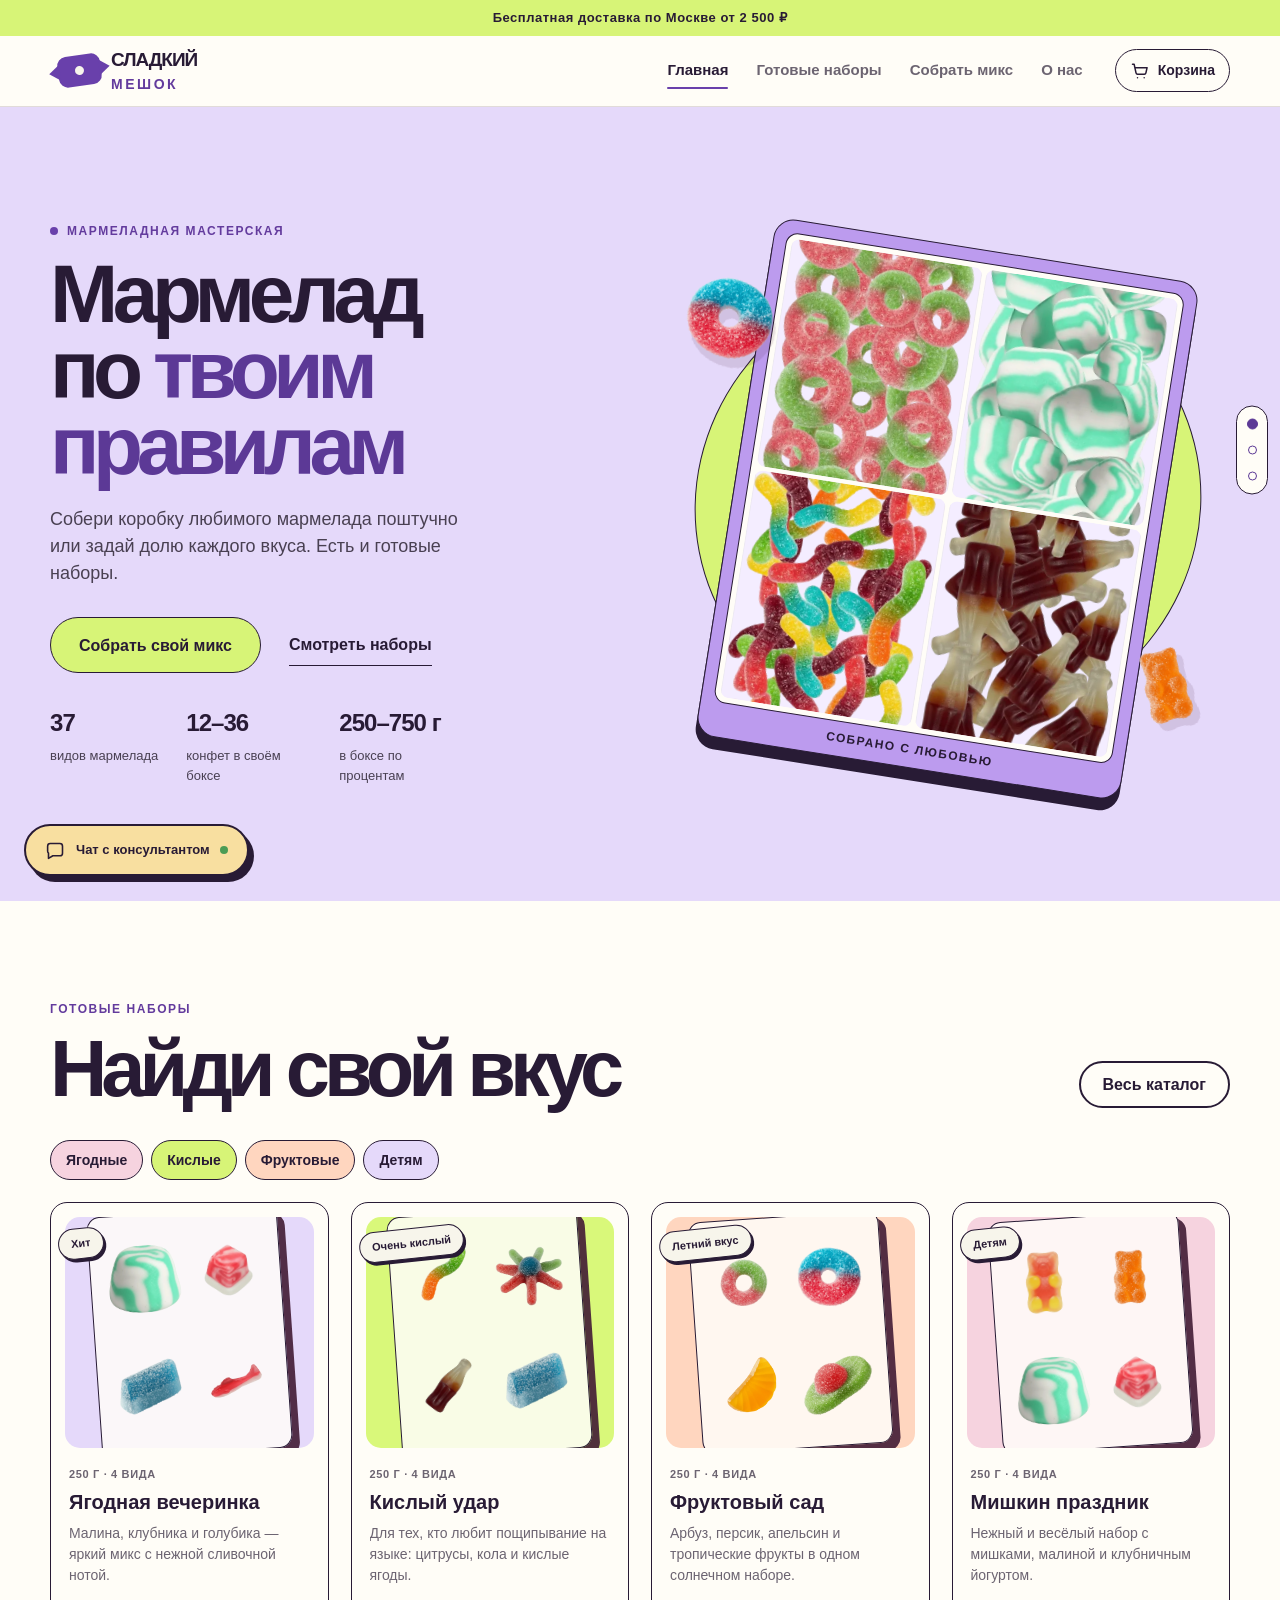
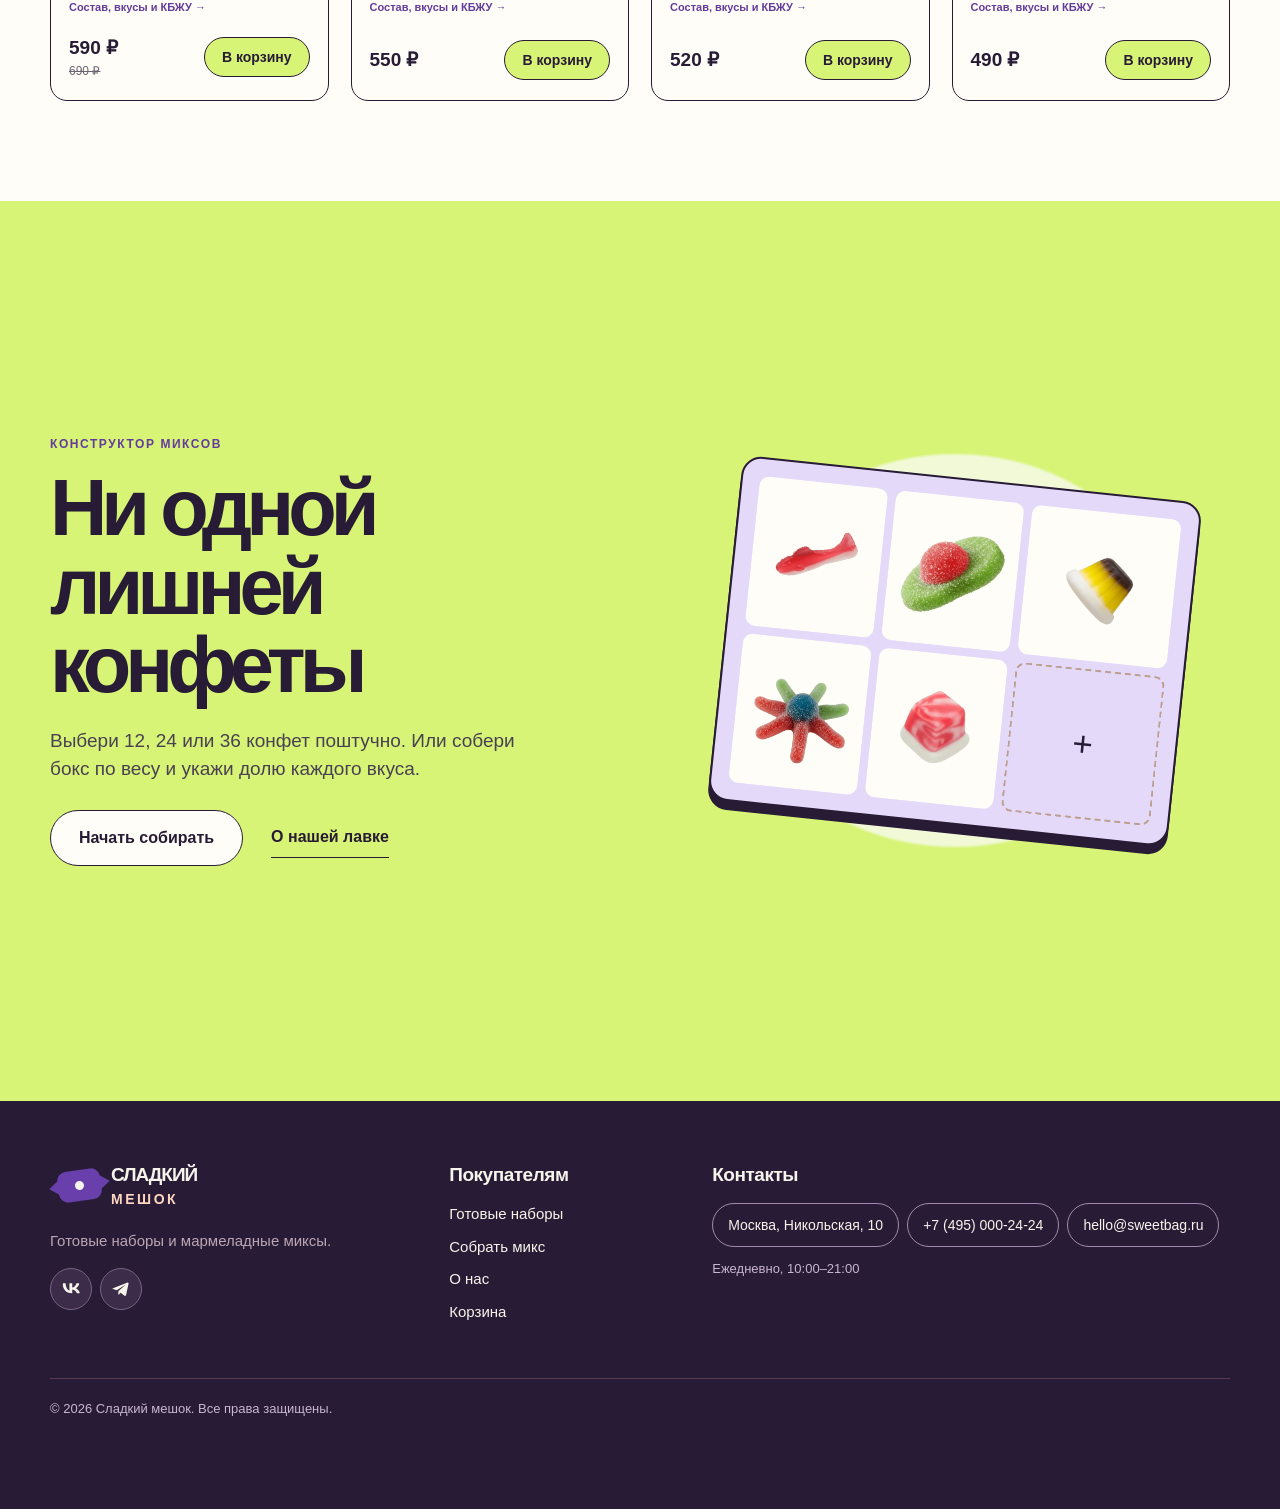
==== commit a7051ccb: "Add storefront screens and improve site navigation" ====
--- a/index.html
+++ b/index.html
@@ -11,8 +11,9 @@
   <script src="assets/js/data.js" defer></script>
   <script src="assets/js/store.js" defer></script>
   <script src="assets/js/chat.js" defer></script>
+  <script src="assets/js/site.js" defer></script>
 </head>
-<body>
+<body id="page-top" tabindex="-1">
   <div class="announcement">Бесплатная доставка по Москве от 2 500 ₽</div>
   <header class="site-header">
     <div class="container site-header__row">
@@ -28,7 +29,7 @@
         <a class="site-nav__link site-nav__link--active" href="index.html" aria-current="page">Главная</a>
         <a class="site-nav__link" href="catalog.html">Готовые наборы</a>
         <a class="site-nav__link" href="mix.html">Собрать микс</a>
-        <a class="site-nav__link" href="index.html#about">О нас</a>
+        <a class="site-nav__link" href="about.html">О нас</a>
       </nav>
       <a class="cart-link" href="cart.html" aria-label="Перейти в корзину">
         <svg viewBox="0 0 24 24" aria-hidden="true"><path d="M3 4h2l2.2 10.2a2 2 0 0 0 2 1.6h7.9a2 2 0 0 0 2-1.6L20.5 8H6M9 20h.01M17 20h.01"/></svg>
@@ -38,16 +39,16 @@
     </div>
   </header>
 
-  <main>
-    <section class="hero">
+  <main data-screen-flow>
+    <section class="hero page-screen" id="welcome" aria-labelledby="home-title">
       <div class="container hero__grid">
         <div class="hero__content">
           <p class="eyebrow"><span></span>Мармеладная мастерская</p>
-          <h1>Мармелад<br>по <em>твоим правилам</em></h1>
+          <h1 id="home-title">Мармелад<br>по <em>твоим правилам</em></h1>
           <p class="hero__text">Собери коробку любимого мармелада поштучно или задай долю каждого вкуса. Есть и готовые наборы.</p>
           <div class="hero__actions">
-            <a class="button button--primary button--large" href="mix.html">Собрать свой микс <span aria-hidden="true">→</span></a>
-            <a class="text-link" href="catalog.html">Смотреть наборы <span aria-hidden="true">↗</span></a>
+            <a class="button button--primary button--large" href="mix.html">Собрать свой микс</a>
+            <a class="text-link" href="catalog.html">Смотреть наборы</a>
           </div>
           <ul class="hero__facts" aria-label="Преимущества">
             <li><strong>37</strong><span>видов мармелада</span></li>
@@ -72,73 +73,75 @@
       </div>
     </section>
 
-    <section class="benefits" aria-label="Как мы работаем">
-      <div class="container benefits__grid">
-        <div class="benefit"><div><h2>Ты выбираешь</h2><p>Готовый набор или каждую конфету отдельно.</p></div></div>
-        <div class="benefit"><div><h2>Мы собираем</h2><p>Аккуратно упакуем в крафт-пакет или подарочный бокс.</p></div></div>
-        <div class="benefit"><div><h2>Ты наслаждаешься</h2><p>Доставим свежий мармелад или приготовим к самовывозу.</p></div></div>
+    <section class="page-screen home-sets" id="sets" aria-labelledby="sets-title">
+      <div class="container">
+        <div class="section-heading screen-heading">
+          <div><p class="eyebrow">Готовые наборы</p><h2 id="sets-title">Найди свой вкус</h2></div>
+          <a class="button button--outline" href="catalog.html">Весь каталог</a>
+        </div>
+        <nav class="home-tastes" aria-label="Наборы по вкусам">
+          <a href="catalog.html?filter=berry">Ягодные</a>
+          <a href="catalog.html?filter=sour">Кислые</a>
+          <a href="catalog.html?filter=fruit">Фруктовые</a>
+          <a href="catalog.html?filter=kids">Детям</a>
+        </nav>
+        <div class="product-grid home-products" data-products data-limit="4"></div>
       </div>
     </section>
 
-    <section class="section">
-      <div class="container">
-        <div class="section-heading">
-          <div><p class="eyebrow">Уже всё придумали</p><h2>Популярные наборы</h2></div>
-          <a class="text-link" href="catalog.html">Все наборы <span aria-hidden="true">→</span></a>
+    <section class="page-screen home-builder" id="about" aria-labelledby="home-builder-title">
+      <div class="container home-builder__grid">
+        <div class="home-builder__content">
+          <p class="eyebrow">Конструктор миксов</p>
+          <h2 id="home-builder-title">Ни одной лишней конфеты</h2>
+          <p>Выбери 12, 24 или 36 конфет поштучно. Или собери бокс по весу и укажи долю каждого вкуса.</p>
+          <div class="hero__actions">
+            <a class="button button--primary button--large" href="mix.html">Начать собирать</a>
+            <a class="text-link" href="about.html">О нашей лавке</a>
+          </div>
         </div>
-        <div class="product-grid" data-products data-limit="4"></div>
-      </div>
-    </section>
-
-    <section class="section section--compact">
-      <div class="container">
-        <div class="section-heading"><div><p class="eyebrow">Настроение вкуса</p><h2>Что выбираем сегодня?</h2></div></div>
-        <div class="taste-grid">
-          <a class="taste-card taste-card--pink" href="catalog.html?filter=berry"><span class="taste-card__name">Ягодное</span><span class="taste-card__note">Нежно и сочно</span><img src="assets/images/candies/raspberry.webp" alt="" width="180" height="180"><span class="taste-card__arrow" aria-hidden="true">↗</span></a>
-          <a class="taste-card taste-card--lime" href="catalog.html?filter=sour"><span class="taste-card__name">Кислое</span><span class="taste-card__note">Бодрит с первой штучки</span><img src="assets/images/candies/worms.webp" alt="" width="180" height="180"><span class="taste-card__arrow" aria-hidden="true">↗</span></a>
-          <a class="taste-card taste-card--peach" href="catalog.html?filter=fruit"><span class="taste-card__name">Фруктовое</span><span class="taste-card__note">Солнечные вкусы</span><img src="assets/images/candies/orange.webp" alt="" width="180" height="180"><span class="taste-card__arrow" aria-hidden="true">↗</span></a>
-          <a class="taste-card taste-card--lilac" href="catalog.html?filter=kids"><span class="taste-card__name">Детям</span><span class="taste-card__note">Весёлые формы</span><img src="assets/images/candies/orange-bears.webp" alt="" width="180" height="180"><span class="taste-card__arrow" aria-hidden="true">↗</span></a>
-        </div>
-      </div>
-    </section>
-
-    <section class="section">
-      <div class="container mix-promo">
-        <div class="mix-promo__content">
-          <p class="eyebrow eyebrow--light">Конструктор вкуса</p>
-          <h2>Ни одной лишней конфеты</h2>
-          <p>Выбери 12, 24 или 36 конфет поштучно либо собери бокс по весу, указав процент каждого вкуса.</p>
-          <a class="button button--cream button--large" href="mix.html">Начать собирать <span aria-hidden="true">→</span></a>
-        </div>
-        <div class="mix-promo__visual" aria-hidden="true">
+        <div class="home-builder__visual" aria-hidden="true">
           <div class="mini-box">
-            <img src="assets/images/candies/shark.webp" alt="" width="150" height="150">
-            <img src="assets/images/candies/eggs.webp" alt="" width="150" height="150">
-            <img src="assets/images/candies/caramel.webp" alt="" width="150" height="150">
-            <img src="assets/images/candies/octopus.webp" alt="" width="150" height="150">
-            <img src="assets/images/candies/yogurt-strawberry.webp" alt="" width="150" height="150">
+            <img src="assets/images/candies/shark.webp" alt="" width="150" height="150" loading="lazy">
+            <img src="assets/images/candies/eggs.webp" alt="" width="150" height="150" loading="lazy">
+            <img src="assets/images/candies/caramel.webp" alt="" width="150" height="150" loading="lazy">
+            <img src="assets/images/candies/octopus.webp" alt="" width="150" height="150" loading="lazy">
+            <img src="assets/images/candies/yogurt-strawberry.webp" alt="" width="150" height="150" loading="lazy">
             <span class="mini-box__empty">+</span>
           </div>
         </div>
       </div>
     </section>
-
-    <section class="section about" id="about">
-      <div class="container about__grid">
-        <div><p class="eyebrow">Сладкое — это серьёзно</p><h2>Маленькая лавка<br>большой радости</h2></div>
-        <div class="about__content"><p>Мы отбираем яркий жевательный мармелад и собираем наборы так, будто дарим их близким. Никаких случайных вкусов в именном миксе — только то, что выбрал ты.</p><div class="about__tags"><span>Свежие поставки</span><span>Аккуратная упаковка</span><span>Подарок по случаю</span></div></div>
-      </div>
-    </section>
   </main>
 
-  <footer class="site-footer">
+  <footer class="site-footer" id="contacts">
     <div class="container site-footer__grid">
-      <div><a class="logo logo--footer" href="index.html"><span class="logo__mark" aria-hidden="true"><i></i></span><span class="logo__text">Сладкий <span>мешок</span></span></a><p class="site-footer__text">Готовые наборы и миксы мармелада, собранные по твоим правилам.</p></div>
-      <div><h2>Покупателям</h2><a href="catalog.html">Готовые наборы</a><a href="mix.html">Собрать микс</a><a href="cart.html">Корзина</a></div>
-      <div><h2>Контакты</h2><a href="tel:+74950002424">+7 (495) 000-24-24</a><a href="mailto:hello@sweetbag.ru">hello@sweetbag.ru</a><span>Москва, Никольская, 10</span></div>
-      <div class="site-footer__note"><span>Ежедневно</span><strong>10:00–21:00</strong><a href="mix.html">Собрать подарок →</a></div>
+      <div class="site-footer__brand">
+        <a class="logo logo--footer" href="index.html"><span class="logo__mark" aria-hidden="true"><i></i></span><span class="logo__text">Сладкий <span>мешок</span></span></a>
+        <p class="site-footer__text">Готовые наборы и мармеладные миксы.</p>
+        <div class="site-footer__socials" role="group" aria-label="Социальные сети">
+          <svg viewBox="0 0 24 24" role="img" aria-label="ВКонтакте"><path fill="currentColor" d="M2 5h3.5c.2 5 2.2 8.1 4.6 9V5h3.4v5.2c2.3-.2 4.4-2.7 5.2-5.2h3.4c-.6 2.8-2.6 5.1-4.2 6.1 1.8.9 3.9 3.1 4.8 5.9H19c-.8-2.4-2.7-4.2-5.5-4.5V17H13C6.1 17 2.1 12.4 2 5Z"/></svg>
+          <svg viewBox="0 0 24 24" role="img" aria-label="Telegram"><path fill="currentColor" d="m2.4 11.1 17.5-6.8c.8-.3 1.4.2 1.2 1l-3 14c-.2 1-1 1.3-1.8.7l-4.7-3.5-2.3 2.2c-.3.3-.7.2-.7-.3l.4-4.1 8.2-7c.3-.3 0-.4-.3-.2L6.8 13.4l-4.3-1.3c-.9-.3-.9-.7-.1-1Z"/></svg>
+        </div>
+      </div>
+      <nav class="site-footer__links" aria-label="Покупателям">
+        <h2>Покупателям</h2>
+        <a href="catalog.html">Готовые наборы</a>
+        <a href="mix.html">Собрать микс</a>
+        <a href="about.html">О нас</a>
+        <a href="cart.html">Корзина</a>
+      </nav>
+      <div class="site-footer__contacts">
+        <h2>Контакты</h2>
+        <div class="site-footer__contact-actions">
+          <a href="https://yandex.ru/maps/?text=%D0%9C%D0%BE%D1%81%D0%BA%D0%B2%D0%B0%2C%20%D0%9D%D0%B8%D0%BA%D0%BE%D0%BB%D1%8C%D1%81%D0%BA%D0%B0%D1%8F%20%D1%83%D0%BB%D0%B8%D1%86%D0%B0%2C%2010" target="_blank" rel="noopener">Москва, Никольская, 10</a>
+          <a href="tel:+74950002424">+7 (495) 000-24-24</a>
+          <a href="mailto:hello@sweetbag.ru">hello@sweetbag.ru</a>
+        </div>
+        <p class="site-footer__hours">Ежедневно, 10:00–21:00</p>
+      </div>
     </div>
-    <div class="container site-footer__bottom"><span>© 2026 Сладкий мешок</span><span>Сделано с любовью к сладкому</span></div>
+    <div class="container site-footer__bottom"><span>© 2026 Сладкий мешок. Все права защищены.</span></div>
   </footer>
 </body>
 </html>
--- a/assets/css/style.css
+++ b/assets/css/style.css
@@ -624,57 +624,6 @@
   transform: rotate(12deg);
 }
 
-.benefits {
-  border-top: 1px solid var(--line);
-  border-bottom: 1px solid var(--line);
-  background: var(--paper);
-}
-
-.benefits__grid {
-  display: grid;
-  grid-template-columns: repeat(3, 1fr);
-}
-
-.benefit {
-  display: flex;
-  gap: 17px;
-  padding: 30px 32px;
-  border-right: 1px solid var(--line);
-}
-
-.benefit:first-child {
-  padding-left: 0;
-}
-
-.benefit:last-child {
-  padding-right: 0;
-  border-right: 0;
-}
-
-.benefit__number {
-  display: inline-flex;
-  flex: 0 0 38px;
-  height: 38px;
-  align-items: center;
-  justify-content: center;
-  border-radius: 50%;
-  background: var(--peach);
-  font-size: 12px;
-  font-weight: 900;
-}
-
-.benefit h2 {
-  margin-bottom: 6px;
-  font-size: 17px;
-  letter-spacing: -0.02em;
-}
-
-.benefit p {
-  margin: 0;
-  color: var(--muted);
-  font-size: 13px;
-}
-
 .section-heading {
   display: flex;
   align-items: end;
@@ -838,129 +787,6 @@
   font-size: 12px;
 }
 
-.taste-grid {
-  display: grid;
-  grid-template-columns: repeat(4, 1fr);
-  gap: 18px;
-}
-
-.taste-card {
-  position: relative;
-  min-height: 225px;
-  overflow: hidden;
-  padding: 25px;
-  border: 1px solid var(--ink);
-  border-radius: var(--radius-m);
-  text-decoration: none;
-  transition: transform 0.2s, box-shadow 0.2s;
-}
-
-.taste-card:hover {
-  box-shadow: 6px 7px 0 var(--ink);
-  transform: translate(-3px, -3px);
-}
-
-.taste-card--pink { background: var(--pink); }
-.taste-card--lime { background: var(--lime); }
-.taste-card--peach { background: var(--peach); }
-.taste-card--lilac { background: var(--lilac); }
-
-.taste-card__name,
-.taste-card__note {
-  position: relative;
-  z-index: 2;
-  display: block;
-}
-
-.taste-card__name {
-  margin-bottom: 6px;
-  font-size: 24px;
-  font-weight: 900;
-  letter-spacing: -0.04em;
-}
-
-.taste-card__note {
-  max-width: 120px;
-  font-size: 12px;
-}
-
-.taste-card img {
-  position: absolute;
-  right: -9px;
-  bottom: -15px;
-  width: 145px;
-  height: 160px;
-  object-fit: contain;
-  transform: rotate(-8deg);
-  transition: transform 0.2s;
-}
-
-.taste-card:hover img {
-  transform: rotate(2deg) scale(1.08);
-}
-
-.taste-card__arrow {
-  position: absolute;
-  bottom: 22px;
-  left: 25px;
-  font-size: 25px;
-}
-
-.mix-promo {
-  display: grid;
-  grid-template-columns: 1.05fr 0.95fr;
-  gap: 40px;
-  overflow: hidden;
-  padding: 55px 60px;
-  border-radius: var(--radius-l);
-  background: var(--ink);
-  color: var(--cream);
-}
-
-.mix-promo h2 {
-  max-width: 470px;
-  margin-bottom: 20px;
-}
-
-.mix-promo__content > p:not(.eyebrow) {
-  max-width: 520px;
-  color: #d6c5d0;
-}
-
-.mix-promo__steps {
-  display: grid;
-  gap: 12px;
-  margin: 28px 0 34px;
-  padding: 0;
-  list-style: none;
-}
-
-.mix-promo__steps li {
-  display: flex;
-  align-items: center;
-  gap: 12px;
-  font-size: 14px;
-}
-
-.mix-promo__steps span {
-  display: inline-flex;
-  width: 28px;
-  height: 28px;
-  align-items: center;
-  justify-content: center;
-  border: 1px solid #87677c;
-  border-radius: 50%;
-  color: var(--peach);
-  font-size: 12px;
-}
-
-.mix-promo__visual {
-  position: relative;
-  display: flex;
-  align-items: center;
-  justify-content: center;
-}
-
 .mini-box {
   display: grid;
   width: 340px;
@@ -994,54 +820,15 @@
   font-size: 35px;
 }
 
-.sticker--mix {
-  position: absolute;
-  right: -4px;
-  bottom: 12px;
-  color: var(--ink);
-  transform: rotate(-9deg);
-}
-
-.about {
-  border-top: 1px solid var(--line);
-}
-
-.about__grid {
-  display: grid;
-  grid-template-columns: 1fr 1fr;
-  gap: 70px;
-}
-
-.about__content > p {
-  color: var(--muted);
-  font-size: 17px;
-}
-
-.about__tags {
-  display: flex;
-  flex-wrap: wrap;
-  gap: 10px;
-  margin-top: 28px;
-}
-
-.about__tags span {
-  padding: 9px 14px;
-  border: 1px solid var(--line);
-  border-radius: 999px;
-  background: var(--paper);
-  font-size: 12px;
-  font-weight: 700;
-}
-
 .site-footer {
-  padding: 60px 0 22px;
+  padding: 60px 0 90px;
   background: #321225;
   color: var(--cream);
 }
 
 .site-footer__grid {
   display: grid;
-  grid-template-columns: 1.6fr 1fr 1.25fr 1fr;
+  grid-template-columns: 1.3fr .8fr 1.9fr;
   gap: 45px;
 }
 
@@ -1056,54 +843,79 @@
 .site-footer__text {
   max-width: 290px;
   color: #bca6b5;
-  font-size: 13px;
+  font-size: 15px;
 }
 
 .site-footer__grid h2 {
   margin: 4px 0 18px;
-  color: #bca6b5;
-  font-size: 11px;
-  letter-spacing: 0.12em;
-  text-transform: uppercase;
-}
-
-.site-footer__grid > div > a:not(.logo) {
+  color: var(--cream);
+  font-size: 19px;
+  letter-spacing: -.025em;
+}
+
+.site-footer__links a {
   display: block;
   margin-bottom: 10px;
   text-decoration: none;
+  font-size: 15px;
+}
+
+.site-footer__links a:hover {
+  color: var(--peach);
+  text-decoration: underline;
+}
+
+.site-footer__socials,
+.site-footer__contact-actions {
+  display: flex;
+  flex-wrap: wrap;
+  gap: 8px;
+}
+
+.site-footer__socials svg {
+  width: 42px;
+  height: 42px;
+  padding: 10px;
+  border: 1px solid #776383;
+  border-radius: 50%;
+  background: #3c2c49;
+  color: var(--cream);
+}
+
+.site-footer__contact-actions a {
+  display: inline-flex;
+  min-height: 44px;
+  align-items: center;
+  padding: 8px 15px;
+  border: 1px solid #a28aaf;
+  border-radius: 999px;
+  color: var(--cream);
+  font-size: 14px;
+  text-decoration: none;
+}
+
+.site-footer__contact-actions a:hover {
+  border-color: var(--green);
+  background: var(--green);
+  color: var(--ink);
+}
+
+.site-footer a:focus-visible {
+  outline-color: var(--green);
+}
+
+.site-footer__hours {
+  margin: 12px 0 0;
+  color: #c9b6d1;
   font-size: 13px;
 }
 
-.site-footer__grid > div > a:hover {
-  color: var(--peach);
-}
-
-.site-footer__grid > div > span {
-  display: block;
-  color: #bca6b5;
-  font-size: 13px;
-}
-
-.site-footer__note strong {
-  display: block;
-  margin: 5px 0 20px;
-  font-size: 22px;
-}
-
-.site-footer__note a {
-  color: var(--peach) !important;
-  font-weight: 800;
-}
-
 .site-footer__bottom {
-  display: flex;
-  justify-content: space-between;
-  gap: 20px;
   margin-top: 45px;
   padding-top: 20px;
   border-top: 1px solid #5c3b50;
-  color: #a58b9a;
-  font-size: 11px;
+  color: #c9b6d1;
+  font-size: 13px;
 }
 
 .toast {
@@ -1251,16 +1063,33 @@
 }
 
 .breadcrumbs {
+  padding-block: 13px;
+  color: #50465c;
+  font-size: 14px;
+}
+
+.breadcrumbs ol {
   display: flex;
   flex-wrap: wrap;
-  gap: 9px;
-  padding-top: 26px;
-  color: var(--muted);
-  font-size: 12px;
+  gap: 4px 10px;
+  margin: 0;
+  padding: 0;
+  list-style: none;
+}
+
+.breadcrumbs li + li::before {
+  display: inline-block;
+  width: 6px;
+  height: 6px;
+  margin-right: 10px;
+  border-top: 1px solid currentColor;
+  border-right: 1px solid currentColor;
+  content: "";
+  transform: translateY(-2px) rotate(45deg);
 }
 
 .breadcrumbs a {
-  text-decoration: none;
+  text-underline-offset: 3px;
 }
 
 .breadcrumbs a:hover {
@@ -1853,12 +1682,7 @@
     grid-template-columns: repeat(3, minmax(0, 1fr));
   }
 
-  .taste-grid {
-    grid-template-columns: repeat(2, 1fr);
-  }
-
   .site-footer__grid {
-    grid-template-columns: 1.4fr repeat(3, 1fr);
     gap: 25px;
   }
 }
@@ -1931,44 +1755,17 @@
     left: 65px;
   }
 
-  .benefits__grid {
-    grid-template-columns: 1fr;
-    padding: 12px 0;
-  }
-
-  .benefit,
-  .benefit:first-child,
-  .benefit:last-child {
-    padding: 18px 0;
-    border-right: 0;
-    border-bottom: 1px solid var(--line);
-  }
-
-  .benefit:last-child {
-    border-bottom: 0;
-  }
-
   .product-grid {
     grid-template-columns: repeat(2, minmax(0, 1fr));
   }
 
-  .mix-promo {
-    grid-template-columns: 1fr;
-    padding: 45px;
-  }
-
-  .mix-promo__visual {
-    min-height: 340px;
-  }
-
-  .about__grid {
-    grid-template-columns: 1fr;
-    gap: 28px;
-  }
-
   .site-footer__grid {
-    grid-template-columns: repeat(2, 1fr);
-    gap: 35px;
+    grid-template-columns: minmax(0, 1fr) minmax(0, 1.4fr);
+    gap: 30px;
+  }
+
+  .site-footer__brand {
+    grid-column: 1 / -1;
   }
 
   .catalog-toolbar {
@@ -2168,67 +1965,12 @@
     font-size: 11px;
   }
 
-  .taste-grid {
-    gap: 12px;
-  }
-
-  .taste-card {
-    min-height: 180px;
-    padding: 18px;
-  }
-
-  .taste-card__name {
-    font-size: 19px;
-  }
-
-  .taste-card__note {
-    max-width: 90px;
-    font-size: 10px;
-  }
-
-  .taste-card img {
-    width: 110px;
-    height: 125px;
-  }
-
-  .taste-card__arrow {
-    bottom: 15px;
-    left: 18px;
-  }
-
-  .mix-promo {
-    gap: 20px;
-    padding: 30px 23px;
-  }
-
-  .mix-promo__visual {
-    min-height: 280px;
-  }
-
   .mini-box {
     width: 280px;
   }
 
-  .sticker--mix {
-    right: 0;
-  }
-
   .site-footer {
     padding-top: 45px;
-  }
-
-  .site-footer__grid {
-    grid-template-columns: 1fr 1fr;
-    gap: 30px 20px;
-  }
-
-  .site-footer__grid > div:first-child {
-    grid-column: 1 / -1;
-  }
-
-  .site-footer__bottom {
-    flex-direction: column;
-    gap: 5px;
   }
 
   .page-hero {
@@ -2335,7 +2077,7 @@
 
 .chat-launch {
   position: fixed;
-  right: 24px;
+  left: 24px;
   bottom: 24px;
   z-index: 80;
   display: inline-flex;
@@ -2376,7 +2118,7 @@
 
 .chat-panel {
   position: fixed;
-  right: 24px;
+  left: 24px;
   bottom: 94px;
   z-index: 90;
   display: flex;
@@ -2566,7 +2308,7 @@
 
 @media (max-width: 620px) {
   .chat-launch {
-    right: 14px;
+    left: 14px;
     bottom: 14px;
     width: 46px;
     min-height: 46px;
@@ -2580,7 +2322,7 @@
   }
 
   .chat-panel {
-    right: 12px;
+    left: 12px;
     bottom: 76px;
     width: calc(100% - 24px);
     max-width: none;
@@ -2588,7 +2330,6 @@
     box-shadow: 5px 7px 0 var(--ink);
   }
 }
-
 
 body.dialog-open {
   overflow: hidden;
@@ -3280,12 +3021,7 @@
   left: -1%;
 }
 
-.benefit p {
-  font-size: 14px;
-}
-
 .product-card,
-.taste-card,
 .small-promo {
   border: 1px solid var(--ink);
   border-radius: 17px;
@@ -3301,26 +3037,6 @@
 
 .page-hero--catalog {
   background: var(--lilac);
-}
-
-.mix-promo {
-  background: var(--green);
-  color: var(--ink);
-  border: 1px solid var(--ink);
-}
-
-.mix-promo .eyebrow,
-.mix-promo__content > p:not(.eyebrow) {
-  color: var(--ink);
-}
-
-.mix-promo__content > p:not(.eyebrow) {
-  margin-bottom: 25px;
-}
-
-.mix-promo .button {
-  border: 1px solid var(--ink);
-  background: var(--paper);
 }
 
 .mini-box {
@@ -4129,3 +3845,383 @@
     grid-template-columns: repeat(4, minmax(0, 1fr));
   }
 }
+
+/* Storefront screens */
+.page-screen {
+  display: grid;
+  min-height: 100svh;
+  grid-template-columns: minmax(0, 1fr);
+  align-content: center;
+  padding-block: clamp(42px, 6vw, 80px);
+}
+
+.page-screen:first-child {
+  min-height: calc(100svh - 106px);
+}
+
+.screen-heading h2,
+.home-builder h2,
+.about-intro h1 {
+  margin: 0;
+  font-size: clamp(37px, 6.2vw, 88px);
+  letter-spacing: -.075em;
+  line-height: .99;
+}
+
+.home-sets {
+  background: var(--paper);
+}
+
+@media (min-width: 1000px) {
+  .home-products {
+    grid-template-columns: repeat(4, minmax(0, 1fr));
+  }
+}
+
+.home-tastes {
+  display: flex;
+  flex-wrap: wrap;
+  gap: 8px;
+  margin-bottom: 22px;
+}
+
+.home-tastes a {
+  display: inline-flex;
+  min-height: 40px;
+  align-items: center;
+  padding: 6px 15px;
+  border: 1px solid var(--ink);
+  border-radius: 999px;
+  background: var(--pink);
+  text-decoration: none;
+  font-size: 14px;
+  font-weight: 700;
+}
+
+.home-tastes a:nth-child(2) { background: var(--green); }
+.home-tastes a:nth-child(3) { background: var(--peach); }
+.home-tastes a:nth-child(4) { background: var(--lilac); }
+
+.home-tastes a:hover {
+  background: var(--ink);
+  color: var(--paper);
+}
+
+.home-builder {
+  overflow: hidden;
+  background: var(--green);
+}
+
+.home-builder__grid,
+.about-intro__grid {
+  display: grid;
+  grid-template-columns: 1.03fr 1fr;
+  align-items: center;
+  gap: clamp(26px, 5vw, 68px);
+}
+
+.home-builder__content > p:not(.eyebrow),
+.about-intro__content > p:not(.eyebrow) {
+  max-width: 480px;
+  margin: 22px 0 26px;
+  color: #494052;
+  font-size: clamp(16px, 1.5vw, 19px);
+}
+
+.home-builder .button--primary {
+  background: var(--paper);
+}
+
+.home-builder .button--primary:hover {
+  background: var(--lilac);
+}
+
+.home-builder__visual {
+  display: grid;
+  min-width: 0;
+  aspect-ratio: 1.14;
+  place-items: center;
+  background: radial-gradient(ellipse at center, #f1f9d7 0 57%, transparent 58%);
+}
+
+.home-builder .mini-box {
+  width: min(84%, 490px);
+  max-width: none;
+  background: var(--lilac);
+}
+
+.about-intro {
+  align-content: start;
+  padding-top: 0;
+  background: var(--lilac);
+}
+
+.about-intro__grid {
+  min-height: calc(100svh - 230px);
+  padding-top: 24px;
+}
+
+.about-intro h1 em {
+  color: var(--purple);
+  font-style: normal;
+}
+
+.about-candy {
+  position: relative;
+  display: grid;
+  min-width: 0;
+  aspect-ratio: 1.18;
+  grid-template-columns: 1fr .82fr;
+  grid-template-rows: 1fr 1fr;
+  gap: 9px;
+  padding: 12px;
+  border: 1px solid var(--ink);
+  border-radius: 26px;
+  background: var(--ink);
+  box-shadow: 8px 10px 0 #bc9bee;
+  transform: rotate(-3deg);
+}
+
+.about-candy__tile {
+  min-height: 0;
+  overflow: hidden;
+  border-radius: 15px;
+}
+
+.about-candy__tile img {
+  width: 100%;
+  height: 100%;
+  object-fit: cover;
+}
+
+.about-candy__tile--berry {
+  grid-row: span 2;
+  background: var(--green);
+}
+
+.about-candy__tile--sour { background: var(--pink); }
+.about-candy__tile--sweet { background: var(--blue); }
+
+.about-process {
+  background: var(--paper);
+}
+
+.about-steps {
+  display: grid;
+  grid-template-columns: repeat(3, minmax(0, 1fr));
+  gap: clamp(12px, 2vw, 24px);
+  margin: 0 0 30px;
+  padding: 0;
+  list-style: none;
+}
+
+.about-steps li {
+  display: grid;
+  grid-template-rows: 1fr auto;
+  overflow: hidden;
+  padding: clamp(16px, 2vw, 30px);
+  border: 1px solid var(--ink);
+  border-radius: 22px;
+  background: var(--lilac);
+}
+
+.about-steps li:nth-child(2) { background: var(--peach); }
+.about-steps li:nth-child(3) { background: var(--green); }
+
+.about-steps img {
+  width: min(100%, 154px);
+  height: auto;
+  aspect-ratio: 1;
+  margin: 0 auto 6px;
+  object-fit: contain;
+}
+
+.about-steps h3 {
+  margin: 0 0 7px;
+  font-size: clamp(19px, 2.1vw, 28px);
+  letter-spacing: -.045em;
+}
+
+.about-steps p {
+  margin: 0;
+  color: #494052;
+}
+
+.screen-nav,
+.back-to-top {
+  position: fixed;
+  z-index: 70;
+  border: 1px solid var(--ink);
+}
+
+.screen-nav {
+  top: 50%;
+  right: 12px;
+  display: grid;
+  justify-items: center;
+  gap: 1px;
+  padding: 5px 3px;
+  border-radius: 99px;
+  background: var(--paper);
+  transform: translateY(-50%);
+}
+
+.screen-nav a {
+  display: grid;
+  width: 24px;
+  height: 25px;
+  place-items: center;
+  border-radius: 99px;
+}
+
+.screen-nav a::after {
+  width: 7px;
+  height: 7px;
+  border: 1px solid var(--purple);
+  border-radius: 99px;
+  content: "";
+}
+
+.screen-nav a:hover::after,
+.screen-nav a[aria-current="location"]::after {
+  background: var(--purple);
+}
+
+.screen-nav a[aria-current="location"]::after {
+  width: 9px;
+  height: 9px;
+}
+
+.back-to-top {
+  right: 24px;
+  bottom: 24px;
+  display: inline-flex;
+  min-height: 52px;
+  align-items: center;
+  gap: 10px;
+  padding: 8px 18px;
+  border-width: 2px;
+  border-radius: 99px;
+  background: var(--green);
+  box-shadow: 4px 5px 0 var(--ink);
+  color: var(--ink);
+  font-size: 14px;
+  font-weight: 800;
+  text-decoration: none;
+}
+
+.back-to-top::before {
+  width: 9px;
+  height: 9px;
+  border-top: 2px solid currentColor;
+  border-left: 2px solid currentColor;
+  content: "";
+  transform: translateY(2px) rotate(45deg);
+}
+
+.back-to-top:hover {
+  background: var(--green-hover);
+  transform: translateY(-2px);
+}
+
+@media (min-width: 1000px) and (min-height: 700px) and (prefers-reduced-motion: no-preference) {
+  html:has([data-screen-flow]) {
+    scroll-snap-type: y proximity;
+  }
+
+  body:has([data-screen-flow]) > .announcement,
+  .page-screen:not(:first-child),
+  body:has([data-screen-flow]) > .site-footer {
+    scroll-snap-align: start;
+  }
+}
+
+@media (max-width: 860px) {
+  .home-builder__grid,
+  .about-intro__grid {
+    gap: 26px;
+  }
+
+  .screen-nav {
+    top: auto;
+    right: auto;
+    bottom: 15px;
+    left: 50%;
+    display: flex;
+    padding: 3px 5px;
+    transform: translateX(-50%);
+  }
+}
+
+@media (max-width: 620px) {
+  .page-screen {
+    padding-block: 42px;
+  }
+
+  .page-screen .section-heading {
+    align-items: start;
+  }
+
+  .page-screen .section-heading > a {
+    min-height: 42px;
+    padding: 6px 10px;
+    font-size: 13px;
+  }
+
+  .home-builder__grid,
+  .about-intro__grid {
+    grid-template-columns: minmax(0, 1fr);
+  }
+
+  .home-builder__visual,
+  .about-candy {
+    width: min(94%, 430px);
+    margin-inline: auto;
+  }
+
+  .about-intro {
+    padding-top: 0;
+  }
+
+  .about-intro__grid {
+    min-height: 0;
+  }
+
+  .about-steps {
+    grid-template-columns: minmax(0, 1fr);
+  }
+
+  .about-steps li {
+    grid-template-columns: minmax(55px, 25%) minmax(0, 1fr);
+    grid-template-rows: auto;
+    align-items: center;
+    gap: 10px;
+  }
+
+  .about-steps img {
+    margin: 0;
+  }
+
+  .site-footer {
+    padding-bottom: 82px;
+  }
+
+  .site-footer__grid {
+    grid-template-columns: minmax(0, 1fr) minmax(0, 1.4fr);
+    gap: 25px 14px;
+  }
+
+  .site-footer__contact-actions a {
+    max-width: 100%;
+    padding-inline: 10px;
+    overflow-wrap: anywhere;
+  }
+
+  .back-to-top {
+    right: 14px;
+    bottom: 14px;
+    min-height: 46px;
+    padding-inline: 12px;
+    font-size: 13px;
+  }
+}
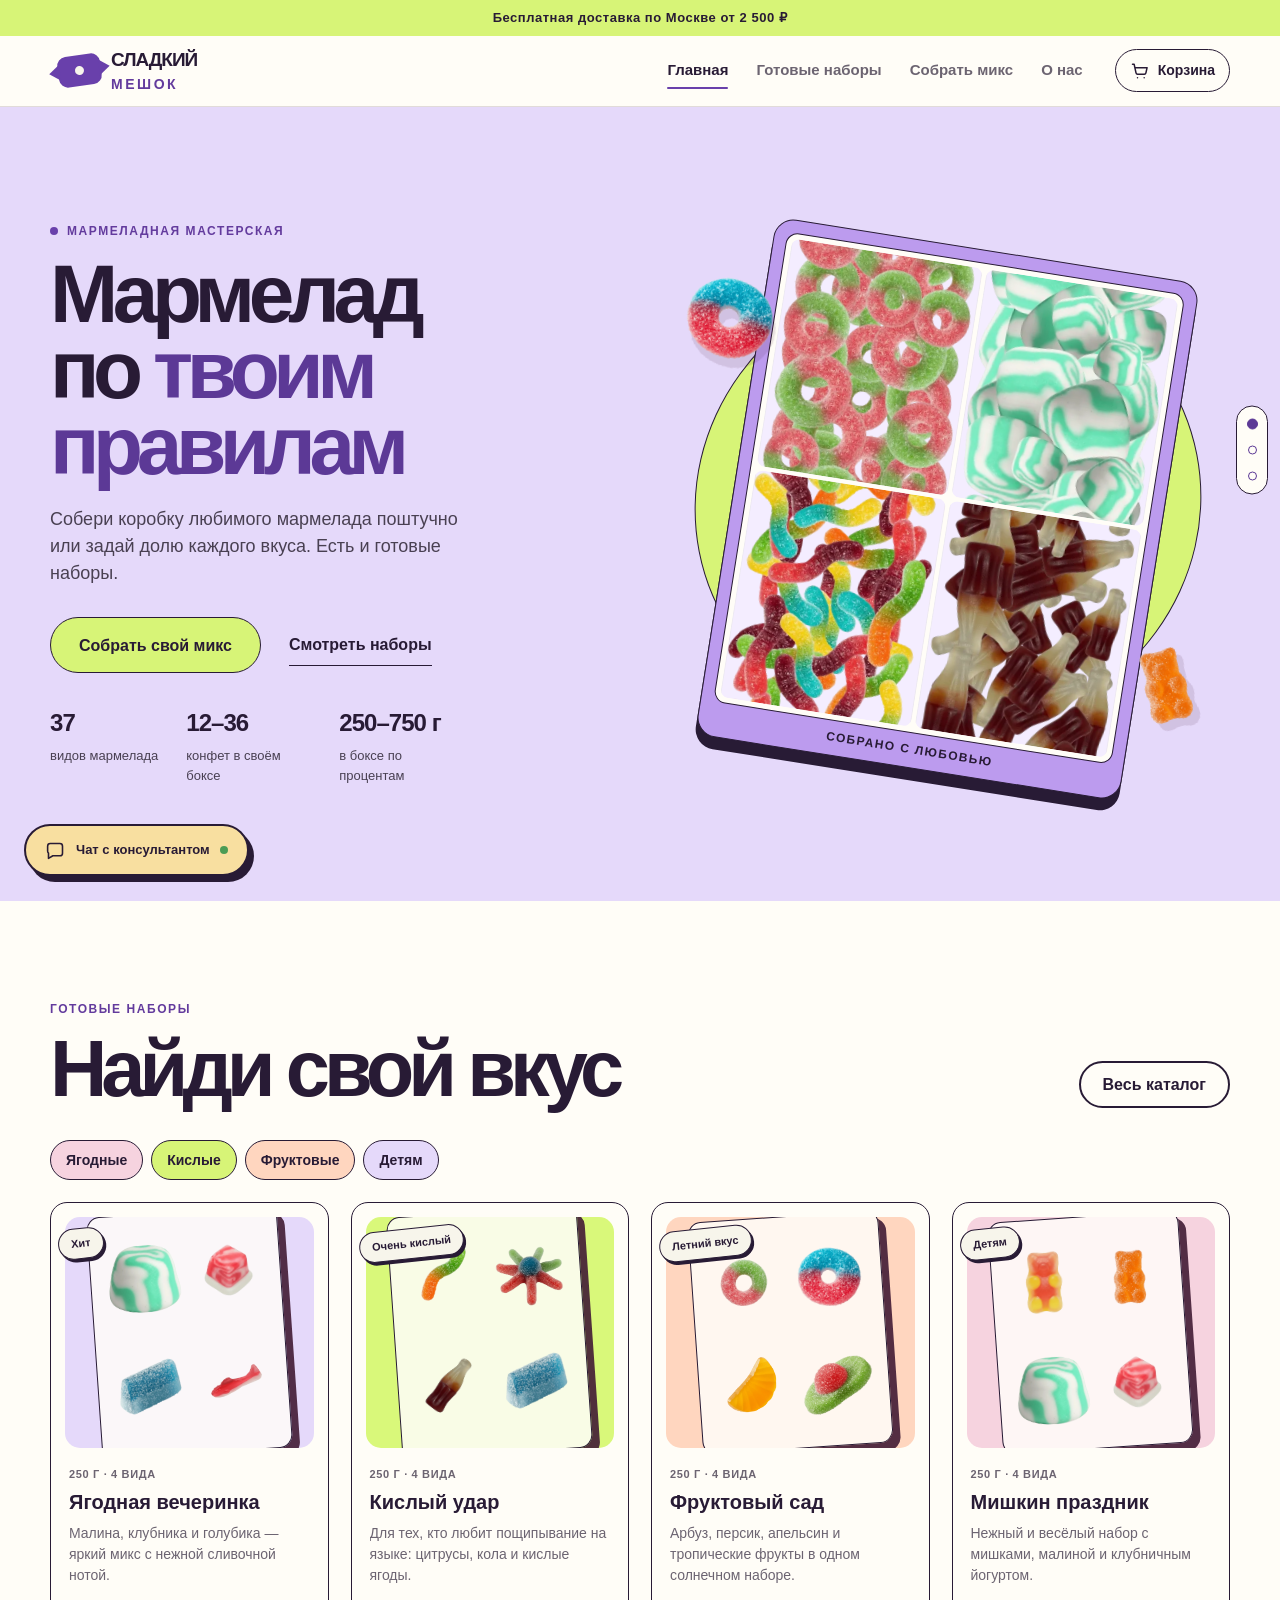
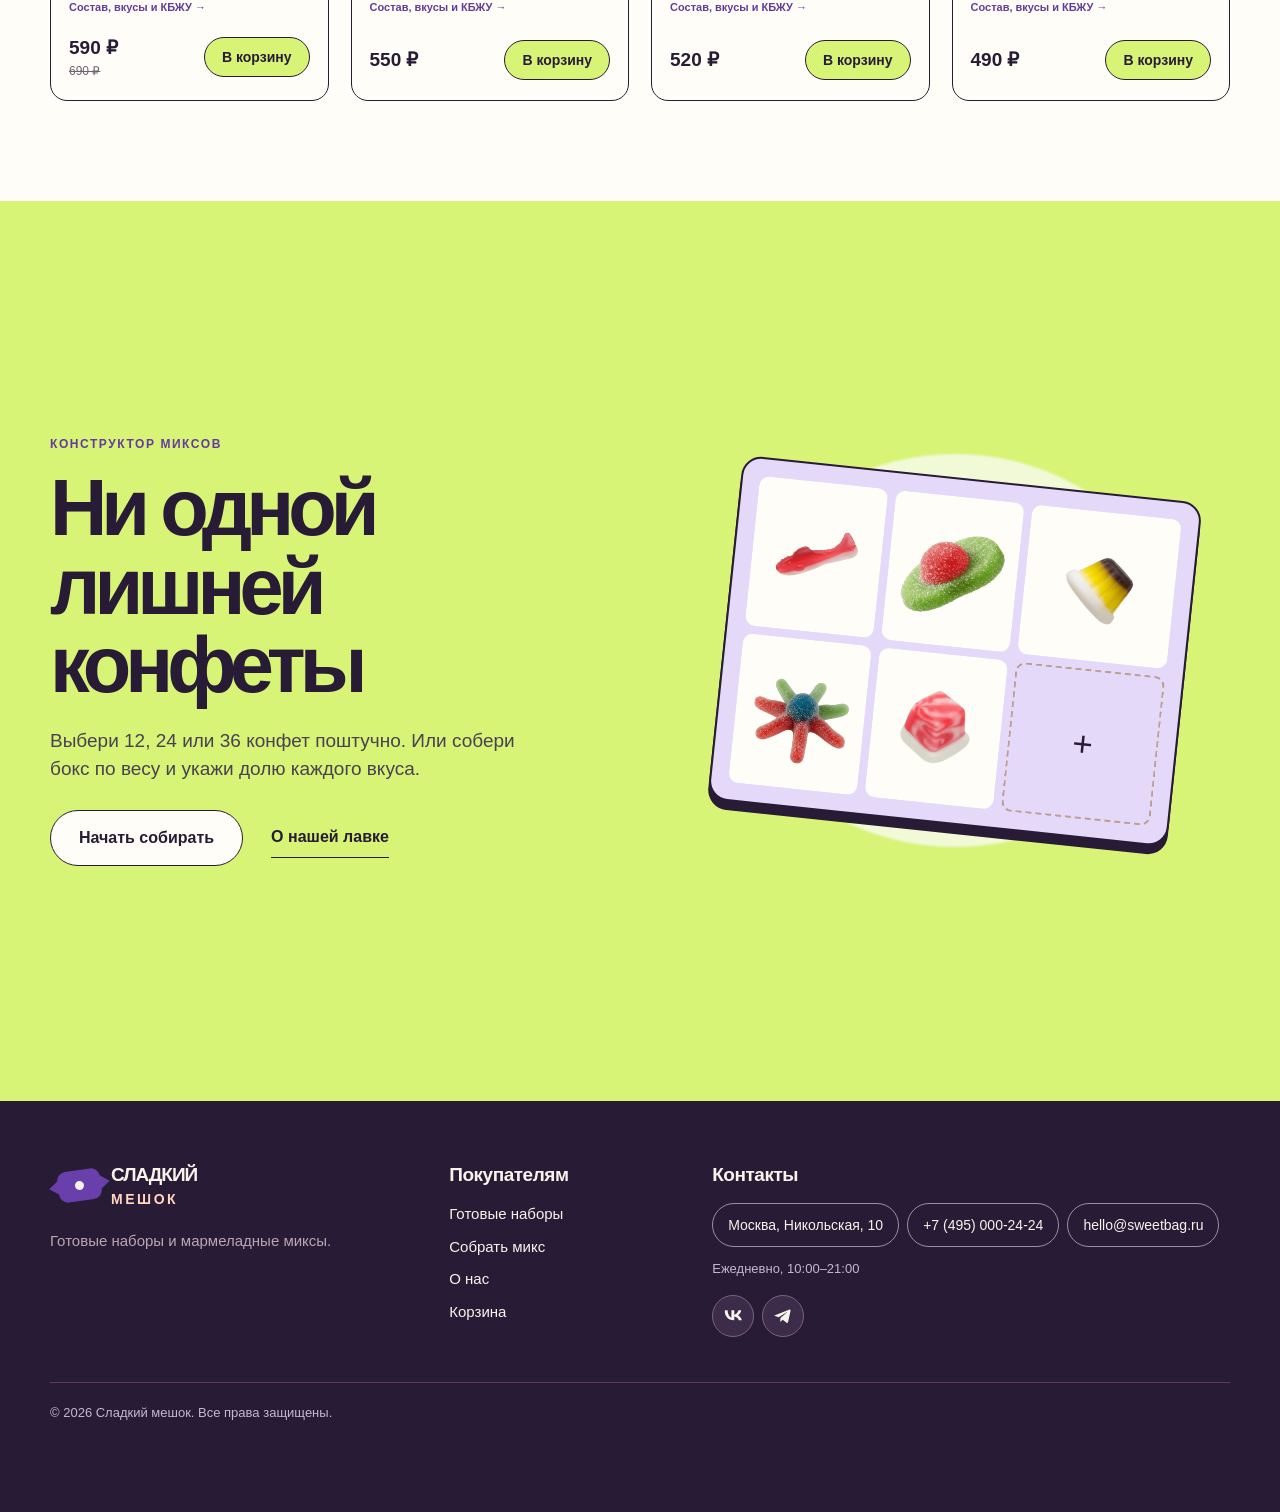
==== commit 319db035: "fix: move social links below contacts" ====
--- a/index.html
+++ b/index.html
@@ -4,6 +4,22 @@
   <meta charset="UTF-8">
   <meta name="viewport" content="width=device-width, initial-scale=1.0">
   <meta name="description" content="Сладкий мешок — готовые наборы мармелада и конструктор миксов поштучно или по процентам.">
+  <meta name="robots" content="index, follow">
+  <meta name="author" content="Сладкий мешок">
+  <link rel="canonical" href="https://lev1n27.github.io/candy-shop/">
+  <meta property="og:locale" content="ru_RU">
+  <meta property="og:type" content="website">
+  <meta property="og:site_name" content="Сладкий мешок">
+  <meta property="og:title" content="Сладкий мешок — мармелад и конфеты на любой вкус">
+  <meta property="og:description" content="Выбирай готовые наборы или собери коробку любимого мармелада поштучно или по процентам.">
+  <meta property="og:url" content="https://lev1n27.github.io/candy-shop/">
+  <meta property="og:image" content="https://lev1n27.github.io/candy-shop/assets/images/candies/boxes/watermelon.webp">
+  <meta property="og:image:alt" content="Коробка разноцветного мармелада Сладкий мешок">
+  <meta name="twitter:card" content="summary_large_image">
+  <meta name="twitter:title" content="Сладкий мешок — мармелад и конфеты на любой вкус">
+  <meta name="twitter:description" content="Выбирай готовые наборы или собери коробку любимого мармелада поштучно или по процентам.">
+  <meta name="twitter:image" content="https://lev1n27.github.io/candy-shop/assets/images/candies/boxes/watermelon.webp">
+  <meta name="twitter:image:alt" content="Коробка разноцветного мармелада Сладкий мешок">
   <meta name="theme-color" content="#f7f5eb">
   <title>Сладкий мешок — мармелад и конфеты на любой вкус</title>
   <link rel="icon" href="assets/images/favicon.svg" type="image/svg+xml">
@@ -14,6 +30,7 @@
   <script src="assets/js/site.js" defer></script>
 </head>
 <body id="page-top" tabindex="-1">
+  <a class="skip-link" href="#main">Перейти к основному содержимому</a>
   <div class="announcement">Бесплатная доставка по Москве от 2 500 ₽</div>
   <header class="site-header">
     <div class="container site-header__row">
@@ -39,7 +56,7 @@
     </div>
   </header>
 
-  <main data-screen-flow>
+  <main id="main" tabindex="-1" data-screen-flow>
     <section class="hero page-screen" id="welcome" aria-labelledby="home-title">
       <div class="container hero__grid">
         <div class="hero__content">
@@ -119,10 +136,6 @@
       <div class="site-footer__brand">
         <a class="logo logo--footer" href="index.html"><span class="logo__mark" aria-hidden="true"><i></i></span><span class="logo__text">Сладкий <span>мешок</span></span></a>
         <p class="site-footer__text">Готовые наборы и мармеладные миксы.</p>
-        <div class="site-footer__socials" role="group" aria-label="Социальные сети">
-          <svg viewBox="0 0 24 24" role="img" aria-label="ВКонтакте"><path fill="currentColor" d="M2 5h3.5c.2 5 2.2 8.1 4.6 9V5h3.4v5.2c2.3-.2 4.4-2.7 5.2-5.2h3.4c-.6 2.8-2.6 5.1-4.2 6.1 1.8.9 3.9 3.1 4.8 5.9H19c-.8-2.4-2.7-4.2-5.5-4.5V17H13C6.1 17 2.1 12.4 2 5Z"/></svg>
-          <svg viewBox="0 0 24 24" role="img" aria-label="Telegram"><path fill="currentColor" d="m2.4 11.1 17.5-6.8c.8-.3 1.4.2 1.2 1l-3 14c-.2 1-1 1.3-1.8.7l-4.7-3.5-2.3 2.2c-.3.3-.7.2-.7-.3l.4-4.1 8.2-7c.3-.3 0-.4-.3-.2L6.8 13.4l-4.3-1.3c-.9-.3-.9-.7-.1-1Z"/></svg>
-        </div>
       </div>
       <nav class="site-footer__links" aria-label="Покупателям">
         <h2>Покупателям</h2>
@@ -139,6 +152,10 @@
           <a href="mailto:hello@sweetbag.ru">hello@sweetbag.ru</a>
         </div>
         <p class="site-footer__hours">Ежедневно, 10:00–21:00</p>
+        <div class="site-footer__socials" role="group" aria-label="Социальные сети">
+          <svg viewBox="0 0 24 24" role="img" aria-label="ВКонтакте"><path fill="currentColor" d="M2 5h3.5c.2 5 2.2 8.1 4.6 9V5h3.4v5.2c2.3-.2 4.4-2.7 5.2-5.2h3.4c-.6 2.8-2.6 5.1-4.2 6.1 1.8.9 3.9 3.1 4.8 5.9H19c-.8-2.4-2.7-4.2-5.5-4.5V17H13C6.1 17 2.1 12.4 2 5Z"/></svg>
+          <svg viewBox="0 0 24 24" role="img" aria-label="Telegram"><path fill="currentColor" d="m2.4 11.1 17.5-6.8c.8-.3 1.4.2 1.2 1l-3 14c-.2 1-1 1.3-1.8.7l-4.7-3.5-2.3 2.2c-.3.3-.7.2-.7-.3l.4-4.1 8.2-7c.3-.3 0-.4-.3-.2L6.8 13.4l-4.3-1.3c-.9-.3-.9-.7-.1-1Z"/></svg>
+        </div>
       </div>
     </div>
     <div class="container site-footer__bottom"><span>© 2026 Сладкий мешок. Все права защищены.</span></div>
--- a/assets/css/style.css
+++ b/assets/css/style.css
@@ -97,9 +97,27 @@
 button:focus-visible,
 input:focus-visible,
 select:focus-visible,
-textarea:focus-visible {
+textarea:focus-visible,
+summary:focus-visible {
   outline: 3px solid var(--ink);
   outline-offset: 3px;
+}
+
+.skip-link {
+  position: absolute;
+  top: -100px;
+  left: 16px;
+  z-index: 1000;
+  padding: 8px 12px;
+  border-radius: 6px;
+  background: var(--ink);
+  color: var(--paper);
+  text-decoration: none;
+}
+
+.skip-link:focus,
+.skip-link:focus-visible {
+  top: 16px;
 }
 
 .sr-only {
@@ -610,18 +628,32 @@
   height: 115px;
   object-fit: contain;
   filter: drop-shadow(5px 9px 0 rgba(66, 27, 53, 0.12));
+  transform: rotate(var(--float-rotation));
+  animation: hero-float 4s ease-in-out infinite;
 }
 
 .hero-visual__floating--one {
+  --float-rotation: -16deg;
   bottom: 10px;
   left: 0;
-  transform: rotate(-16deg);
 }
 
 .hero-visual__floating--two {
+  --float-rotation: 12deg;
   top: 30px;
   left: 0;
-  transform: rotate(12deg);
+  animation-delay: -2s;
+}
+
+@keyframes hero-float {
+  0%, 100% { transform: translateY(0) rotate(var(--float-rotation)); }
+  50% { transform: translateY(-14px) rotate(var(--float-rotation)); }
+}
+
+@media (prefers-reduced-motion: reduce) {
+  .hero-visual__floating {
+    animation: none;
+  }
 }
 
 .section-heading {
@@ -863,6 +895,10 @@
 .site-footer__links a:hover {
   color: var(--peach);
   text-decoration: underline;
+}
+
+.site-footer__socials {
+  margin-top: 16px;
 }
 
 .site-footer__socials,
@@ -1108,7 +1144,7 @@
 }
 
 .product-detail__media {
-  position: sticky;
+  position: static;
   top: 25px;
 }
 
@@ -1219,7 +1255,7 @@
 }
 
 .size-option small {
-  color: var(--muted);
+  color: var(--ink);
   font-size: 10px;
   font-weight: 400;
 }
@@ -1477,6 +1513,19 @@
   margin-bottom: 28px;
 }
 
+.form-note {
+  margin: -12px 0 22px;
+  color: var(--muted);
+  font-size: 12px;
+}
+
+.form-error {
+  margin: 0 0 20px;
+  color: #9d2235;
+  font-size: 13px;
+  font-weight: 700;
+}
+
 .checkout__grid {
   display: grid;
   grid-template-columns: repeat(2, 1fr);
@@ -1565,7 +1614,7 @@
 }
 
 .delivery-picker small {
-  color: var(--muted);
+  color: var(--ink);
   font-size: 10px;
 }
 
@@ -4124,18 +4173,6 @@
   transform: translateY(-2px);
 }
 
-@media (min-width: 1000px) and (min-height: 700px) and (prefers-reduced-motion: no-preference) {
-  html:has([data-screen-flow]) {
-    scroll-snap-type: y proximity;
-  }
-
-  body:has([data-screen-flow]) > .announcement,
-  .page-screen:not(:first-child),
-  body:has([data-screen-flow]) > .site-footer {
-    scroll-snap-align: start;
-  }
-}
-
 @media (max-width: 860px) {
   .home-builder__grid,
   .about-intro__grid {
